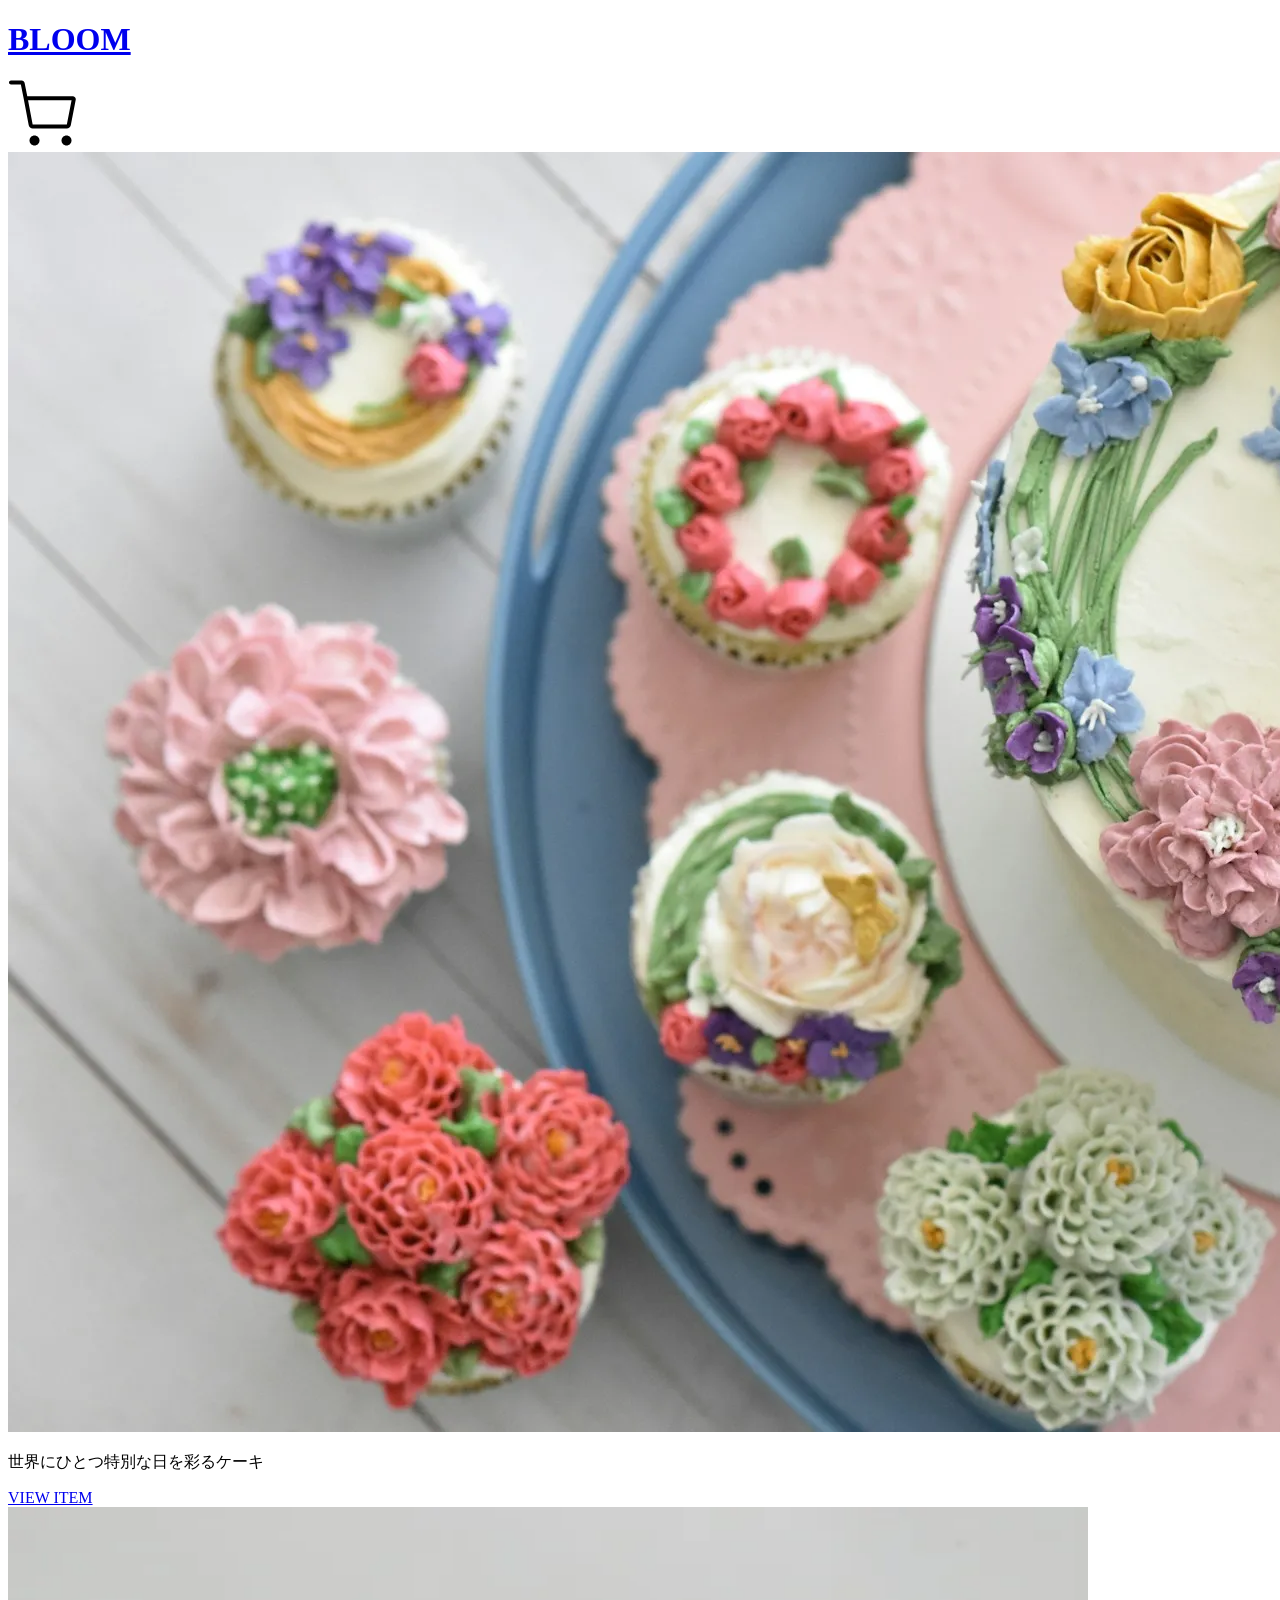
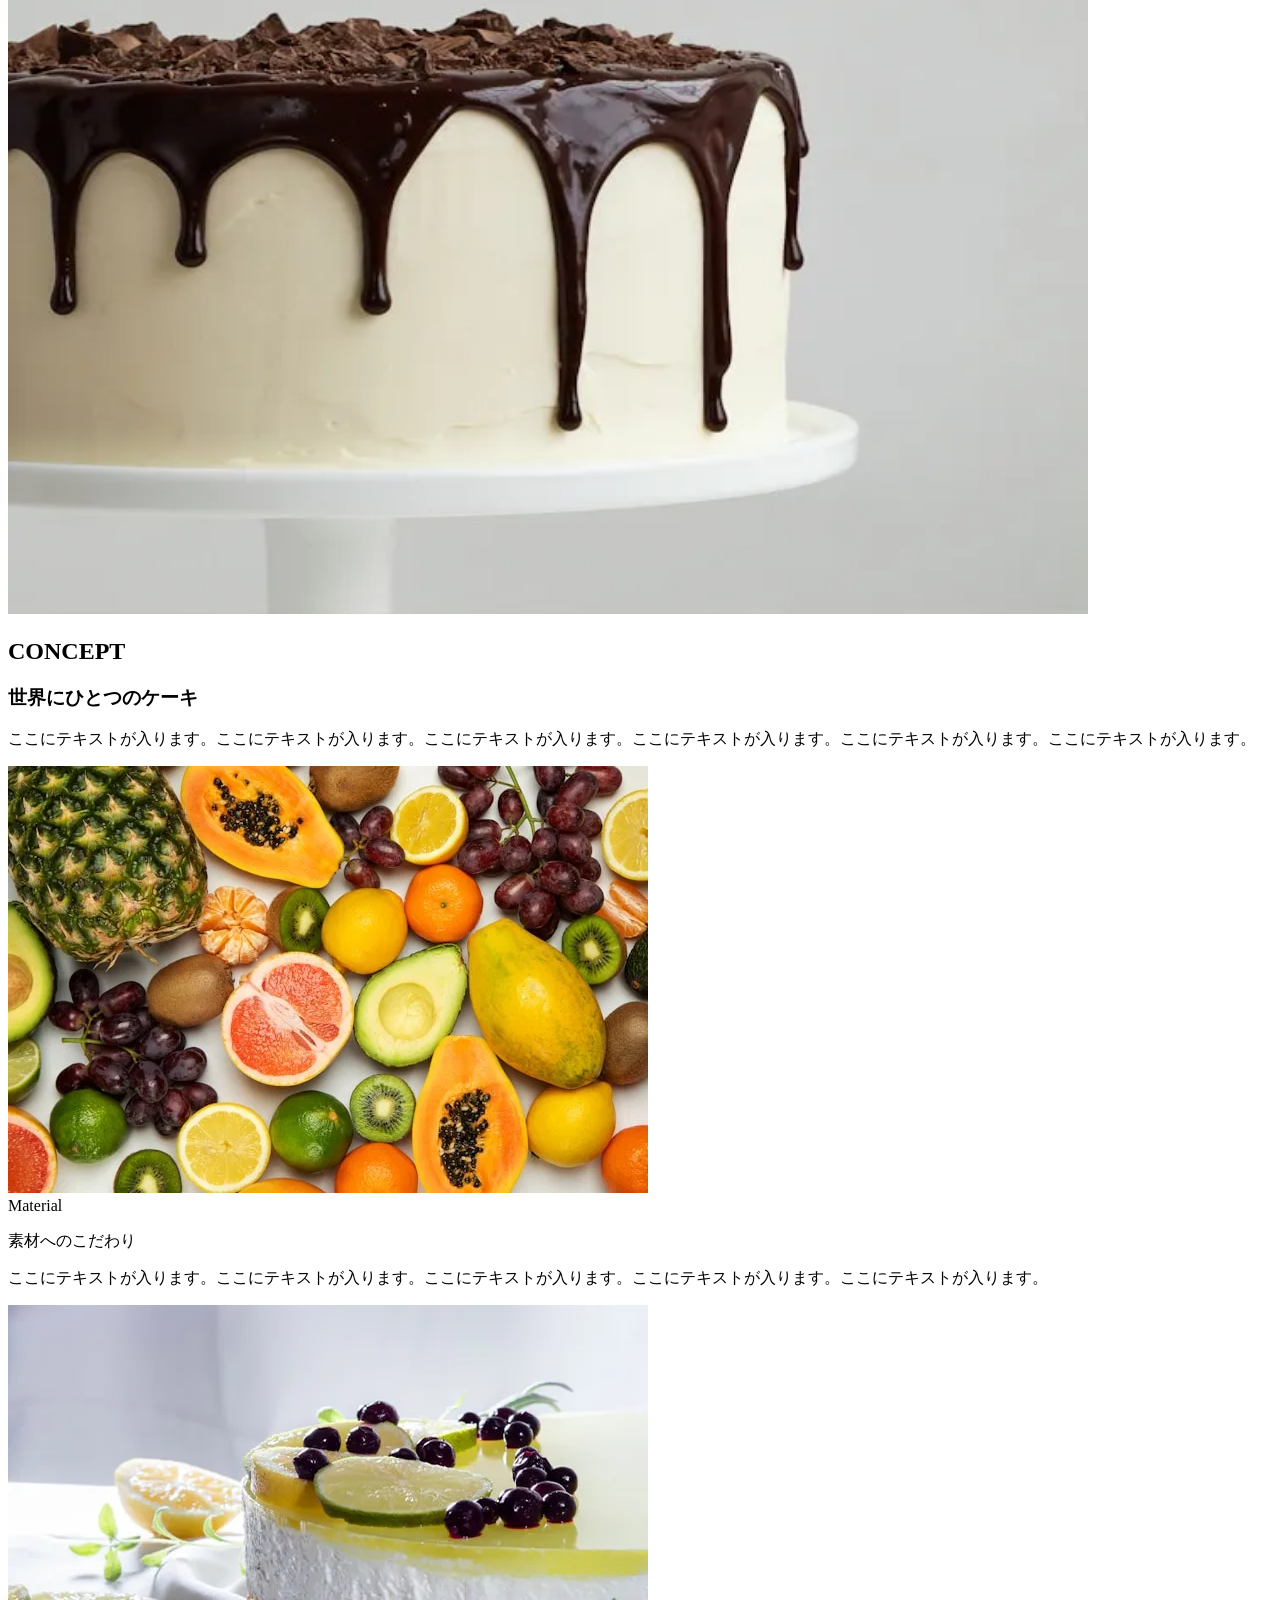
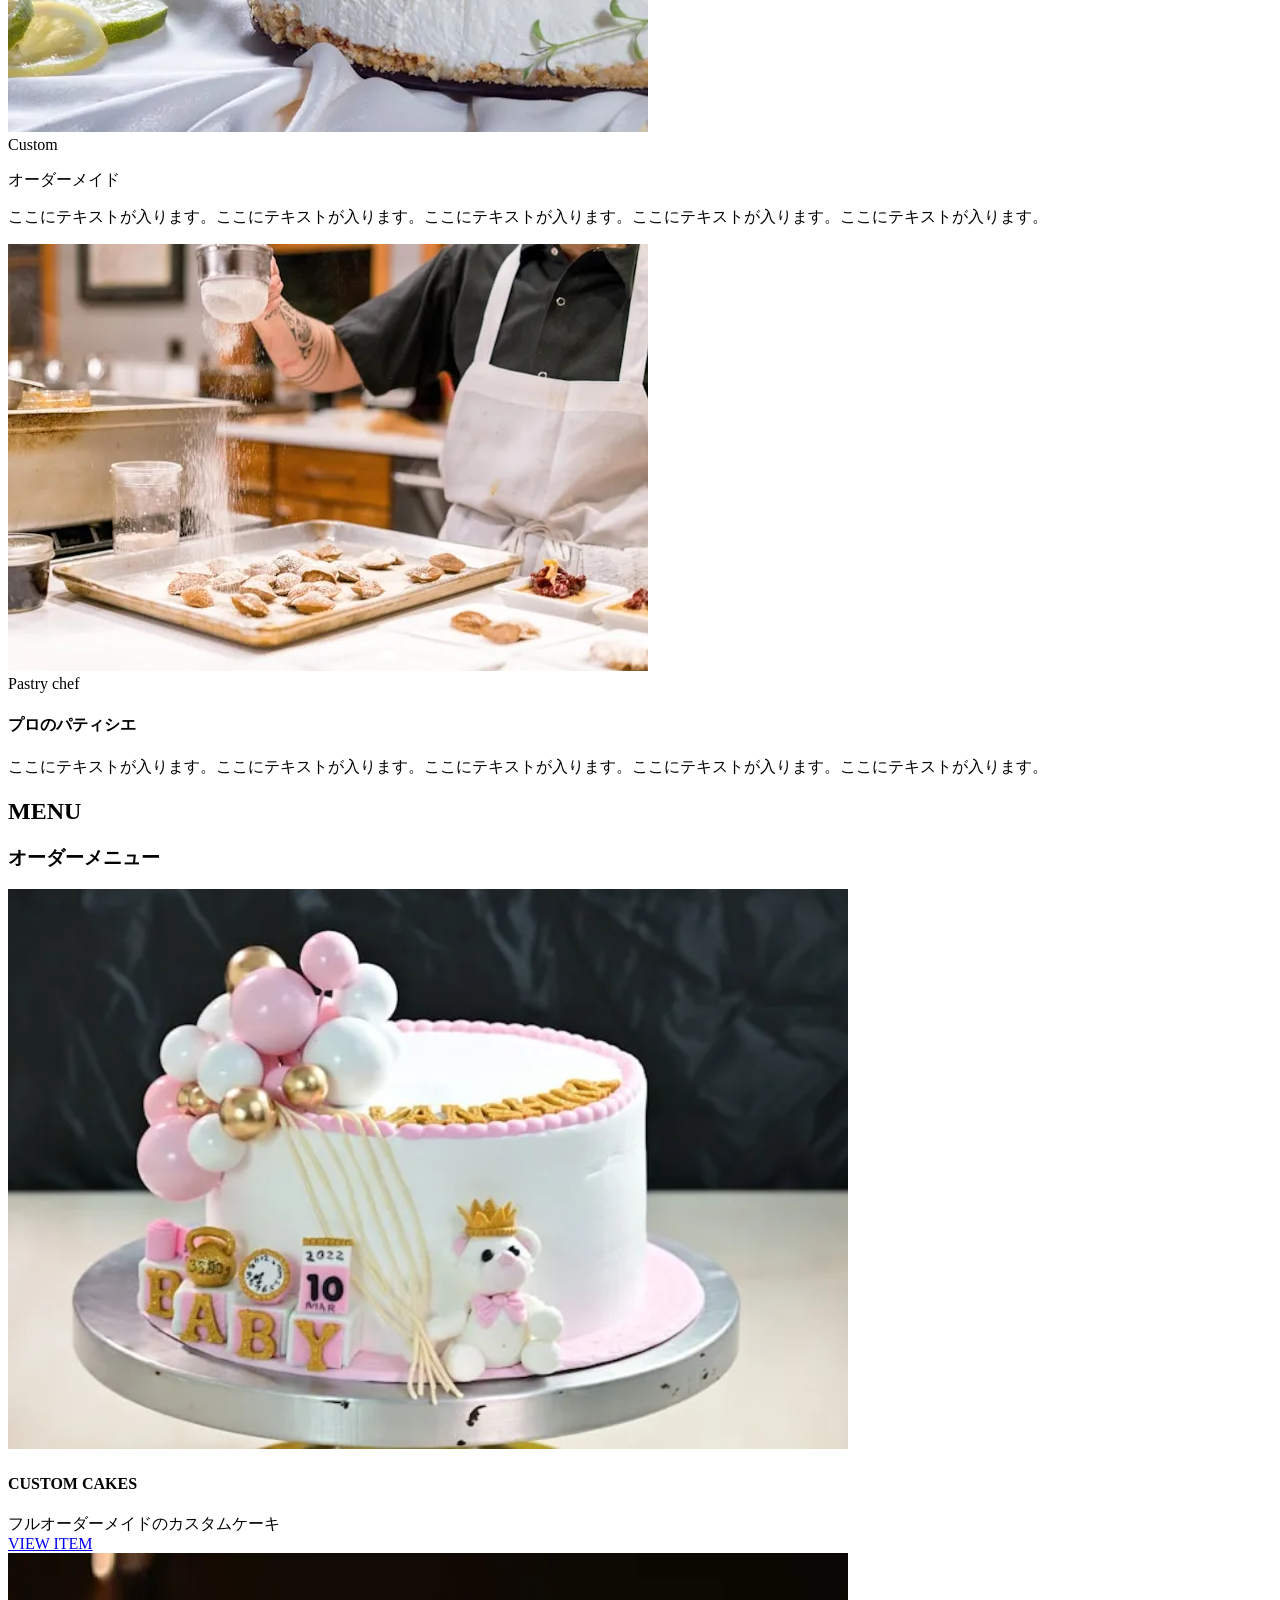
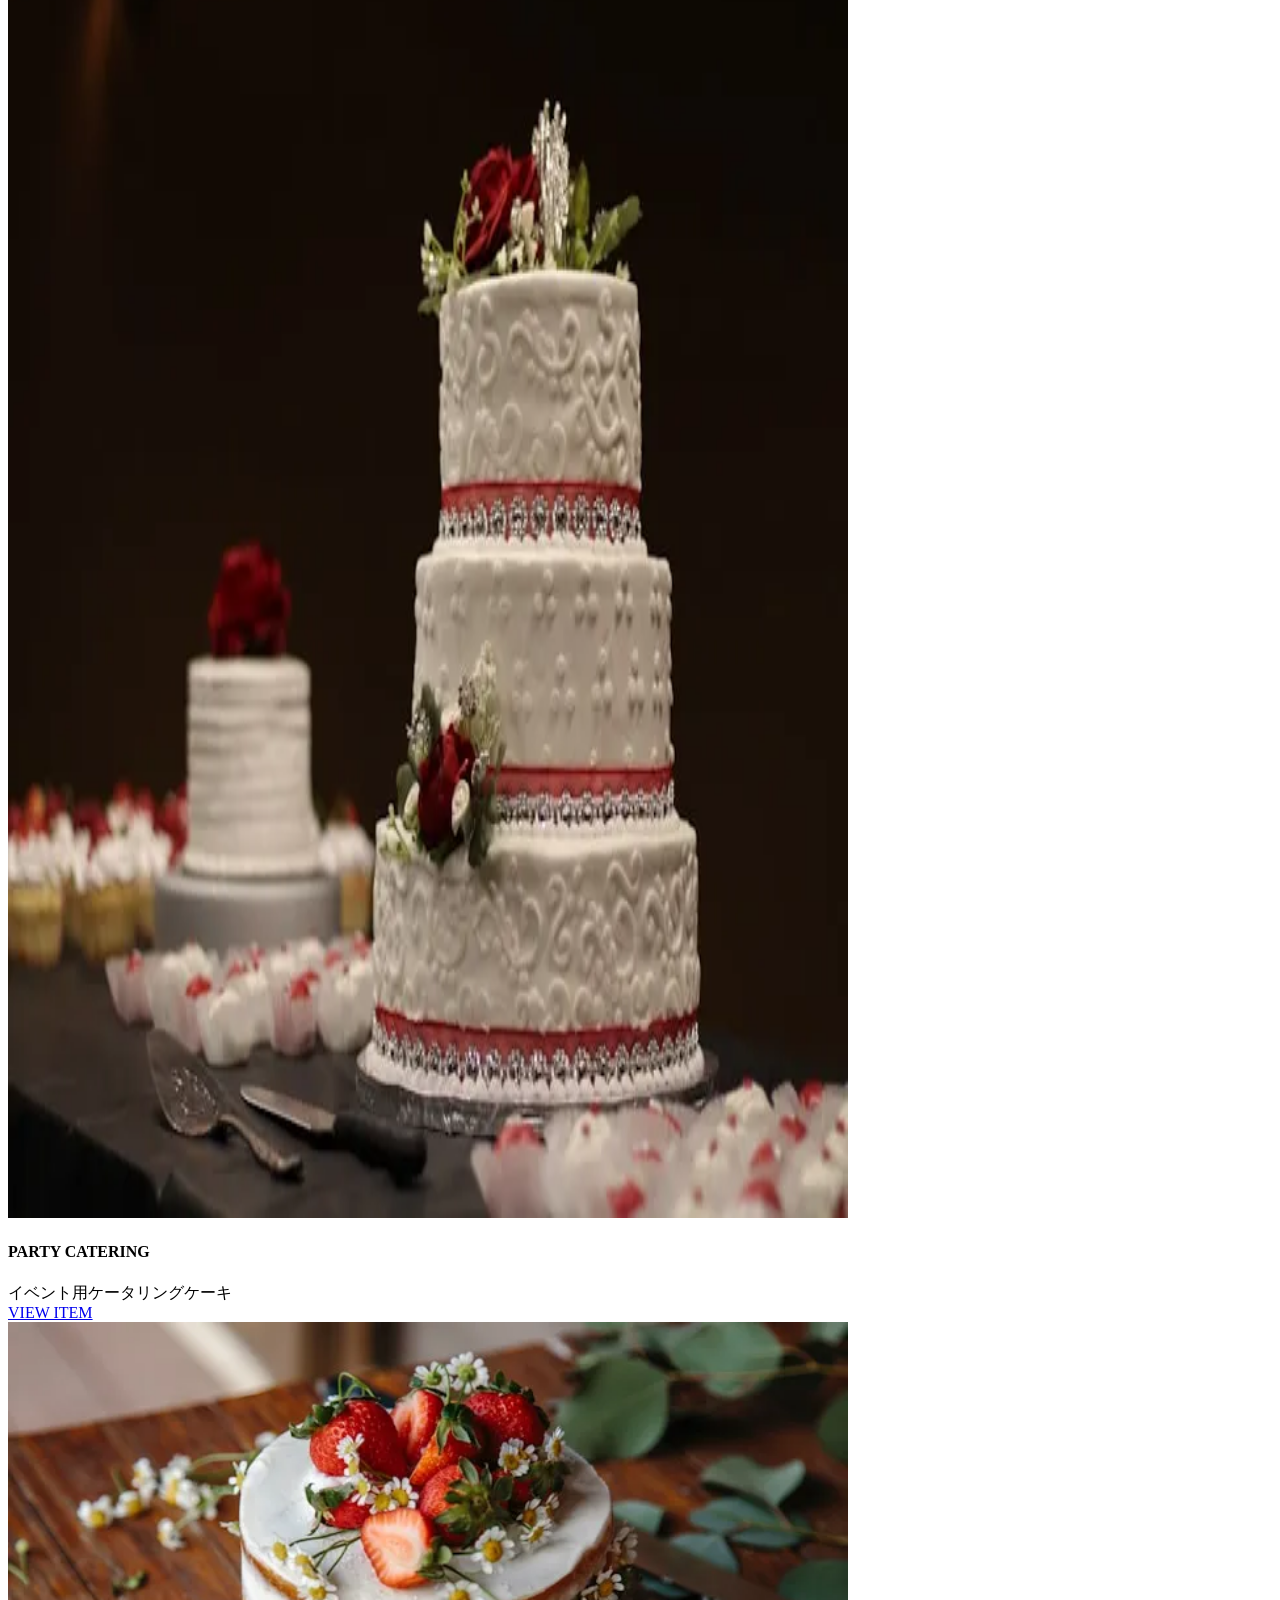
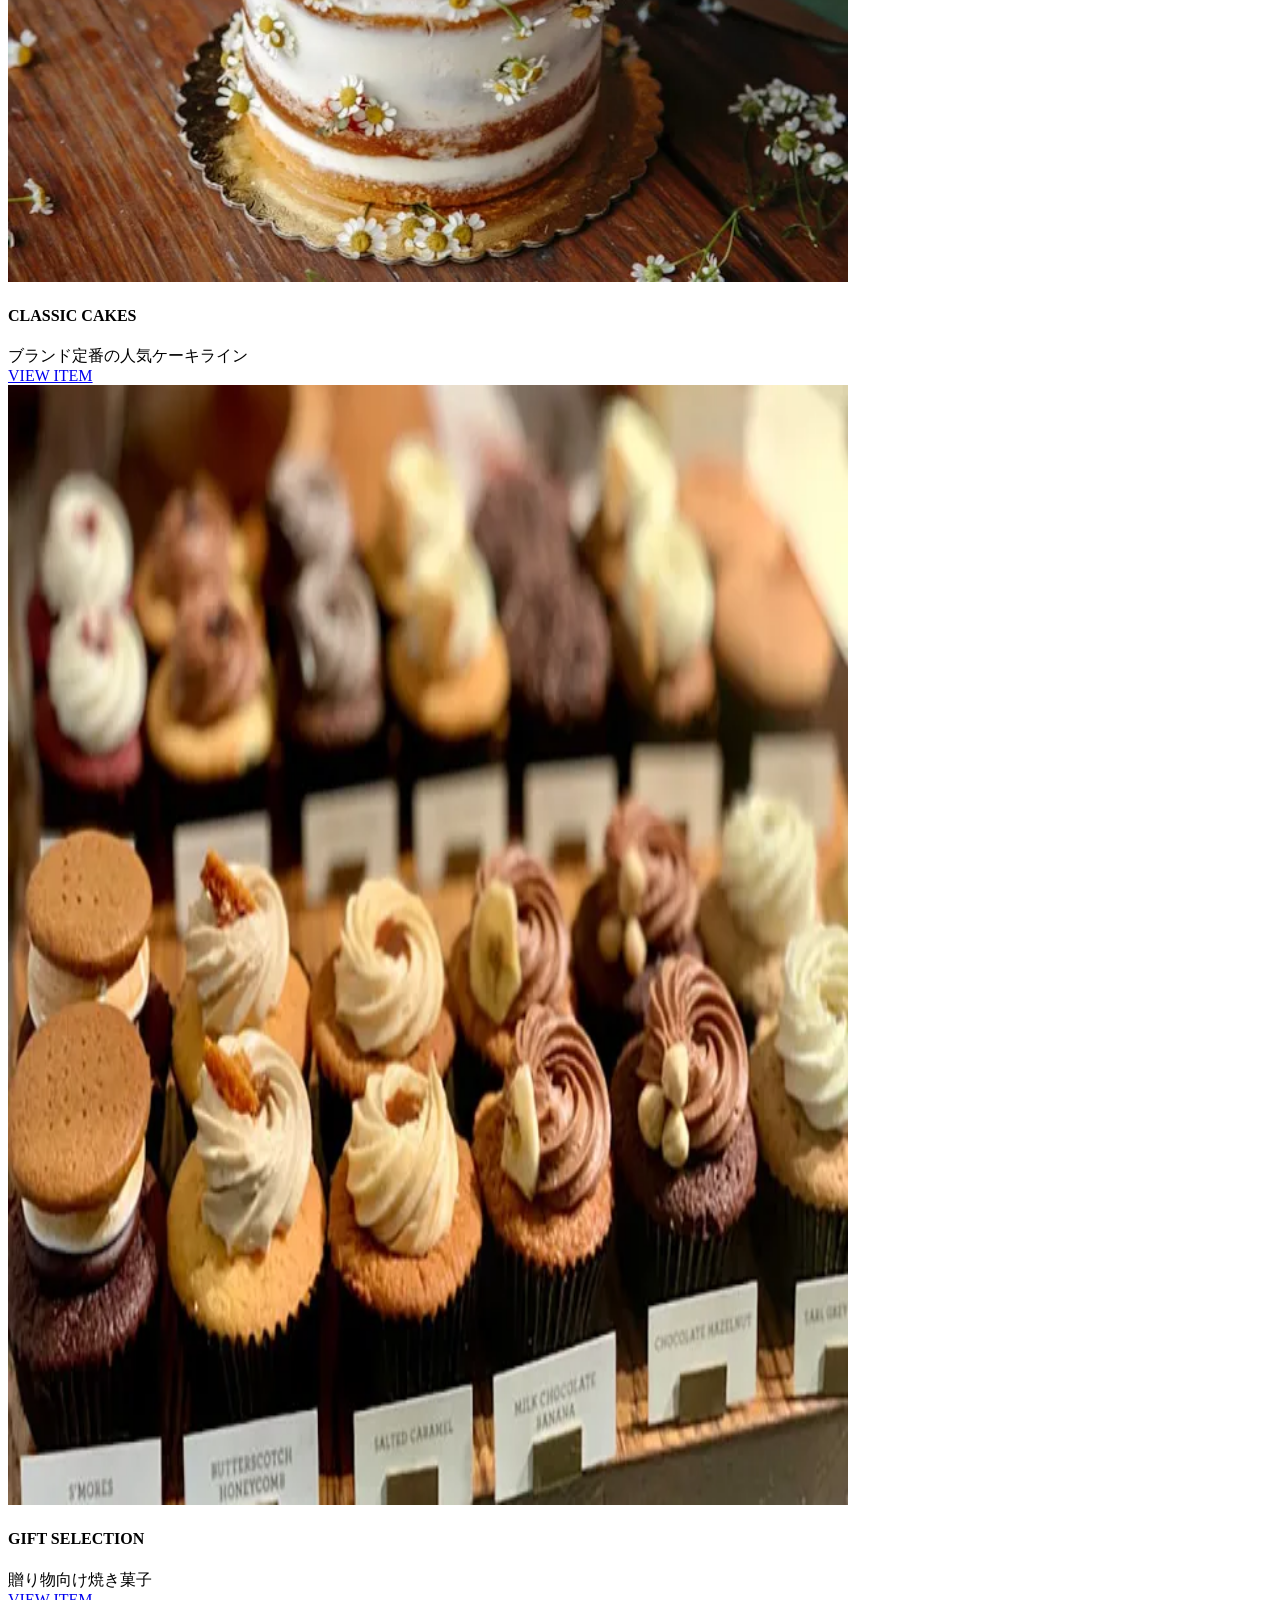
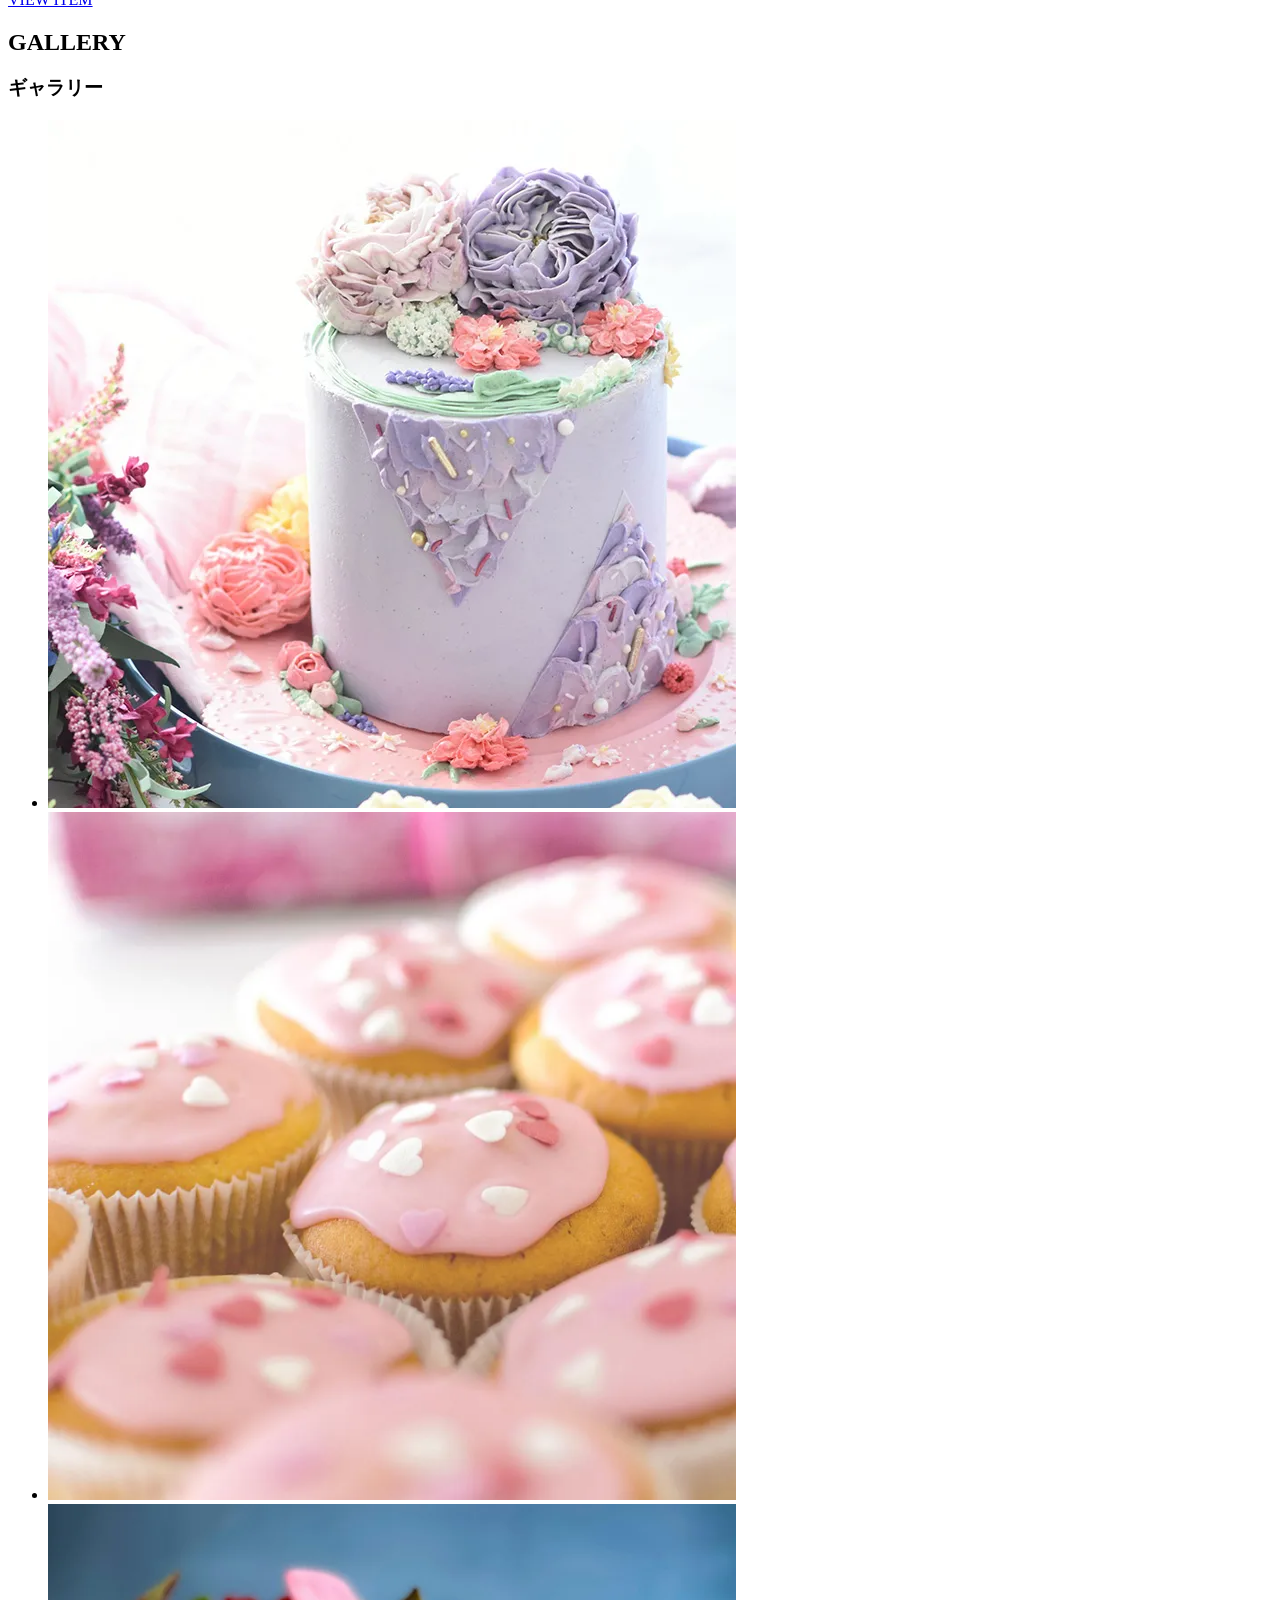
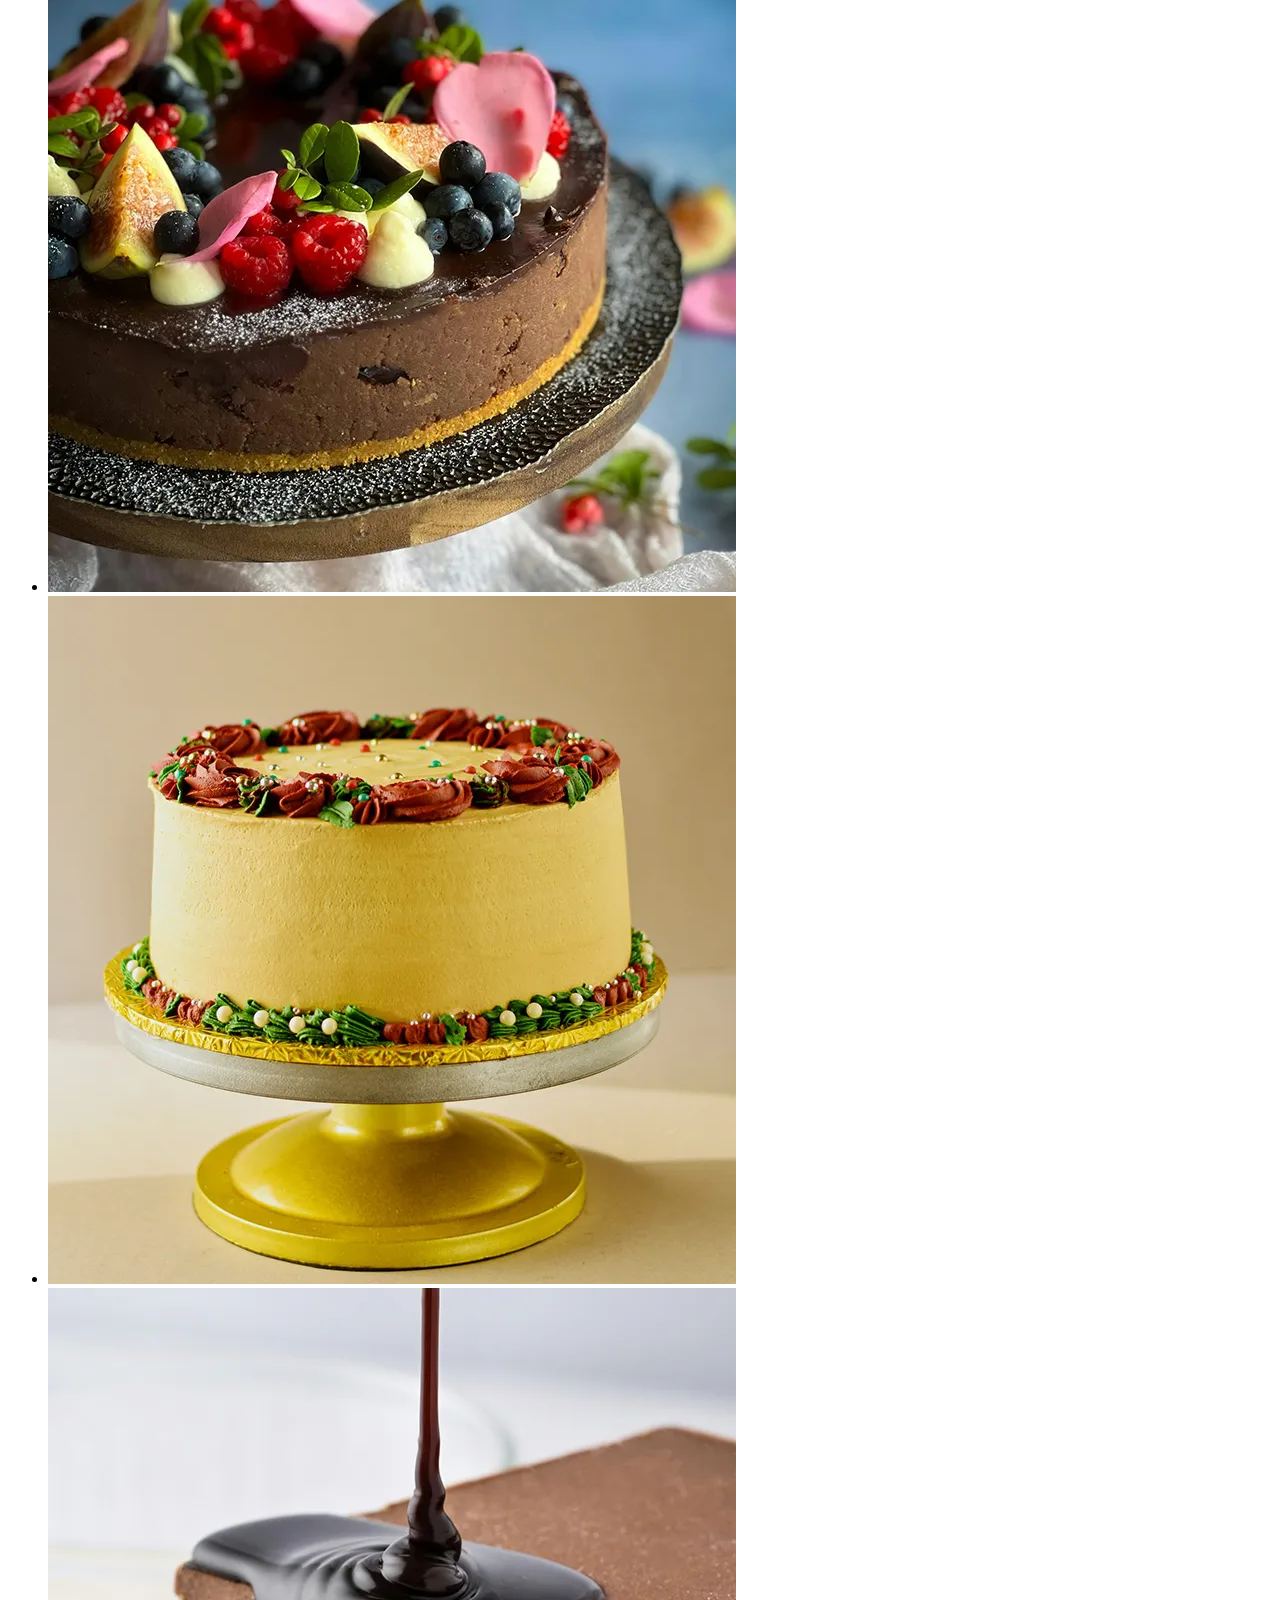
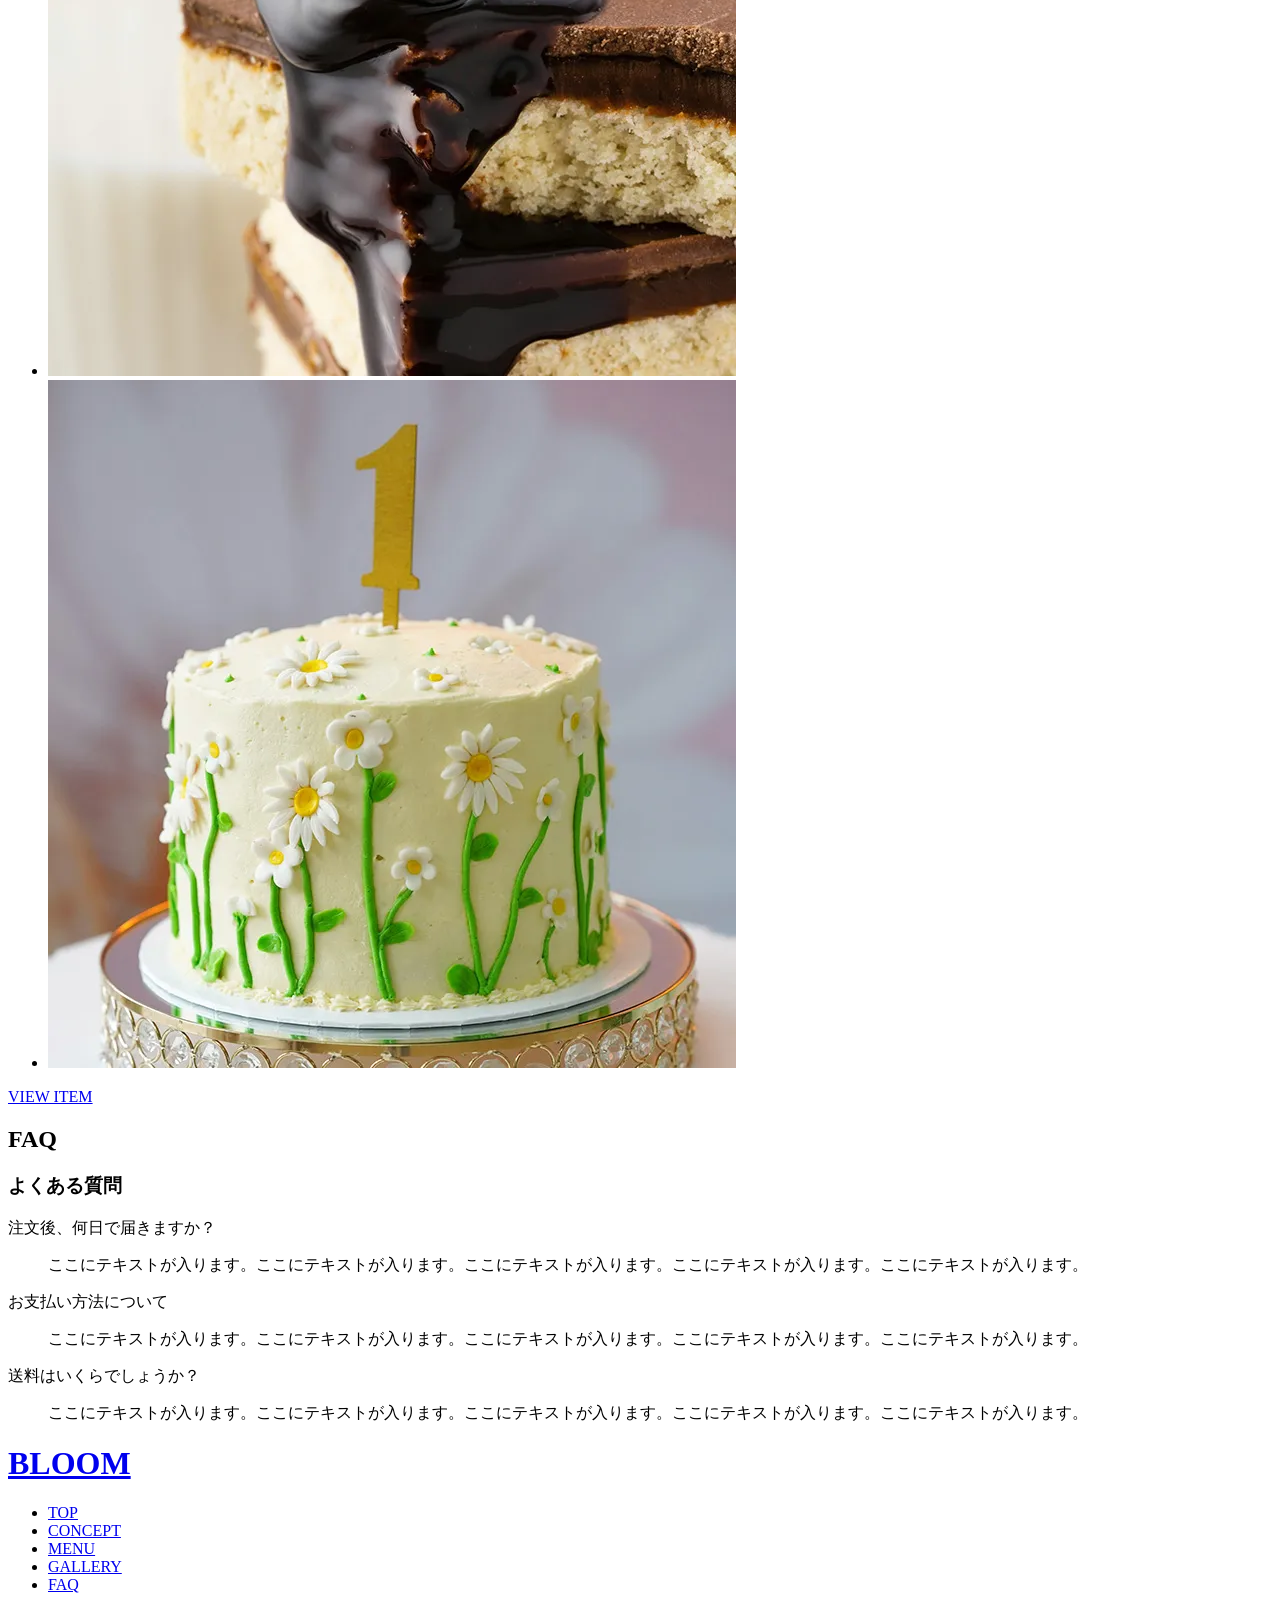
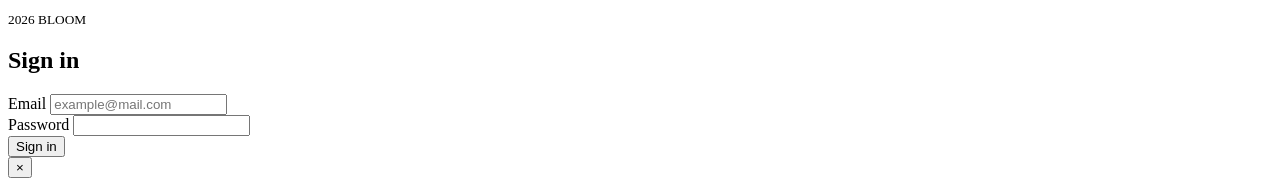
==== index.html @ 9ee5ddab "Add files via upload" ====
<!doctype html>
<html lang="ja">
  <head>
    <meta charset="utf-8" />
    <meta name="viewport" content="width=device-width,initial-scale=1" />
    <title>BLOOM - 世界にひとつのオーダーケーキ -</title>
    <meta name="description" content="BLOOMは、完全オーダーメイドのカスタムケーキを販売するオンラインケーキショップです。誕生日ケーキ・記念日ケーキ・イベントケーキまで幅広く対応し、全国からご注文いただけます。" />
    <meta name="format-detection" content="telephone=no" />

    <!-- favicon/webclipicon -->
    <link rel="shortcut icon" href="/img/favicon32_32.png" />
    <link rel="apple-touch-icon" href="/img/apple-touch-icon180_180.png" />

    <!-- ogp -->
    <meta property="og:site_name" content="BLOOM" />
    <meta property="og:url" content="https://bloom-cake.com/" />
    <meta property="og:type" content="website" />
    <meta property="og:title" content="BLOOM - 世界にひとつのオーダーケーキ -" />
    <meta property="og:description" content="BLOOMは、完全オーダーメイドのカスタムケーキを販売するオンラインケーキショップです。誕生日ケーキ・記念日ケーキ・イベントケーキまで幅広く対応し、全国からご注文いただけます。" />
    <meta property="og:image" content="https://bloom-cake.com/img/og-image1200_630.png" />
    <meta property="og:locale" content="ja_JP" />
    <meta name="twitter:card" content="summary_large_image" />
    <meta name="twitter:description" content="BLOOMは、完全オーダーメイドのカスタムケーキを販売するオンラインケーキショップです。誕生日ケーキ・記念日ケーキ・イベントケーキまで幅広く対応し、全国からご注文いただけます。" />
    <meta name="twitter:image:src" content="https://bloom-cake.com/img/og-image1200_630.png" />

    <!-- google fonts -->
    <link rel="preconnect" href="https://fonts.googleapis.com" />
    <link rel="preconnect" href="https://fonts.gstatic.com" crossorigin />
    <link href="https://fonts.googleapis.com/css2?family=Marcellus&family=Noto+Serif+JP:wght@200..900&display=swap" rel="stylesheet" />

    <!-- css -->
    <link rel="stylesheet" href="/scss/style.css" />
  </head>

  <body>
    <!-- header -->
    <header class="header">
      <h1 class="header__logo">
        <a class="header__logo-link" href="index.html">BLOOM</a>
      </h1>

      <div class="header__icon">
        <button class="header__icon-item js-modal-open" style="background: none; border: none; padding: 0; cursor: pointer"><img width="68" height="68" src="img/icon-cart.svg" alt="商品カート" /></button>
      </div>
    </header>

    <main class="main">
      <!-- kv -->
      <div class="kv">
        <div class="kv__img">
          <img src="/img/kv.webp" alt="BLOOMのフルオーダーデコレーションケーキ" />
        </div>

        <div class="kv__aside container--lg">
          <p class="kv__text"><span>世界にひとつ</span><span>特別な日を</span><span>彩るケーキ</span></p>
          <div class="kv__btn">
            <a href="item.html" class="c-btn">VIEW ITEM</a>
          </div>
        </div>
      </div>

      <!-- concept -->
      <section id="concept" class="concept l-section">
        <div class="container--lg">
          <div class="concept__top">
            <div class="concept__img">
              <img width="1080" height="707" src="img/concept_cake.webp" alt="苺と生クリームのホールケーキ" />
            </div>

            <div class="concept__texts">
              <h2 class="ttl concept__ttl">CONCEPT</h2>
              <h3 class="sub-ttl concept__subttl">世界にひとつのケーキ</h3>
              <p class="text concept__text">ここにテキストが入ります。ここにテキストが入ります。ここにテキストが入ります。ここにテキストが入ります。ここにテキストが入ります。ここにテキストが入ります。</p>
            </div>
          </div>

          <div class="concept__list">
            <div class="concept__item">
              <div class="concept__item-img">
                <img width="640" height="427" src="img/concept_list-1.webp" alt="新鮮な様々なフルーツ" />
              </div>

              <div class="concept__item-text">
                <span class="c-subttl concept__item-english">Material</span>
                <p class="c-ttl concept__item-ttl">素材へのこだわり</p>
                <p class="c-text concept__item-text">ここにテキストが入ります。ここにテキストが入ります。ここにテキストが入ります。ここにテキストが入ります。ここにテキストが入ります。</p>
              </div>
            </div>

            <div class="concept__item">
              <div class="concept__item-img">
                <img width="640" height="427" src="img/concept_list-2.webp" alt="新鮮な様々なフルーツ" />
              </div>

              <div class="concept__item-text">
                <span class="c-subttl concept__item-english">Custom</span>
                <p class="c-ttl concept__item-ttl">オーダーメイド</p>
                <p class="c-text concept__item-text">ここにテキストが入ります。ここにテキストが入ります。ここにテキストが入ります。ここにテキストが入ります。ここにテキストが入ります。</p>
              </div>
            </div>

            <div class="concept__item">
              <div class="concept__item-img">
                <img width="640" height="427" src="img/concept_list-3.webp" alt="パティシエが料理をする様子" />
              </div>

              <div class="concept__item-text">
                <span class="c-subttl concept__item-english">Pastry chef</span>
                <h4 class="c-ttl concept__item-ttl">プロのパティシエ</h4>
                <p class="c-text concept__item-text">ここにテキストが入ります。ここにテキストが入ります。ここにテキストが入ります。ここにテキストが入ります。ここにテキストが入ります。</p>
              </div>
            </div>
          </div>
        </div>
      </section>

      <!-- menu -->
      <section id="menu" class="menu l-section">
        <div class="container">
          <div class="menu__body">
            <div class="c-heading menu__heading">
              <h2 class="ttl menu__ttl">MENU</h2>
              <h3 class="sub-ttl menu__subttl">オーダーメニュー</h3>
            </div>

            <div class="menu__list">
              <div class="menu__list-item">
                <div class="menu__list-img">
                  <img width="840" height="560" src="img/menu-1.webp" alt="フルオーダーのカスタムケーキ" />
                </div>
                <div class="menu__list-text">
                  <h4 class="c-ttl menu__list-ttl">CUSTOM CAKES</h4>
                  <span class="c-text menu__list-subttl">フルオーダーメイドの<span>カスタムケーキ</span></span>
                  <div class="menu__list-btn">
                    <a href="item.html" class="c-btn">VIEW ITEM</a>
                  </div>
                </div>
              </div>

              <div class="menu__list-item">
                <div class="menu__list-img">
                  <img width="840" height="1265" src="img/menu-2.webp" alt="フルオーダーのパーティーケーキ" />
                </div>
                <div class="menu__list-text">
                  <h4 class="c-ttl menu__list-ttl">PARTY CATERING</h4>
                  <span class="c-text menu__list-subttl">イベント用<span>ケータリングケーキ</span></span>
                  <div class="btn menu__list-btn">
                    <a href="item.html" class="c-btn">VIEW ITEM</a>
                  </div>
                </div>
              </div>

              <div class="menu__list-item">
                <div class="menu__list-img">
                  <img width="840" height="560" src="img/menu-3.webp" alt="人気の定番ケーキ" />
                </div>
                <div class="menu__list-text">
                  <h4 class="c-ttl menu__list-ttl">CLASSIC CAKES</h4>
                  <span class="c-text menu__list-subttl">ブランド定番の<span>人気ケーキライン</span></span>
                  <div class="btn menu__list-btn">
                    <a href="item.html" class="c-btn">VIEW ITEM</a>
                  </div>
                </div>
              </div>

              <div class="menu__list-item">
                <div class="menu__list-img">
                  <img width="840" height="1120" src="img/menu-4.webp" alt="フルオーダーのギフトカップケーキ" />
                </div>
                <div class="menu__list-text">
                  <h4 class="c-ttl menu__list-ttl">GIFT SELECTION</h4>
                  <span class="c-text menu__list-subttl">贈り物向け焼き菓子</span>
                  <div class="btn menu__list-btn">
                    <a href="item.html" class="c-btn">VIEW ITEM</a>
                  </div>
                </div>
              </div>
            </div>
          </div>
        </div>
      </section>

      <!-- gallery -->

      <section id="gallery" class="gallery l-section">
        <div class="container--lg">
          <div class="l-section-body">
            <div class="c-heading gallery__heading">
              <h2 class="ttl gallery__ttl">GALLERY</h2>
              <h3 class="sub-ttl gallery__subttl">ギャラリー</h3>
            </div>

            <div class="gallery__list-wrap">
              <ul class="gallery__list">
                <li class="gallery__list-item">
                  <a href="https://www.instagram.com/" target="_blank" rel="noopener">
                    <img width="688" height="688" src="img/gallery-1.webp" alt="フルオーダーのパープル系バースデーケーキ" />
                  </a>
                </li>

                <li class="gallery__list-item">
                  <a href="https://www.instagram.com/" target="_blank" rel="noopener">
                    <img width="688" height="688" src="img/gallery-2.webp" alt="ハートのギフトカップケーキ" />
                  </a>
                </li>

                <li class="gallery__list-item">
                  <a href="https://www.instagram.com/" target="_blank" rel="noopener">
                    <img width="688" height="688" src="img/gallery-3.webp" alt="季節のフルーツ盛りのチョコケーキ" />
                  </a>
                </li>

                <li class="gallery__list-item">
                  <a href="https://www.instagram.com/" target="_blank" rel="noopener">
                    <img width="688" height="688" src="img/gallery-4.webp" alt="パーティー用の金粉ケーキ" />
                  </a>
                </li>

                <li class="gallery__list-item">
                  <a href="https://www.instagram.com/" target="_blank" rel="noopener">
                    <img width="688" height="688" src="img/gallery-5.webp" alt="ホワイトデーのギフトクッキー" />
                  </a>
                </li>

                <li class="gallery__list-item">
                  <a href="https://www.instagram.com/" target="_blank" rel="noopener">
                    <img width="688" height="688" src="img/gallery-6.webp" alt="1歳のバースデーケーキ" />
                  </a>
                </li>
              </ul>
              <div class="btn gallery__btn">
                <a href="item.html" class="c-btn">VIEW ITEM</a>
              </div>
            </div>
          </div>
        </div>
      </section>
    </main>

    <!-- faq -->

    <section id="faq" class="faq l-section">
      <div class="container">
        <div class="faq__body">
          <div class="c-heading faq__heading">
            <h2 class="ttl faq__ttl">FAQ</h2>
            <h3 class="sub-ttl faq__subttl">よくある質問</h3>
          </div>

          <!-- accordion -->

          <dl class="accordion">
            <dt class="accordion__open">注文後、何日で届きますか？</dt>
            <dd class="accordion__close">
              <p>ここにテキストが入ります。ここにテキストが入ります。ここにテキストが入ります。ここにテキストが入ります。ここにテキストが入ります。</p>
            </dd>
          </dl>
          <dl class="accordion">
            <dt class="accordion__open">お支払い方法について</dt>
            <dd class="accordion__close">
              <p>ここにテキストが入ります。ここにテキストが入ります。ここにテキストが入ります。ここにテキストが入ります。ここにテキストが入ります。</p>
            </dd>
          </dl>
          <dl class="accordion">
            <dt class="accordion__open">送料はいくらでしょうか？</dt>
            <dd class="accordion__close">
              <p>ここにテキストが入ります。ここにテキストが入ります。ここにテキストが入ります。ここにテキストが入ります。ここにテキストが入ります。</p>
            </dd>
          </dl>
        </div>
      </div>
    </section>

    <!-- footer -->
    <footer class="footer">
      <div class="container">
        <div class="footer__body">
          <h1 class="footer__logo">
            <a href="index.html">BLOOM</a>
          </h1>

          <nav class="footer__nav-wrap">
            <ul class="footer__nav-list">
              <li class="footer__nav-item">
                <a href="index.html" class="footer__nav-link">TOP</a>
              </li>
              <li class="footer__nav-item">
                <a href="#concept" class="footer__nav-link">CONCEPT</a>
              </li>
              <li class="footer__nav-item">
                <a href="#menu" class="footer__nav-link">MENU</a>
              </li>
              <li class="footer__nav-item">
                <a href="#gallery" class="footer__nav-link">GALLERY</a>
              </li>
              <li class="footer__nav-item">
                <a href="#faq" class="footer__nav-link">FAQ</a>
              </li>
            </ul>
          </nav>
        </div>

        <div class="footer__copyright-wrap">
          <small class="footer__copyright">2026 BLOOM</small>
        </div>
      </div>
    </footer>
    <!-- js -->

    <!-- モーダルウィンドウ -->

    <div class="modal js-modal">
      <div class="modal-overlay js-modal-close"></div>
      <div class="modal-content">
        <div class="modal-content__inner">
          <form action="#" method="post" class="modal-form">
            <h2 class="modal-content__title">Sign in</h2>

            <section class="modal-form__section">
              <label class="modal-form__label">Email</label>
              <input type="email" name="email" class="modal-form__input" placeholder="example@mail.com" />
            </section>

            <section class="modal-form__section">
              <label class="modal-form__label">Password</label>
              <input type="password" name="password" class="modal-form__input" />
            </section>

            <button id="sign-in" class="modal-form__btn c-btn">Sign in</button>
          </form>
          <button class="modal-close js-modal-close">×</button>
        </div>
      </div>
    </div>

    <script src="js/main.js" defer></script>
  </body>
</html>
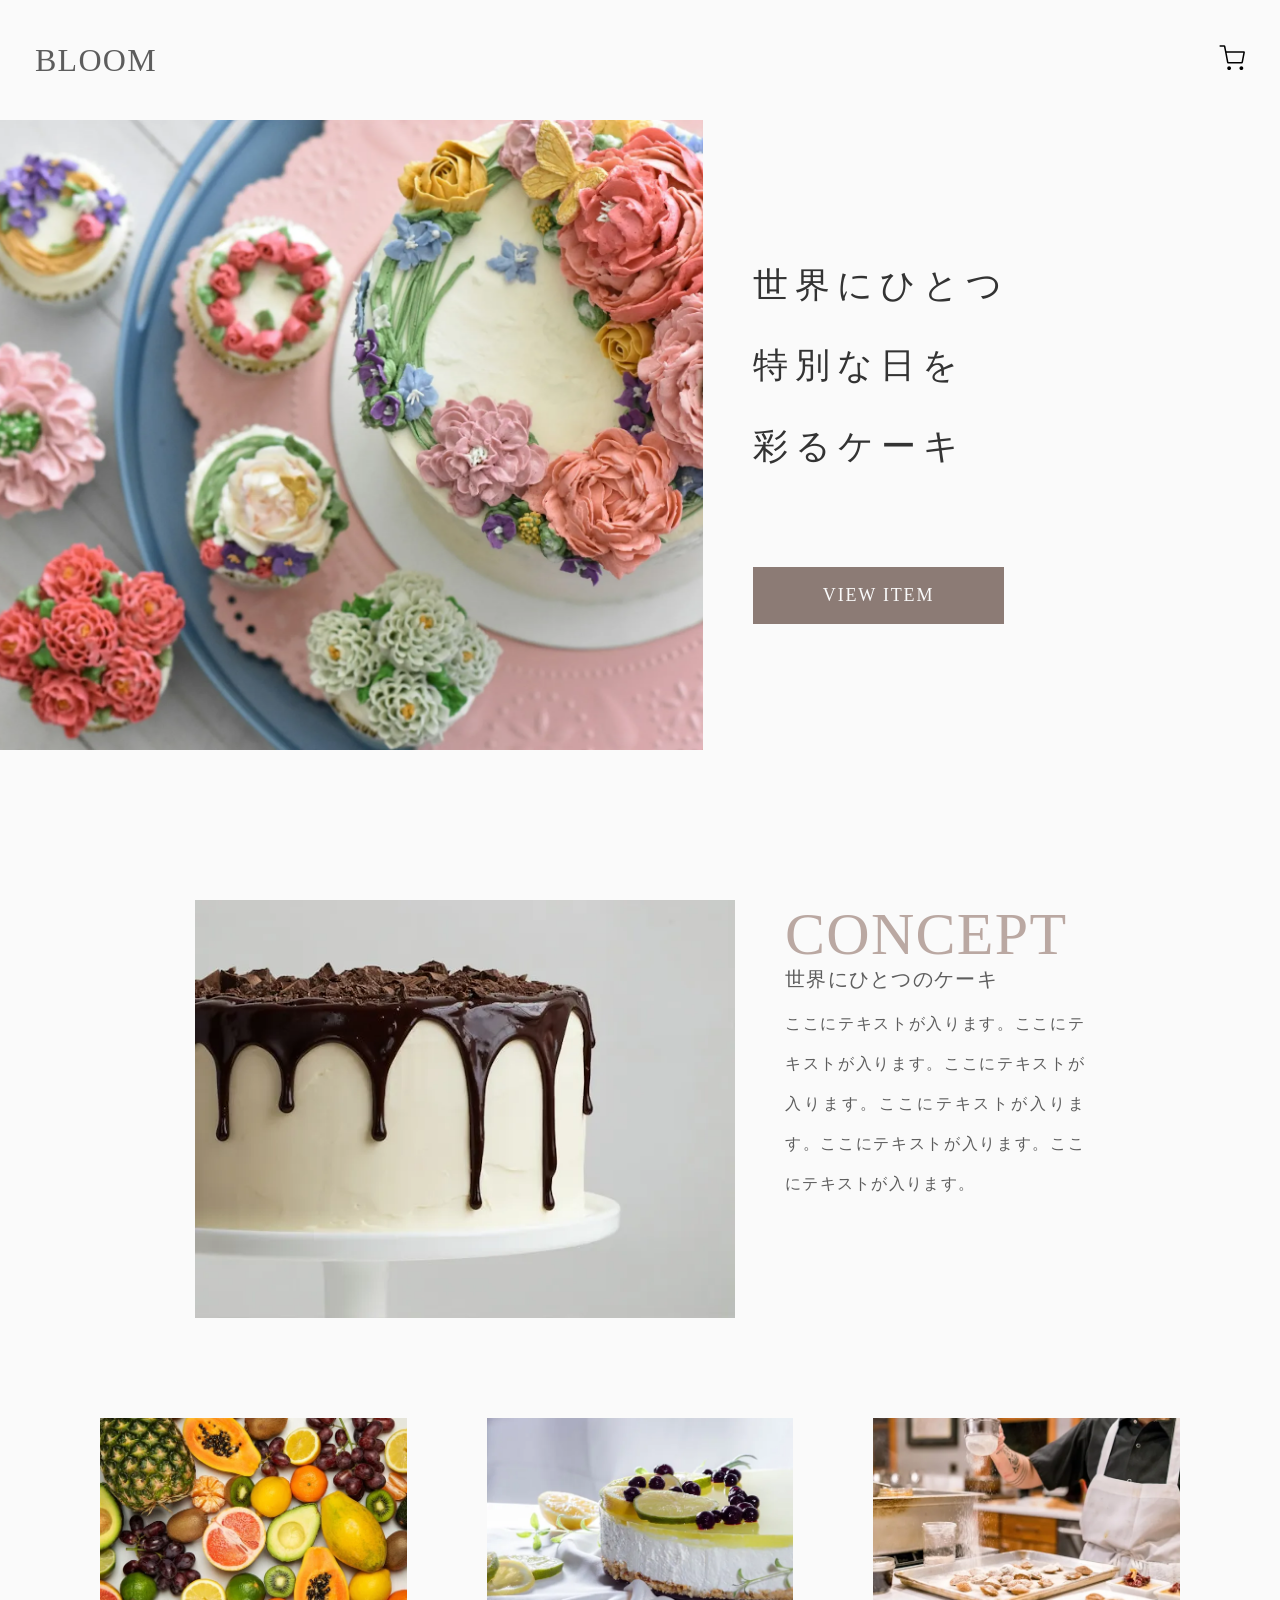
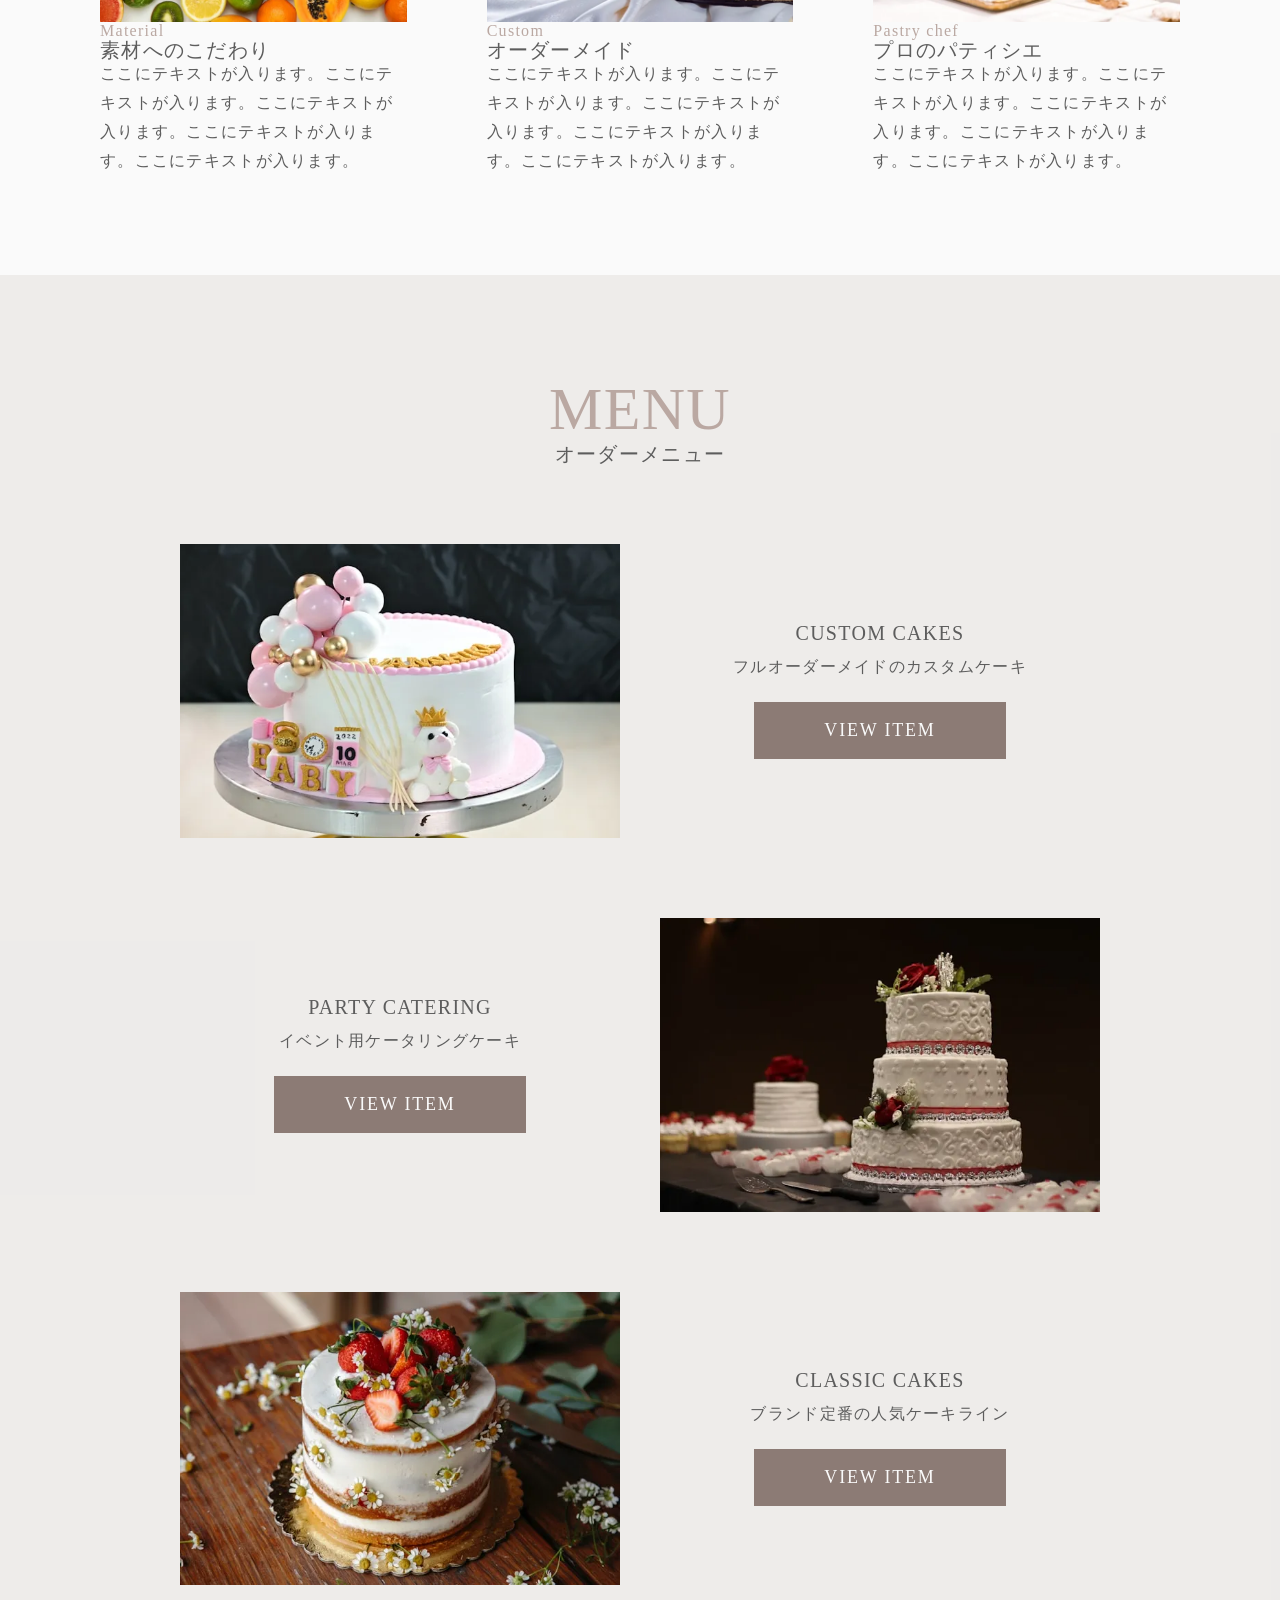
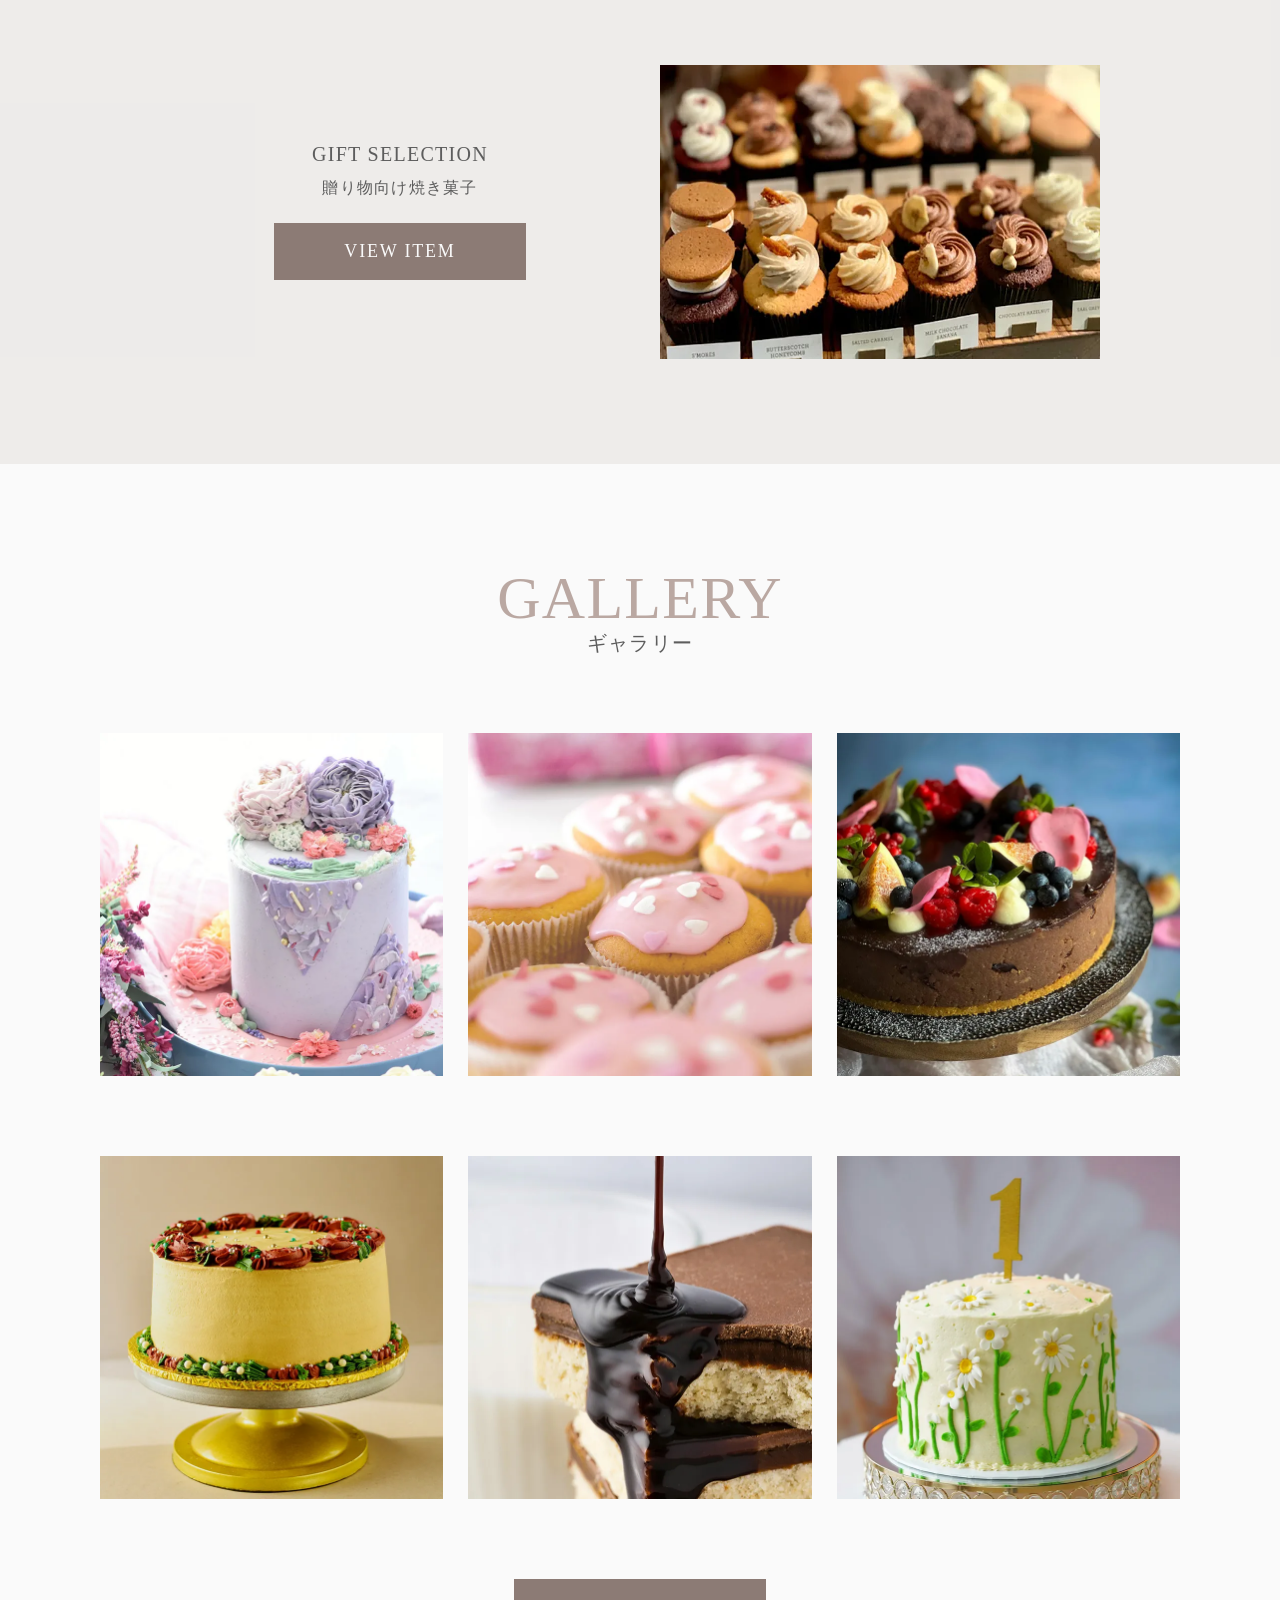
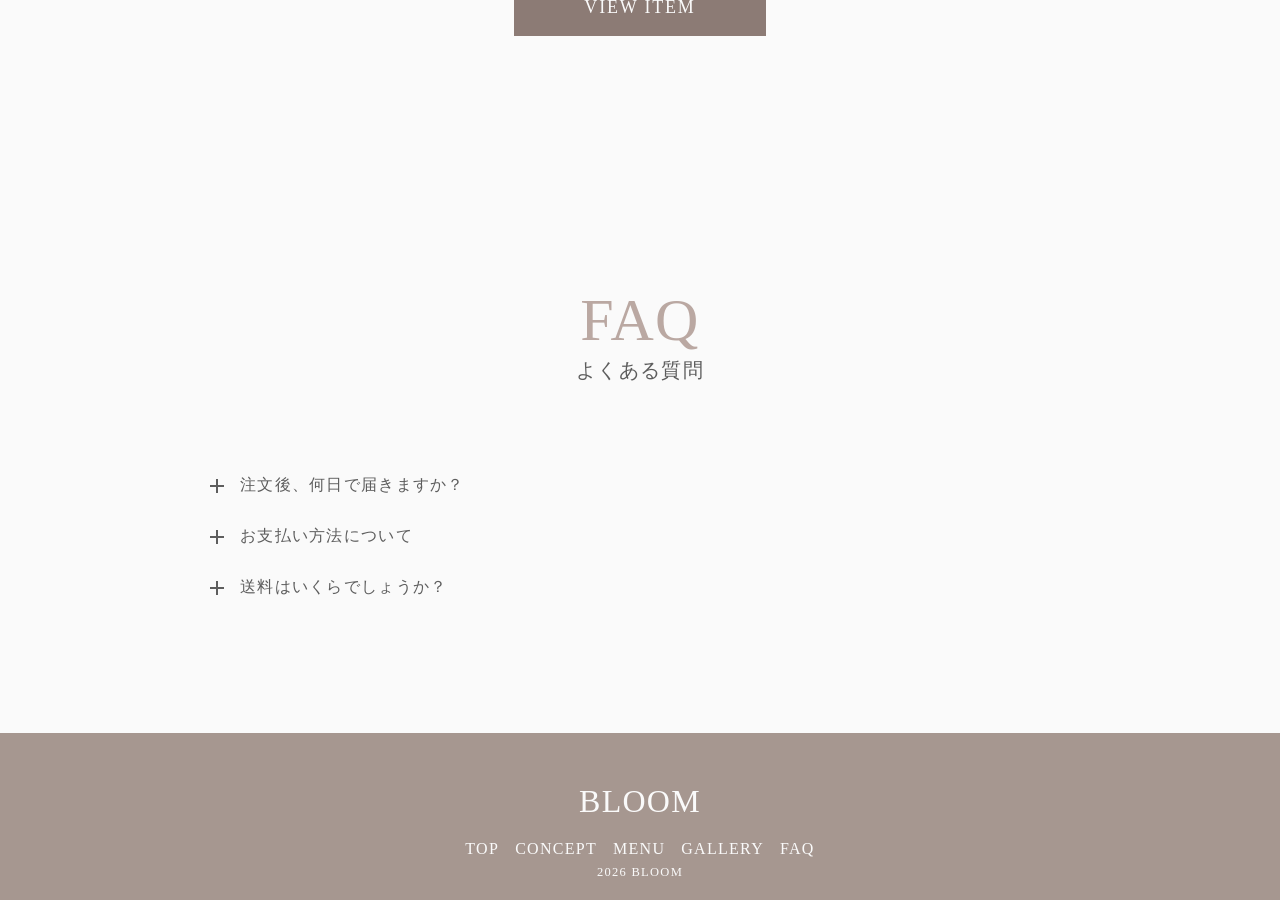
==== commit 51b32b8e: "Add files via upload" ====
--- a/index.html
+++ b/index.html
@@ -1,26 +1,40 @@
 <!doctype html>
 <html lang="ja">
   <head>
+    <!-- Google tag (gtag.js) -->
+    <script async src="https://www.googletagmanager.com/gtag/js?id=G-Y4FLMCC0C2"></script>
+    <script>
+      window.dataLayer = window.dataLayer || [];
+      function gtag() {
+        dataLayer.push(arguments);
+      }
+      gtag("js", new Date());
+
+      gtag("config", "G-Y4FLMCC0C2");
+    </script>
+
+    <!-- Search Console -->
+    <meta name="google-site-verification" content="hwV-7qXNjHzdIrwb5zSzaHR89h5wxo-PKJpYFKcHlVc" />
+
     <meta charset="utf-8" />
     <meta name="viewport" content="width=device-width,initial-scale=1" />
     <title>BLOOM - 世界にひとつのオーダーケーキ -</title>
-    <meta name="description" content="BLOOMは、完全オーダーメイドのカスタムケーキを販売するオンラインケーキショップです。誕生日ケーキ・記念日ケーキ・イベントケーキまで幅広く対応し、全国からご注文いただけます。" />
-    <meta name="format-detection" content="telephone=no" />
+    <meta name="description" content="BLOOMは、完全オーダーメイドのカスタムケーキを販売するオンラインケーキショップです。" />
 
     <!-- favicon/webclipicon -->
-    <link rel="shortcut icon" href="/img/favicon32_32.png" />
-    <link rel="apple-touch-icon" href="/img/apple-touch-icon180_180.png" />
+    <link rel="shortcut icon" href="img/favicon32_32.png" />
+    <link rel="apple-touch-icon" href="img/apple-touch-icon180_180.png" />
 
     <!-- ogp -->
     <meta property="og:site_name" content="BLOOM" />
     <meta property="og:url" content="https://bloom-cake.com/" />
     <meta property="og:type" content="website" />
     <meta property="og:title" content="BLOOM - 世界にひとつのオーダーケーキ -" />
-    <meta property="og:description" content="BLOOMは、完全オーダーメイドのカスタムケーキを販売するオンラインケーキショップです。誕生日ケーキ・記念日ケーキ・イベントケーキまで幅広く対応し、全国からご注文いただけます。" />
+    <meta property="og:description" content="BLOOMは、完全オーダーメイドのカスタムケーキを販売するオンラインケーキショップです。" />
     <meta property="og:image" content="https://bloom-cake.com/img/og-image1200_630.png" />
     <meta property="og:locale" content="ja_JP" />
     <meta name="twitter:card" content="summary_large_image" />
-    <meta name="twitter:description" content="BLOOMは、完全オーダーメイドのカスタムケーキを販売するオンラインケーキショップです。誕生日ケーキ・記念日ケーキ・イベントケーキまで幅広く対応し、全国からご注文いただけます。" />
+    <meta name="twitter:description" content="BLOOMは、完全オーダーメイドのカスタムケーキを販売するオンラインケーキショップです。" />
     <meta name="twitter:image:src" content="https://bloom-cake.com/img/og-image1200_630.png" />
 
     <!-- google fonts -->
@@ -29,7 +43,7 @@
     <link href="https://fonts.googleapis.com/css2?family=Marcellus&family=Noto+Serif+JP:wght@200..900&display=swap" rel="stylesheet" />
 
     <!-- css -->
-    <link rel="stylesheet" href="/scss/style.css" />
+    <link rel="stylesheet" href="css/style.css" />
   </head>
 
   <body>
@@ -48,7 +62,7 @@
       <!-- kv -->
       <div class="kv">
         <div class="kv__img">
-          <img src="/img/kv.webp" alt="BLOOMのフルオーダーデコレーションケーキ" />
+          <img src="img/kv.webp" alt="BLOOMのフルオーダーデコレーションケーキ" />
         </div>
 
         <div class="kv__aside container--lg">
@@ -144,7 +158,7 @@
                 <div class="menu__list-text">
                   <h4 class="c-ttl menu__list-ttl">PARTY CATERING</h4>
                   <span class="c-text menu__list-subttl">イベント用<span>ケータリングケーキ</span></span>
-                  <div class="btn menu__list-btn">
+                  <div class="menu__list-btn">
                     <a href="item.html" class="c-btn">VIEW ITEM</a>
                   </div>
                 </div>
@@ -157,7 +171,7 @@
                 <div class="menu__list-text">
                   <h4 class="c-ttl menu__list-ttl">CLASSIC CAKES</h4>
                   <span class="c-text menu__list-subttl">ブランド定番の<span>人気ケーキライン</span></span>
-                  <div class="btn menu__list-btn">
+                  <div class="menu__list-btn">
                     <a href="item.html" class="c-btn">VIEW ITEM</a>
                   </div>
                 </div>
@@ -170,7 +184,7 @@
                 <div class="menu__list-text">
                   <h4 class="c-ttl menu__list-ttl">GIFT SELECTION</h4>
                   <span class="c-text menu__list-subttl">贈り物向け焼き菓子</span>
-                  <div class="btn menu__list-btn">
+                  <div class="menu__list-btn">
                     <a href="item.html" class="c-btn">VIEW ITEM</a>
                   </div>
                 </div>
@@ -228,7 +242,7 @@
                   </a>
                 </li>
               </ul>
-              <div class="btn gallery__btn">
+              <div class="gallery__btn">
                 <a href="item.html" class="c-btn">VIEW ITEM</a>
               </div>
             </div>
@@ -250,20 +264,18 @@
           <!-- accordion -->
 
           <dl class="accordion">
-            <dt class="accordion__open">注文後、何日で届きますか？</dt>
-            <dd class="accordion__close">
+            <dt class="accordion__title">注文後、何日で届きますか？</dt>
+            <dd class="accordion__content">
               <p>ここにテキストが入ります。ここにテキストが入ります。ここにテキストが入ります。ここにテキストが入ります。ここにテキストが入ります。</p>
             </dd>
-          </dl>
-          <dl class="accordion">
-            <dt class="accordion__open">お支払い方法について</dt>
-            <dd class="accordion__close">
+
+            <dt class="accordion__title">お支払い方法について</dt>
+            <dd class="accordion__content">
               <p>ここにテキストが入ります。ここにテキストが入ります。ここにテキストが入ります。ここにテキストが入ります。ここにテキストが入ります。</p>
             </dd>
-          </dl>
-          <dl class="accordion">
-            <dt class="accordion__open">送料はいくらでしょうか？</dt>
-            <dd class="accordion__close">
+
+            <dt class="accordion__title">送料はいくらでしょうか？</dt>
+            <dd class="accordion__content">
               <p>ここにテキストが入ります。ここにテキストが入ります。ここにテキストが入ります。ここにテキストが入ります。ここにテキストが入ります。</p>
             </dd>
           </dl>
@@ -279,22 +291,22 @@
             <a href="index.html">BLOOM</a>
           </h1>
 
-          <nav class="footer__nav-wrap">
-            <ul class="footer__nav-list">
-              <li class="footer__nav-item">
-                <a href="index.html" class="footer__nav-link">TOP</a>
-              </li>
-              <li class="footer__nav-item">
-                <a href="#concept" class="footer__nav-link">CONCEPT</a>
-              </li>
-              <li class="footer__nav-item">
-                <a href="#menu" class="footer__nav-link">MENU</a>
-              </li>
-              <li class="footer__nav-item">
-                <a href="#gallery" class="footer__nav-link">GALLERY</a>
-              </li>
-              <li class="footer__nav-item">
-                <a href="#faq" class="footer__nav-link">FAQ</a>
+          <nav class="footer__nav">
+            <ul class="footer__list">
+              <li class="footer__item">
+                <a href="index.html" class="footer__link">TOP</a>
+              </li>
+              <li class="footer__item">
+                <a href="#concept" class="footer__link">CONCEPT</a>
+              </li>
+              <li class="footer__item">
+                <a href="#menu" class="footer__link">MENU</a>
+              </li>
+              <li class="footer__item">
+                <a href="#gallery" class="footer__link">GALLERY</a>
+              </li>
+              <li class="footer__item">
+                <a href="#faq" class="footer__link">FAQ</a>
               </li>
             </ul>
           </nav>
--- a/css/style.css
+++ b/css/style.css
@@ -0,0 +1,1096 @@
+/*!
+global > color
+------------------------------
+*/
+:root {
+  --main-color: #a69790;
+  --bg-color: #fafafa;
+  --viewitem-color: rgba(166, 151, 144, 0.15);
+  --ttl-color: #baa8a2;
+  --subttl-color: #333333;
+  --btn-color: #8c7b75;
+  --btn-hover: #756661;
+  --btn-text-color: #fafafa;
+  --text-color: #5d5d5d;
+  --footer-text-color: #fafafa;
+  --modal-bg-color: rgba(0, 0, 0, 0.6);
+  --modal-contents-bg-color: #fafafa;
+}
+
+/*!
+global > content-width
+------------------------------
+*/
+:root {
+  --width-content-s: 920px;
+  --width-content: 1080px;
+}
+
+/*!
+global > font
+------------------------------
+*/
+:root {
+  --font-family-base: "Noto Serif JP", serif, sans-serif;
+  --font-family-english: "Marcellus", serif;
+}
+
+/*!
+global > z-index
+------------------------------
+*/
+:root {
+  --z-index-modal: 100;
+  --z-index-header: 30;
+  --z-index-menu: 10;
+  --z-index-default: 1;
+}
+
+/*!
+foundation > reset
+------------------------------
+*/
+html {
+  color: #000;
+  background: #fff;
+}
+
+body,
+div,
+dl,
+dt,
+dd,
+ul,
+ol,
+li,
+h1,
+h2,
+h3,
+h4,
+h5,
+h6,
+pre,
+code,
+form,
+fieldset,
+legend,
+input,
+textarea,
+p,
+blockquote,
+th,
+td {
+  margin: 0;
+  padding: 0;
+}
+
+table {
+  border-collapse: collapse;
+  border-spacing: 0;
+  width: 100%;
+}
+
+fieldset,
+img {
+  border: 0;
+}
+
+address,
+caption,
+cite,
+code,
+dfn,
+em,
+strong,
+th,
+var {
+  font-style: normal;
+  font-weight: normal;
+}
+
+ol,
+ul {
+  list-style: none;
+}
+
+caption,
+th {
+  text-align: left;
+}
+
+h1,
+h2,
+h3,
+h4,
+h5,
+h6 {
+  font-size: 100%;
+  font-weight: normal;
+}
+
+q:before,
+q:after {
+  content: "";
+}
+
+abbr,
+acronym {
+  border: 0;
+  font-variant: normal;
+}
+
+sup {
+  vertical-align: text-top;
+}
+
+sub {
+  vertical-align: text-bottom;
+}
+
+input,
+textarea,
+select,
+button {
+  color: inherit;
+  font-family: inherit;
+  font-size: inherit;
+  font-weight: inherit;
+  line-height: inherit;
+  font-size: 100%;
+  border-radius: 0;
+  border: none;
+  -moz-appearance: none;
+  appearance: none;
+  -webkit-appearance: none;
+  background-color: inherit;
+}
+
+input,
+textarea,
+select {
+  font-size: 16px;
+}
+
+textarea {
+  resize: vertical;
+  display: block;
+}
+
+button {
+  padding: 0;
+  cursor: pointer;
+}
+
+legend {
+  color: #000;
+}
+
+main {
+  display: block;
+}
+
+a {
+  text-decoration: none;
+  color: inherit;
+}
+
+img {
+  max-width: 100%;
+  height: auto;
+  vertical-align: bottom;
+}
+
+svg {
+  display: block;
+}
+
+* {
+  -webkit-font-smoothing: antialiased;
+  -moz-osx-font-smoothing: grayscale;
+  box-sizing: border-box;
+}
+
+*::before,
+*::after {
+  box-sizing: border-box;
+}
+
+/*!
+foundation > base
+------------------------------
+*/
+html {
+  font-size: 62.5%;
+}
+
+body {
+  font-size: 1.6rem;
+  color: var(--text-color);
+  font-family: var(--font-family-base);
+  background-color: var(--bg-color);
+  letter-spacing: 0.08em;
+}
+img {
+  max-width: 100%;
+  height: auto;
+  vertical-align: bottom;
+}
+
+li {
+  list-style: none;
+}
+
+/*!
+component > button
+------------------------------
+*/
+.c-btn {
+  color: var(--btn-text-color);
+  background-color: var(--btn-color);
+  font-family: var(--font-family-english);
+  text-align: center;
+  letter-spacing: 0.1em;
+  padding: 18px 70px;
+  display: inline-grid;
+  transition: 0.3s;
+}
+.c-btn:hover {
+  background-color: var(--btn-hover);
+}
+@media screen and (min-width: 768px) {
+  .c-btn {
+    font-size: 1.8rem;
+    max-width: 360px;
+  }
+}
+
+/*!
+component > title
+------------------------------
+*/
+.ttl {
+  font-family: var(--font-family-english);
+  font-size: 3.2rem;
+  color: var(--ttl-color);
+  font-weight: 500;
+}
+@media screen and (min-width: 768px) {
+  .ttl {
+    font-size: 6rem;
+  }
+}
+
+.sub-ttl {
+  font-size: 1.4rem;
+  line-height: 1;
+  font-family: var(--font-family-base);
+  color: var(--text-color);
+  font-weight: 500;
+}
+@media screen and (min-width: 768px) {
+  .sub-ttl {
+    font-size: 2rem;
+  }
+}
+
+.text {
+  line-height: 2.5em;
+  font-family: var(--font-family-base);
+  color: var(--text-color);
+}
+@media screen and (min-width: 768px) {
+  .text {
+    font-size: 1.6rem;
+  }
+}
+
+.c-subttl {
+  font-size: 1.3rem;
+  font-family: var(--font-family-english);
+  color: var(--ttl-color);
+}
+@media screen and (min-width: 768px) {
+  .c-subttl {
+    font-size: 1.6rem;
+  }
+}
+
+.c-ttl {
+  font-size: 1.8rem;
+  font-weight: 500;
+  line-height: 1;
+}
+@media screen and (min-width: 768px) {
+  .c-ttl {
+    font-size: 2rem;
+  }
+}
+
+.c-text {
+  color: var(--text-color);
+}
+@media screen and (min-width: 768px) {
+  .c-text {
+    line-height: 1.8;
+    letter-spacing: 0.08em;
+  }
+}
+
+.c-other-ttl {
+  font-size: 1.8rem;
+  font-weight: 500;
+  margin-bottom: 5px;
+  font-family: var(--font-family-english);
+}
+@media screen and (min-width: 768px) {
+  .c-other-ttl {
+    font-size: 2rem;
+  }
+}
+
+.c-item-text {
+  color: var(--text-color);
+}
+@media screen and (min-width: 768px) {
+  .c-item-text {
+    line-height: 1.8;
+    letter-spacing: 0.08em;
+  }
+}
+
+/*!
+layout > container
+------------------------------
+*/
+.container--lg,
+.container {
+  width: 90%;
+  margin: 0 auto;
+}
+
+.container {
+  max-width: var(--width-content-s);
+}
+
+.container--lg {
+  max-width: var(--width-content);
+}
+
+/*!
+layout > header
+------------------------------
+*/
+.header {
+  height: 60px;
+  display: flex;
+  justify-content: space-between;
+  align-items: center;
+  padding: 0 5%;
+}
+@media screen and (min-width: 768px) {
+  .header {
+    height: 120px;
+    padding: 0 35px;
+  }
+}
+.header__logo {
+  font-size: 2.5rem;
+  font-family: var(--font-family-english);
+  color: var(--text-color);
+}
+@media screen and (min-width: 768px) {
+  .header__logo {
+    font-size: 3.2rem;
+  }
+}
+.header__icon {
+  width: 24px;
+}
+@media screen and (min-width: 768px) {
+  .header__icon {
+    width: 26px;
+  }
+}
+.header__icon img {
+  display: block;
+}
+
+/*!
+layout > footer
+------------------------------
+*/
+.footer {
+  background-color: var(--main-color);
+  color: var(--footer-text-color);
+  padding: 40px 0 20px;
+  font-family: var(--font-family-english);
+}
+@media screen and (min-width: 768px) {
+  .footer {
+    padding: 50px 0 20px;
+  }
+}
+.footer__logo {
+  text-align: center;
+  font-size: 2.5rem;
+  font-family: var(--font-family-english);
+  margin-bottom: 20px;
+}
+@media screen and (min-width: 768px) {
+  .footer__logo {
+    font-size: 3.2rem;
+  }
+}
+.footer__list {
+  display: flex;
+  justify-content: center;
+  flex-wrap: wrap;
+  gap: 12px 16px;
+  margin-bottom: 5px;
+}
+.footer__copyright-wrap {
+  font-size: 10px;
+  text-align: center;
+}
+@media screen and (min-width: 768px) {
+  .footer__copyright-wrap {
+    font-size: 15px;
+  }
+}
+
+/*!
+layout > section
+------------------------------
+*/
+.l-section {
+  padding: 50px 0;
+}
+@media screen and (min-width: 768px) {
+  .l-section {
+    padding: 100px 0;
+  }
+}
+
+.l-section:first-of-type {
+  padding-top: 75px;
+}
+@media screen and (min-width: 768px) {
+  .l-section:first-of-type {
+    padding-top: 150px;
+  }
+}
+
+/*!
+top > modal
+------------------------------
+*/
+.modal {
+  visibility: hidden;
+  opacity: 0;
+  position: fixed;
+  top: 0;
+  left: 0;
+  z-index: var(--z-index-modal);
+  width: 100%;
+  height: 100vh;
+  transition:
+    opacity 0.3s,
+    visibility 0.3s;
+}
+
+.modal.is-active {
+  visibility: visible;
+  opacity: 1;
+}
+
+.modal-overlay {
+  position: fixed;
+  top: 0;
+  left: 0;
+  width: 100%;
+  height: 100%;
+  background-color: var(--modal-bg-color);
+  cursor: pointer;
+}
+
+.modal-content {
+  position: absolute;
+  top: 50%;
+  left: 50%;
+  transform: translate(-50%, -50%);
+  max-width: 600px;
+  width: 90%;
+  background-color: var(--modal-contents-bg-color);
+  border-radius: 8px;
+}
+
+.modal-content__inner {
+  padding: 30px;
+  position: relative;
+}
+
+.modal-close {
+  position: absolute;
+  top: 10px;
+  right: 10px;
+  width: 30px;
+  height: 30px;
+  border: none;
+  background: transparent;
+  cursor: pointer;
+  font-size: 24px;
+}
+
+.modal-form {
+  text-align: center;
+}
+
+.modal-content__title {
+  font-family: var(--font-family-english);
+  font-size: 28px;
+  font-weight: 300;
+  text-align: center;
+  margin-bottom: 30px;
+  color: var(--subttl-color);
+  border-bottom: 1px solid #eee;
+  padding-bottom: 10px;
+}
+
+.modal-form__label {
+  display: block;
+  font-size: 14px;
+  font-weight: 600;
+  margin-bottom: 8px;
+  color: var(--subttl-color);
+}
+
+.modal-form__section {
+  margin-bottom: 25px;
+  text-align: left;
+}
+
+.modal-form__input {
+  width: 100%;
+  padding: 12px;
+  border: 1px solid #ccc;
+  border-radius: 2px;
+  font-size: 18px;
+  box-sizing: border-box;
+  background-color: var(--modal-contents-bg-color);
+}
+
+.modal-form__input:focus {
+  outline-color: var(--text-color);
+  background-color: var(--modal-contents-bg-color);
+}
+
+.modal-form__btn {
+  background-color: var(--btn-color);
+  color: var(--bg-color);
+  border: none;
+  width: 100%;
+  padding: 16px;
+  font-size: 18px;
+  font-family: var(--font-family-english);
+  cursor: pointer;
+  transition: background-color 0.3s;
+  margin-top: 10px;
+}
+
+.modal-form__btn:hover {
+  background-color: var(--btn-hover);
+}
+
+/*!
+page > top > concept
+------------------------------
+*/
+.concept__top {
+  display: flex;
+  flex-direction: column;
+}
+@media screen and (min-width: 768px) {
+  .concept__top {
+    flex-direction: row;
+    justify-content: center;
+    gap: 50px;
+  }
+}
+.concept__img {
+  margin-bottom: 20px;
+}
+@media screen and (min-width: 768px) {
+  .concept__img {
+    max-width: 540px;
+  }
+}
+.concept__ttl {
+  text-align: center;
+}
+@media screen and (min-width: 768px) {
+  .concept__ttl {
+    text-align: left;
+  }
+}
+.concept__texts {
+  display: flex;
+  flex-direction: column;
+  max-width: 300px;
+  text-align: justify;
+  margin: 0 auto;
+}
+@media screen and (min-width: 768px) {
+  .concept__texts {
+    margin: 0;
+  }
+}
+.concept__subttl {
+  margin-bottom: 5px;
+  text-align: center;
+}
+@media screen and (min-width: 768px) {
+  .concept__subttl {
+    margin-bottom: 15px;
+    text-align: left;
+  }
+}
+.concept__list {
+  display: grid;
+  gap: 45px;
+  grid-template-columns: repeat(1, 1fr);
+}
+@media screen and (min-width: 500px) {
+  .concept__list {
+    grid-template-columns: repeat(3, 1fr);
+  }
+}
+@media screen and (min-width: 1080px) {
+  .concept__list {
+    gap: 80px;
+    grid-template-columns: repeat(3, 1fr);
+  }
+}
+.concept__top {
+  margin-bottom: 30px;
+}
+@media screen and (min-width: 768px) {
+  .concept__top {
+    margin-bottom: 80px;
+  }
+}
+@media screen and (min-width: 768px) {
+  .concept__item-img {
+    max-width: 320px;
+  }
+}
+
+/*!
+page > top > kv
+------------------------------
+*/
+@media screen and (min-width: 768px) {
+  .kv {
+    display: flex;
+    height: 70vh;
+    gap: 50px;
+  }
+}
+@media screen and (min-width: 768px) {
+  .kv__img {
+    width: 60%;
+    height: 100%;
+    aspect-ratio: 360/200;
+  }
+}
+.kv__img img {
+  height: 100%;
+  -o-object-fit: cover;
+  object-fit: cover;
+}
+@media screen and (min-width: 768px) {
+  .kv__aside {
+    width: 45%;
+    display: flex;
+    flex-direction: column;
+    justify-content: center;
+  }
+}
+.kv__text {
+  margin: 20px 0;
+  color: var(--subttl-color);
+  font-size: 25px;
+  line-height: 2.3;
+  letter-spacing: 0.2em;
+  font-weight: 500;
+  text-align: center;
+}
+@media screen and (min-width: 768px) {
+  .kv__text {
+    font-size: 35px;
+    text-align: left;
+    margin: 0;
+  }
+}
+.kv__text span {
+  display: block;
+}
+.kv__btn {
+  margin-top: 20px;
+  text-align: center;
+}
+@media screen and (min-width: 768px) {
+  .kv__btn {
+    margin-top: 80px;
+    text-align: left;
+  }
+}
+
+/*!
+top > menu
+------------------------------
+*/
+.menu {
+  background-color: var(--viewitem-color);
+}
+.menu__heading {
+  margin-bottom: 45px;
+  text-align: center;
+}
+@media screen and (min-width: 768px) {
+  .menu__heading {
+    margin-bottom: 80px;
+  }
+}
+.menu__list {
+  display: flex;
+  flex-direction: column;
+  gap: 40px;
+  margin-bottom: 5px;
+}
+@media screen and (min-width: 768px) {
+  .menu__list {
+    gap: 80px;
+  }
+}
+.menu__list-item {
+  display: flex;
+  flex-direction: column;
+}
+@media screen and (min-width: 768px) {
+  .menu__list-item {
+    flex-direction: row;
+    align-items: center;
+    justify-content: center;
+    gap: 40px;
+  }
+}
+@media screen and (min-width: 768px) {
+  .menu__list-item:nth-child(even) {
+    flex-direction: row-reverse;
+  }
+}
+.menu__list-img {
+  width: 100%;
+  margin-bottom: 18px;
+}
+@media screen and (min-width: 768px) {
+  .menu__list-img {
+    margin-bottom: 0;
+    width: 50%;
+  }
+}
+.menu__list-img img {
+  display: block;
+  width: 100%;
+  height: auto;
+  -o-object-fit: cover;
+  object-fit: cover;
+}
+.menu__list-text {
+  display: flex;
+  flex-direction: column;
+  align-items: center;
+  text-align: center;
+}
+@media screen and (min-width: 768px) {
+  .menu__list-text {
+    width: 50%;
+  }
+}
+.menu__list-ttl {
+  margin-bottom: 10px;
+}
+.menu__list-subttl {
+  color: var(--text-color);
+  margin-bottom: 20px;
+}
+.menu__list-subttl span {
+  display: block;
+}
+@media screen and (min-width: 768px) {
+  .menu__list-subttl span {
+    display: inline;
+  }
+}
+.menu__list-btn {
+  width: 100%;
+  display: flex;
+  justify-content: center;
+}
+
+/*!
+page > top > gallery
+------------------------------
+*/
+.gallery__heading {
+  margin-bottom: 45px;
+  text-align: center;
+}
+@media screen and (min-width: 768px) {
+  .gallery__heading {
+    margin-bottom: 80px;
+  }
+}
+.gallery__list-wrap {
+  display: flex;
+  align-items: center;
+  flex-direction: column;
+}
+.gallery__list {
+  display: grid;
+  grid-template-columns: repeat(3, 1fr);
+  gap: 15px;
+  margin-bottom: 45px;
+}
+@media screen and (min-width: 768px) {
+  .gallery__list {
+    gap: 80px 25px;
+    margin-bottom: 80px;
+  }
+}
+.gallery__list-item {
+  aspect-ratio: 1/1;
+}
+.gallery__list-item a {
+  display: block;
+  overflow: hidden;
+  transition:
+    opacity 0.4s ease,
+    transform 0.5s ease;
+}
+.gallery__list-item a:hover {
+  opacity: 0.8;
+  transform: scale(1.03);
+}
+.gallery__list-item a:active {
+  opacity: 0.5;
+  transform: scale(0.9);
+  transition: 0.1s;
+}
+
+/*
+top > faq
+------------------------------
+*/
+.faq {
+  color: var(--text-color);
+  margin-bottom: 20px;
+}
+.faq__heading {
+  margin-bottom: 45px;
+  text-align: center;
+}
+@media screen and (min-width: 768px) {
+  .faq__heading {
+    margin-bottom: 80px;
+  }
+}
+.faq__ttl {
+  margin-bottom: 5px;
+}
+
+.accordion {
+  max-width: 1080px;
+  padding: 0 15px;
+  margin: 0 auto;
+}
+.accordion__title {
+  position: relative;
+  color: var(--text-color);
+  padding: 15px 15px 15px 45px;
+  cursor: pointer;
+}
+.accordion__title:before,
+.accordion__title:after {
+  content: "";
+  display: block;
+  position: absolute;
+  top: 50%;
+  left: 15px;
+  transform: translate(0, -50%);
+  width: 12px;
+  height: 1px;
+  background: var(--text-color);
+  transition: 0.2s ease transform;
+}
+@media screen and (min-width: 768px) {
+  .accordion__title:before,
+  .accordion__title:after {
+    width: 14px;
+    height: 2px;
+  }
+}
+.accordion__title:after {
+  transform: translate(0, -50%) rotate(-90deg);
+}
+.accordion__title.active:after {
+  transform: translate(0, -50%) rotate(0deg);
+}
+.accordion__content {
+  padding: 0 15px;
+  line-height: 1.5;
+  background-color: var(--viewitem-color);
+  max-height: 0;
+  overflow: hidden;
+  transition: 0.2s ease max-height;
+}
+.accordion__content p {
+  margin: 15px 0;
+}
+
+.item__body {
+  display: flex;
+  flex-direction: column;
+}
+@media screen and (min-width: 768px) {
+  .item__body {
+    flex-direction: row;
+    justify-content: center;
+    gap: 50px;
+  }
+}
+.item__img {
+  margin-bottom: 20px;
+}
+@media screen and (min-width: 768px) {
+  .item__img {
+    max-width: 420px;
+  }
+}
+.item__text-group {
+  display: flex;
+  flex-direction: column;
+  max-width: 300px;
+  text-align: justify;
+  margin: 0 auto;
+}
+@media screen and (min-width: 768px) {
+  .item__text-group {
+    margin: 0;
+  }
+}
+.item__ttl {
+  margin-bottom: 15px;
+  text-align: center;
+}
+@media screen and (min-width: 768px) {
+  .item__ttl {
+    text-align: left;
+  }
+}
+.item__text {
+  margin-bottom: 10px;
+}
+.item__text:last-of-type {
+  margin-bottom: 20px;
+}
+@media screen and (min-width: 768px) {
+  .item__text:last-of-type {
+    margin-bottom: 30px;
+  }
+}
+.item__btn {
+  text-align: center;
+}
+@media screen and (min-width: 768px) {
+  .item__btn {
+    text-align: left;
+  }
+}
+
+/*
+page > item > other
+------------------------------
+*/
+.other {
+  background-color: var(--viewitem-color);
+}
+.other__heading {
+  margin-bottom: 45px;
+  text-align: center;
+}
+@media screen and (min-width: 768px) {
+  .other__heading {
+    margin-bottom: 80px;
+  }
+}
+.other__list {
+  margin-bottom: 40px;
+}
+@media screen and (min-width: 768px) {
+  .other__list {
+    display: flex;
+    gap: 40px;
+    margin-bottom: 80px;
+  }
+}
+.other__item {
+  margin-bottom: 40px;
+  text-align: center;
+}
+@media screen and (min-width: 768px) {
+  .other__item {
+    display: flex;
+    flex-direction: column;
+    align-items: center;
+    margin-bottom: 0;
+  }
+}
+.other__item-img {
+  margin-bottom: 10px;
+}
+.other__item-text {
+  margin-bottom: 10px;
+}
+.other__item-text:last-of-type {
+  margin-bottom: 20px;
+}
+@media screen and (min-width: 768px) {
+  .other__item-text:last-of-type {
+    margin-bottom: 30px;
+  }
+}
+.other__btn {
+  text-align: center;
+}
+@media screen and (min-width: 768px) {
+  .other__btn {
+    text-align: center;
+  }
+}
+
+/*
+page > page-404 > page-404
+------------------------------
+*/
+.page-404__body {
+  text-align: center;
+}
+.page-404__ttl {
+  margin-bottom: 15px;
+}
+.page-404__btn {
+  text-align: center;
+  margin-top: 50px;
+}
+/*# sourceMappingURL=style.css.map */
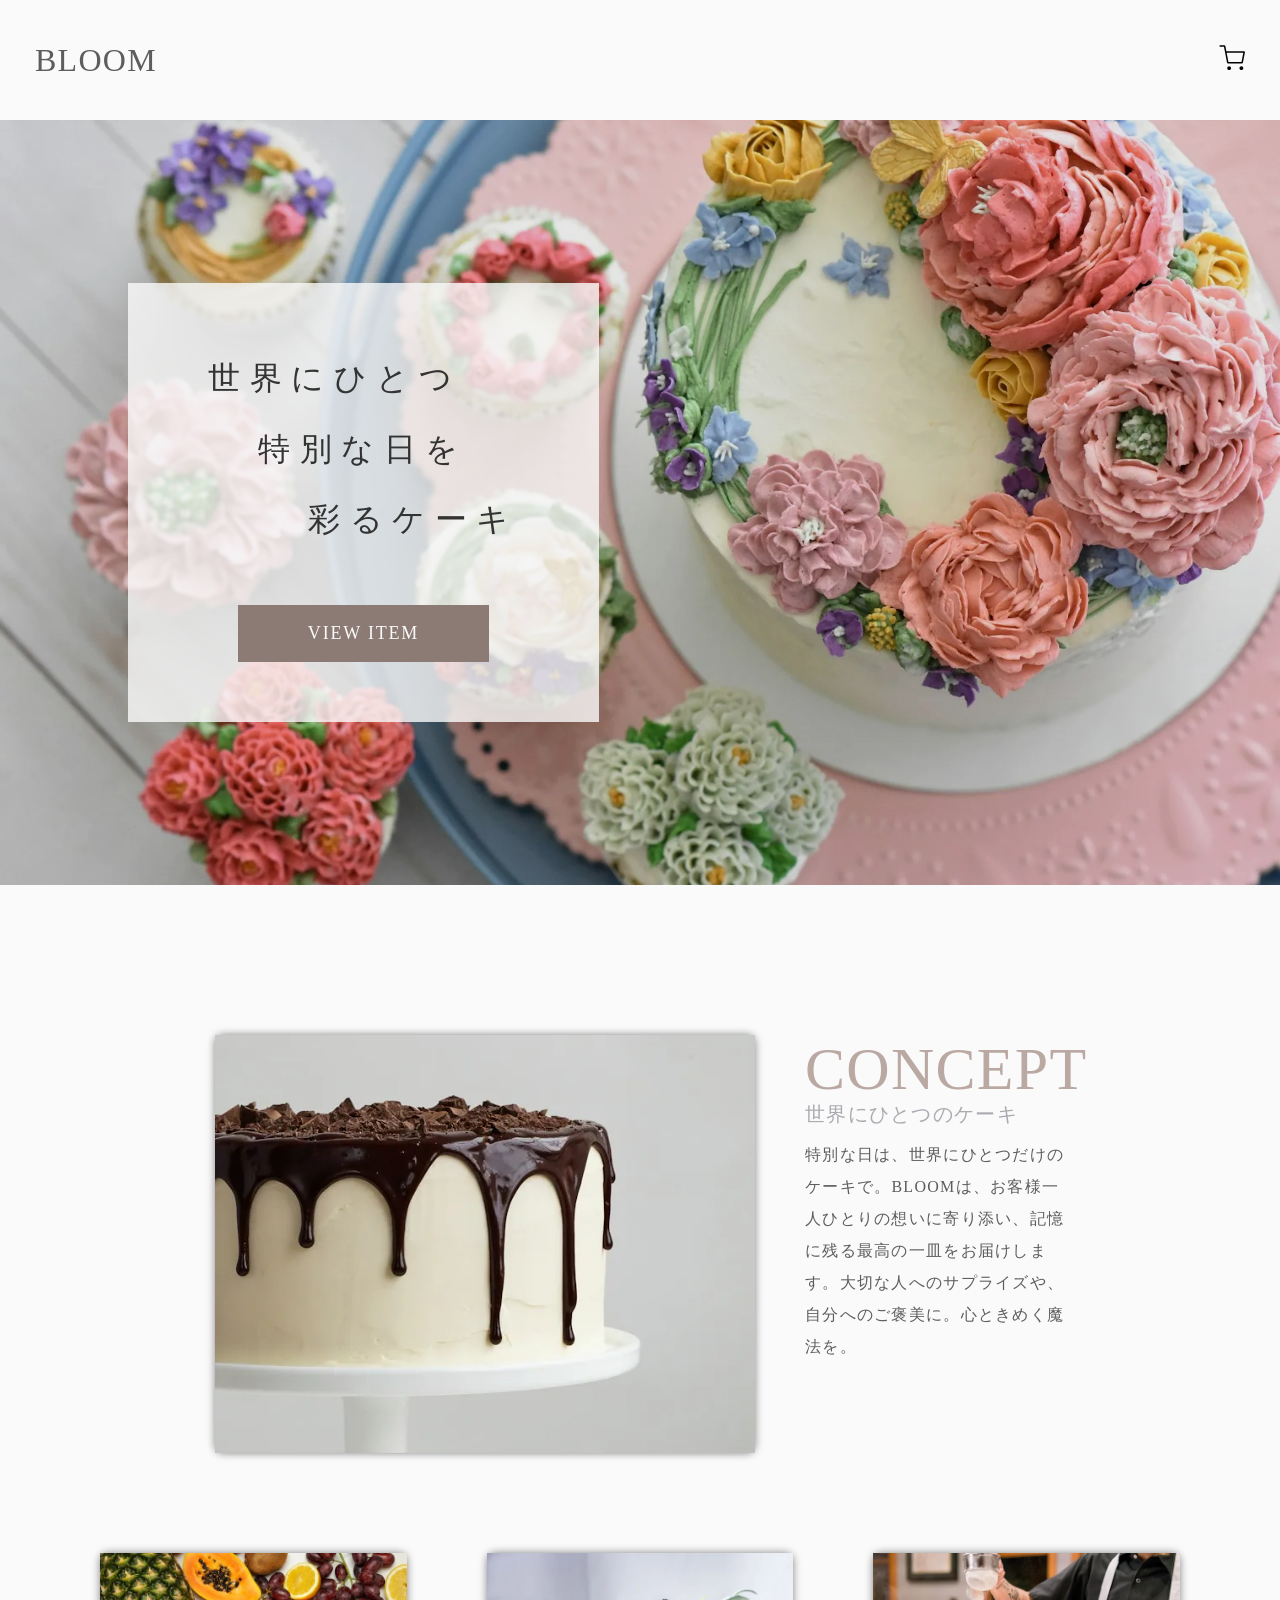
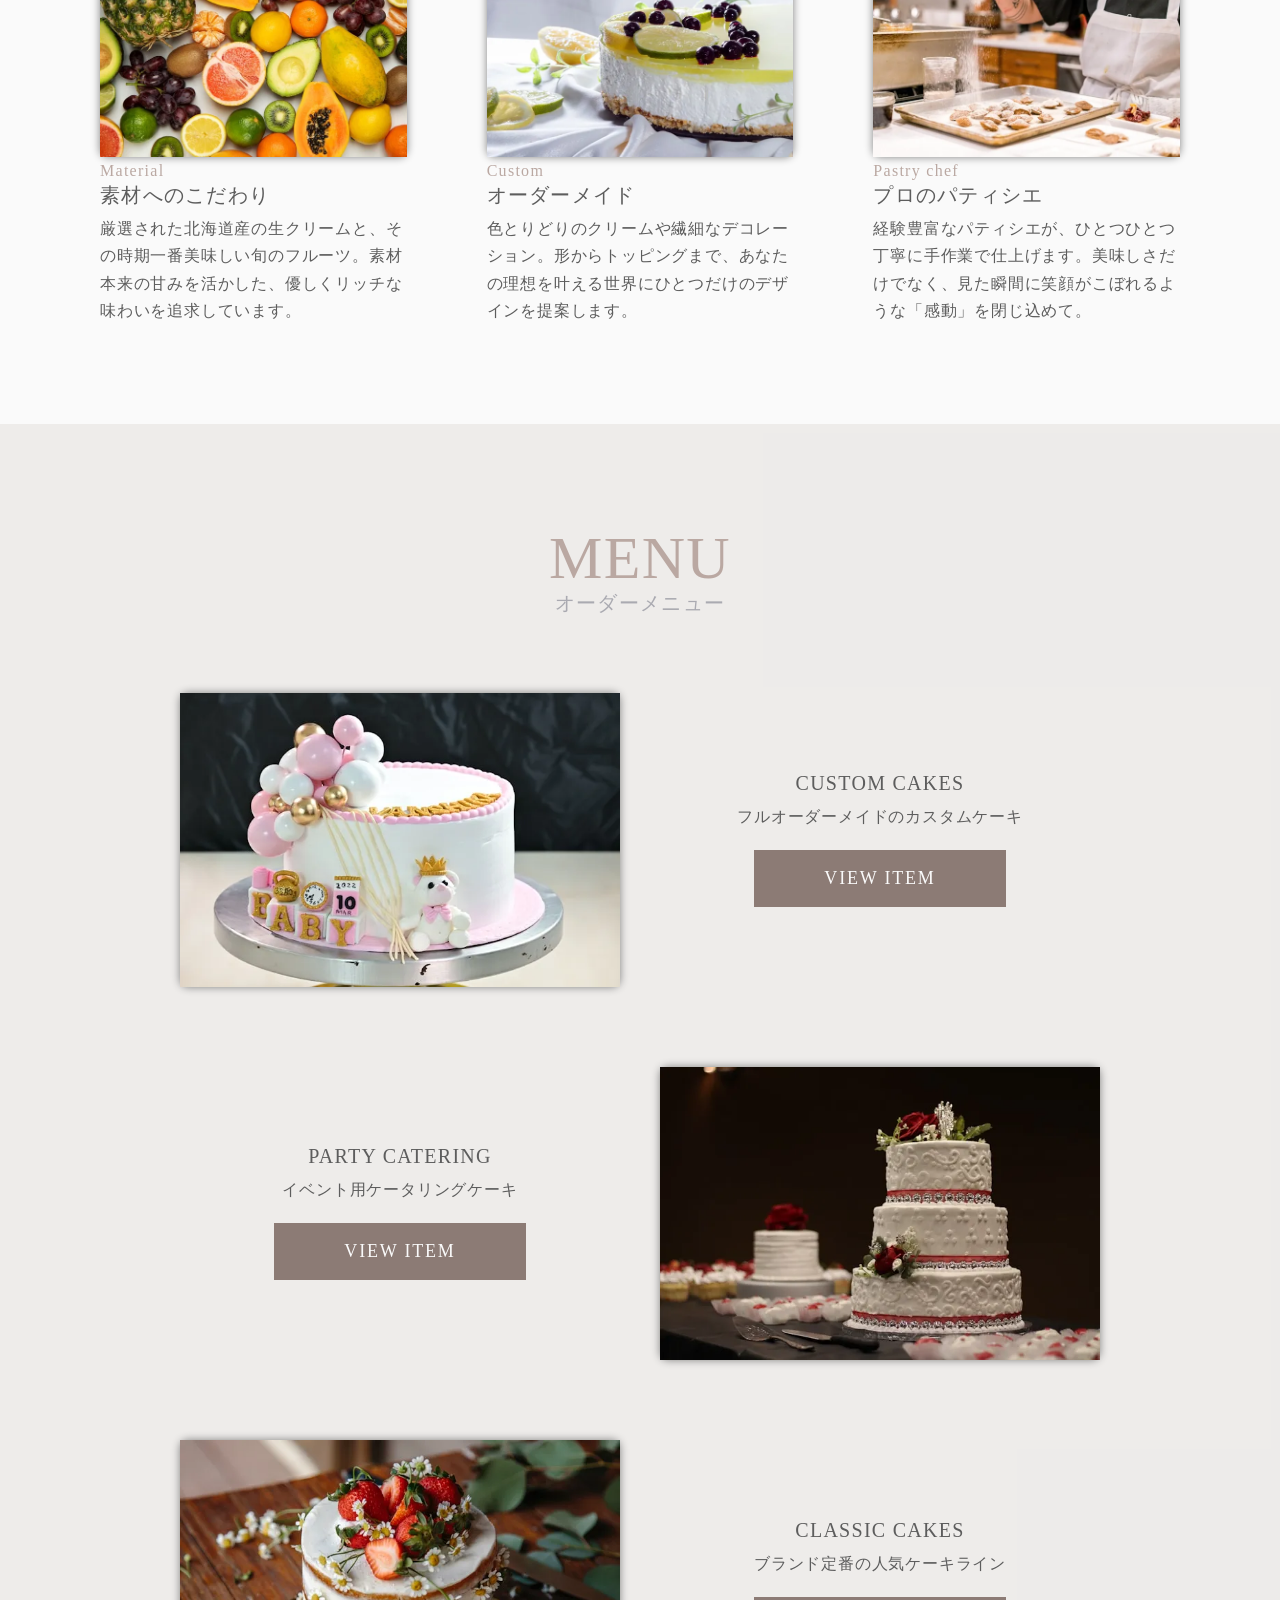
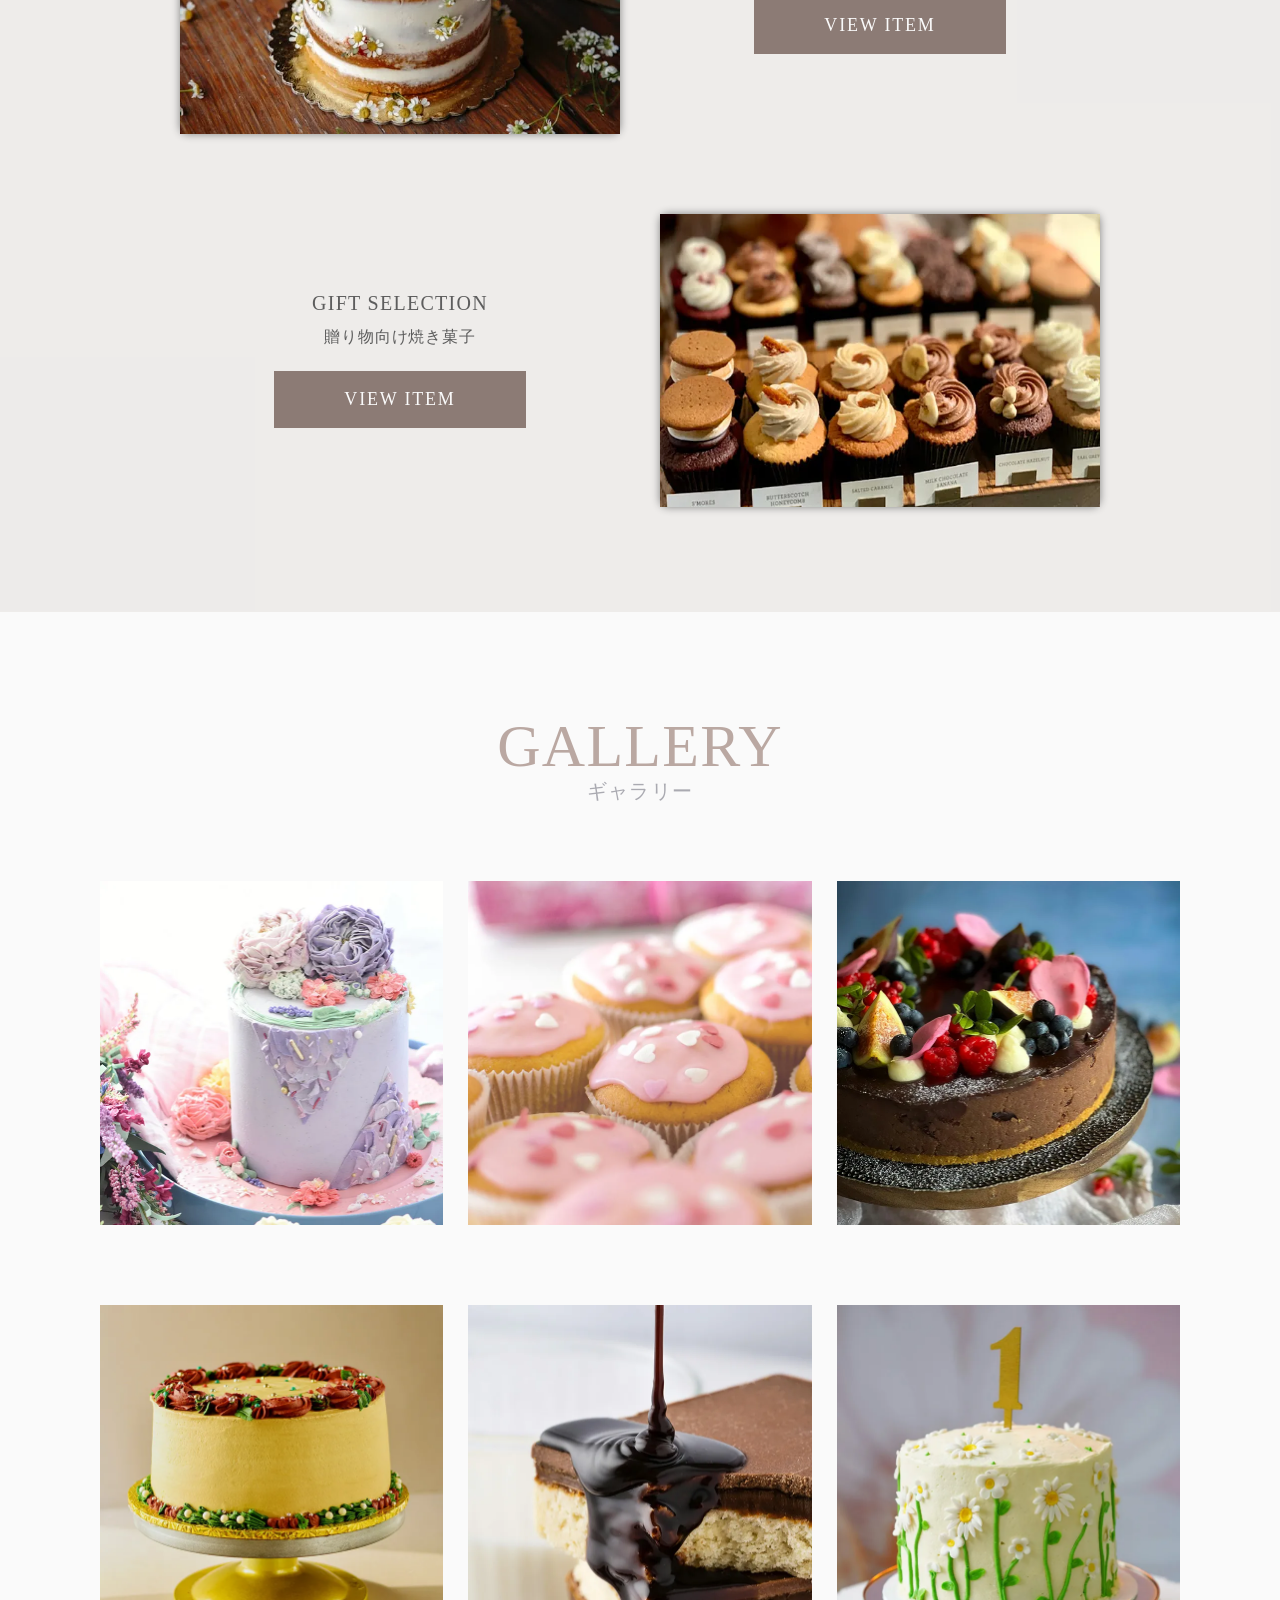
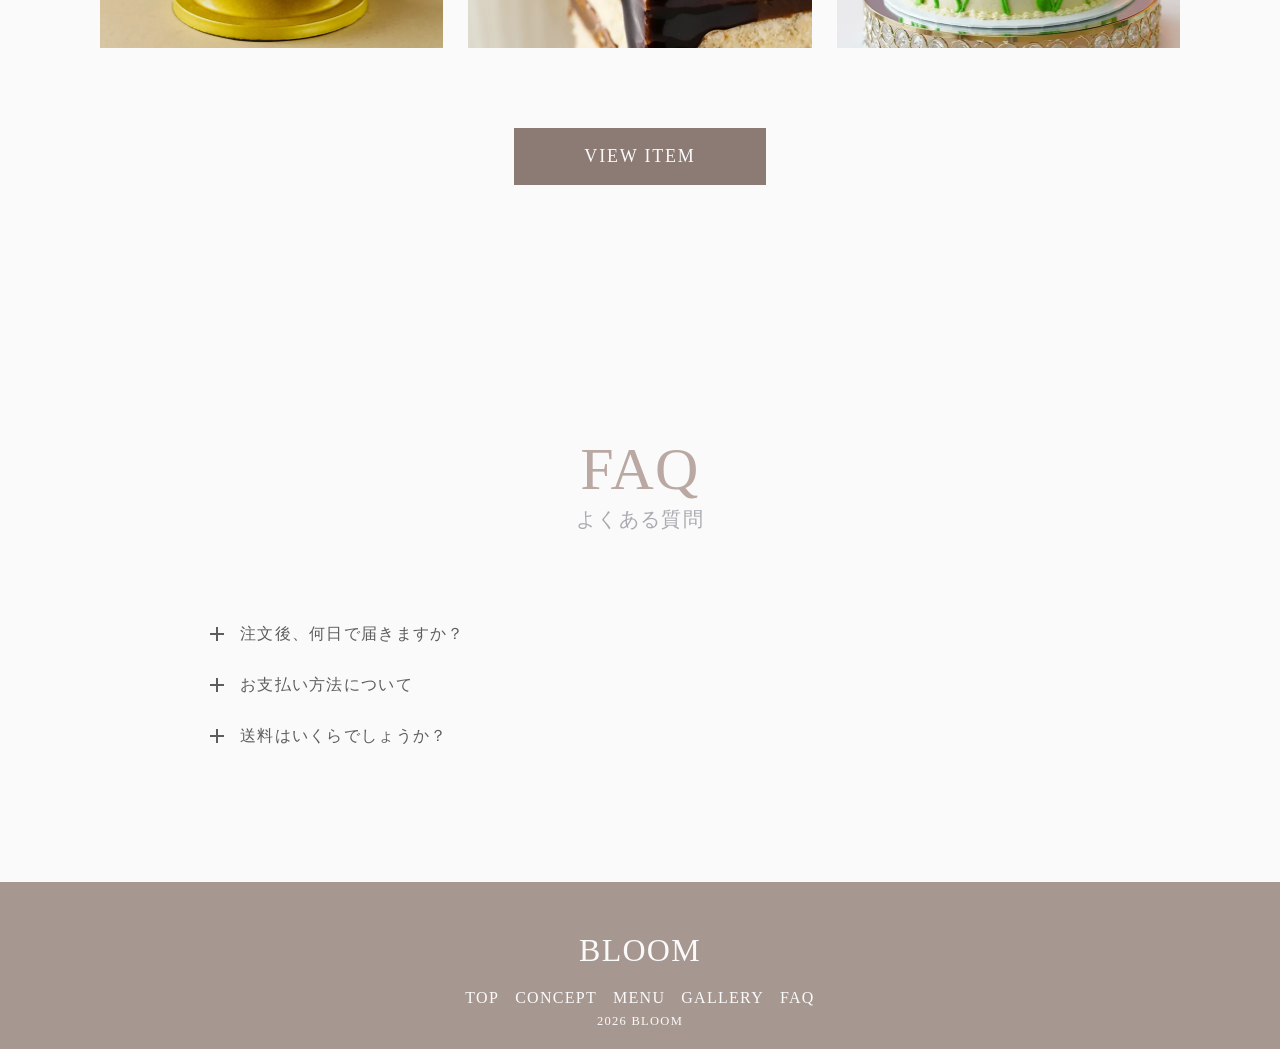
==== commit 9924cd83: "Add files via upload" ====
--- a/index.html
+++ b/index.html
@@ -62,13 +62,22 @@
       <!-- kv -->
       <div class="kv">
         <div class="kv__img">
-          <img src="img/kv.webp" alt="BLOOMのフルオーダーデコレーションケーキ" />
-        </div>
-
-        <div class="kv__aside container--lg">
-          <p class="kv__text"><span>世界にひとつ</span><span>特別な日を</span><span>彩るケーキ</span></p>
-          <div class="kv__btn">
-            <a href="item.html" class="c-btn">VIEW ITEM</a>
+          <picture>
+            <source media="(min-width: 768px)" srcset="img/kv.webp" />
+            <img src="img/kv-sp.jpg" alt="BLOOMのカスタムケーキ" width="375" height="600" loading="lazy" />
+          </picture>
+        </div>
+
+        <div class="kv__content">
+          <div class="kv__text-wrap">
+            <p class="kv__text">
+              <span class="kv__text-item">世界にひとつ</span>
+              <span class="kv__text-item">特別な日を</span>
+              <span class="kv__text-item">彩るケーキ</span>
+            </p>
+            <div class="kv__btn">
+              <a href="item.html" class="c-btn">VIEW ITEM</a>
+            </div>
           </div>
         </div>
       </div>
@@ -76,52 +85,54 @@
       <!-- concept -->
       <section id="concept" class="concept l-section">
         <div class="container--lg">
-          <div class="concept__top">
-            <div class="concept__img">
-              <img width="1080" height="707" src="img/concept_cake.webp" alt="苺と生クリームのホールケーキ" />
-            </div>
-
-            <div class="concept__texts">
-              <h2 class="ttl concept__ttl">CONCEPT</h2>
-              <h3 class="sub-ttl concept__subttl">世界にひとつのケーキ</h3>
-              <p class="text concept__text">ここにテキストが入ります。ここにテキストが入ります。ここにテキストが入ります。ここにテキストが入ります。ここにテキストが入ります。ここにテキストが入ります。</p>
-            </div>
-          </div>
-
-          <div class="concept__list">
-            <div class="concept__item">
-              <div class="concept__item-img">
-                <img width="640" height="427" src="img/concept_list-1.webp" alt="新鮮な様々なフルーツ" />
-              </div>
-
-              <div class="concept__item-text">
-                <span class="c-subttl concept__item-english">Material</span>
-                <p class="c-ttl concept__item-ttl">素材へのこだわり</p>
-                <p class="c-text concept__item-text">ここにテキストが入ります。ここにテキストが入ります。ここにテキストが入ります。ここにテキストが入ります。ここにテキストが入ります。</p>
-              </div>
-            </div>
-
-            <div class="concept__item">
-              <div class="concept__item-img">
-                <img width="640" height="427" src="img/concept_list-2.webp" alt="新鮮な様々なフルーツ" />
-              </div>
-
-              <div class="concept__item-text">
-                <span class="c-subttl concept__item-english">Custom</span>
-                <p class="c-ttl concept__item-ttl">オーダーメイド</p>
-                <p class="c-text concept__item-text">ここにテキストが入ります。ここにテキストが入ります。ここにテキストが入ります。ここにテキストが入ります。ここにテキストが入ります。</p>
-              </div>
-            </div>
-
-            <div class="concept__item">
-              <div class="concept__item-img">
-                <img width="640" height="427" src="img/concept_list-3.webp" alt="パティシエが料理をする様子" />
-              </div>
-
-              <div class="concept__item-text">
-                <span class="c-subttl concept__item-english">Pastry chef</span>
-                <h4 class="c-ttl concept__item-ttl">プロのパティシエ</h4>
-                <p class="c-text concept__item-text">ここにテキストが入ります。ここにテキストが入ります。ここにテキストが入ります。ここにテキストが入ります。ここにテキストが入ります。</p>
+          <div class="concept__body">
+            <div class="concept__top">
+              <div class="concept__img u-img-shadow">
+                <img width="1080" height="707" src="img/concept_cake.webp" alt="苺と生クリームのホールケーキ" />
+              </div>
+
+              <div class="concept__texts">
+                <h2 class="ttl concept__ttl">CONCEPT</h2>
+                <h3 class="sub-ttl concept__subttl">世界にひとつのケーキ</h3>
+                <p class="text concept__text">特別な日は、世界にひとつだけのケーキで。BLOOMは、お客様一人ひとりの想いに寄り添い、記憶に残る最高の一皿をお届けします。大切な人へのサプライズや、自分へのご褒美に。心ときめく魔法を。</p>
+              </div>
+            </div>
+
+            <div class="concept__list">
+              <div class="concept__item">
+                <div class="concept__item-img u-img-shadow">
+                  <img width="640" height="427" src="img/concept_list-1.webp" alt="新鮮な様々なフルーツ" />
+                </div>
+
+                <div class="concept__item-text">
+                  <span class="c-subttl concept__item-english">Material</span>
+                  <p class="c-ttl concept__item-ttl">素材へのこだわり</p>
+                  <p class="c-text concept__item-text">厳選された北海道産の生クリームと、その時期一番美味しい旬のフルーツ。素材本来の甘みを活かした、優しくリッチな味わいを追求しています。</p>
+                </div>
+              </div>
+
+              <div class="concept__item">
+                <div class="concept__item-img u-img-shadow">
+                  <img width="640" height="427" src="img/concept_list-2.webp" alt="新鮮な様々なフルーツ" />
+                </div>
+
+                <div class="concept__item-text">
+                  <span class="c-subttl concept__item-english">Custom</span>
+                  <p class="c-ttl concept__item-ttl">オーダーメイド</p>
+                  <p class="c-text concept__item-text">色とりどりのクリームや繊細なデコレーション。形からトッピングまで、あなたの理想を叶える世界にひとつだけのデザインを提案します。</p>
+                </div>
+              </div>
+
+              <div class="concept__item">
+                <div class="concept__item-img u-img-shadow">
+                  <img width="640" height="427" src="img/concept_list-3.webp" alt="パティシエが料理をする様子" />
+                </div>
+
+                <div class="concept__item-text">
+                  <span class="c-subttl concept__item-english">Pastry chef</span>
+                  <h4 class="c-ttl concept__item-ttl">プロのパティシエ</h4>
+                  <p class="c-text concept__item-text">経験豊富なパティシエが、ひとつひとつ丁寧に手作業で仕上げます。美味しさだけでなく、見た瞬間に笑顔がこぼれるような「感動」を閉じ込めて。</p>
+                </div>
               </div>
             </div>
           </div>
@@ -133,58 +144,58 @@
         <div class="container">
           <div class="menu__body">
             <div class="c-heading menu__heading">
-              <h2 class="ttl menu__ttl">MENU</h2>
-              <h3 class="sub-ttl menu__subttl">オーダーメニュー</h3>
+              <h2 class="ttl menu__title">MENU</h2>
+              <h3 class="sub-ttl menu__subtitle">オーダーメニュー</h3>
             </div>
 
             <div class="menu__list">
-              <div class="menu__list-item">
-                <div class="menu__list-img">
+              <div class="menu__item">
+                <div class="menu__item-img u-img-shadow">
                   <img width="840" height="560" src="img/menu-1.webp" alt="フルオーダーのカスタムケーキ" />
                 </div>
-                <div class="menu__list-text">
-                  <h4 class="c-ttl menu__list-ttl">CUSTOM CAKES</h4>
-                  <span class="c-text menu__list-subttl">フルオーダーメイドの<span>カスタムケーキ</span></span>
-                  <div class="menu__list-btn">
+                <div class="menu__item-content">
+                  <h4 class="c-ttl menu__item-title">CUSTOM CAKES</h4>
+                  <span class="c-text menu__item-text">フルオーダーメイドの<span>カスタムケーキ</span></span>
+                  <div class="menu__item-btn">
                     <a href="item.html" class="c-btn">VIEW ITEM</a>
                   </div>
                 </div>
               </div>
 
-              <div class="menu__list-item">
-                <div class="menu__list-img">
+              <div class="menu__item">
+                <div class="menu__item-img u-img-shadow">
                   <img width="840" height="1265" src="img/menu-2.webp" alt="フルオーダーのパーティーケーキ" />
                 </div>
-                <div class="menu__list-text">
-                  <h4 class="c-ttl menu__list-ttl">PARTY CATERING</h4>
-                  <span class="c-text menu__list-subttl">イベント用<span>ケータリングケーキ</span></span>
-                  <div class="menu__list-btn">
+                <div class="menu__item-content">
+                  <h4 class="c-ttl menu__item-title">PARTY CATERING</h4>
+                  <span class="c-text menu__item-text">イベント用<span>ケータリングケーキ</span></span>
+                  <div class="menu__item-btn">
                     <a href="item.html" class="c-btn">VIEW ITEM</a>
                   </div>
                 </div>
               </div>
 
-              <div class="menu__list-item">
-                <div class="menu__list-img">
+              <div class="menu__item">
+                <div class="menu__item-img u-img-shadow">
                   <img width="840" height="560" src="img/menu-3.webp" alt="人気の定番ケーキ" />
                 </div>
-                <div class="menu__list-text">
-                  <h4 class="c-ttl menu__list-ttl">CLASSIC CAKES</h4>
-                  <span class="c-text menu__list-subttl">ブランド定番の<span>人気ケーキライン</span></span>
-                  <div class="menu__list-btn">
+                <div class="menu__item-content">
+                  <h4 class="c-ttl menu__item-title">CLASSIC CAKES</h4>
+                  <span class="c-text menu__item-text">ブランド定番の<span>人気ケーキライン</span></span>
+                  <div class="menu__item-btn">
                     <a href="item.html" class="c-btn">VIEW ITEM</a>
                   </div>
                 </div>
               </div>
 
-              <div class="menu__list-item">
-                <div class="menu__list-img">
+              <div class="menu__item">
+                <div class="menu__item-img u-img-shadow">
                   <img width="840" height="1120" src="img/menu-4.webp" alt="フルオーダーのギフトカップケーキ" />
                 </div>
-                <div class="menu__list-text">
-                  <h4 class="c-ttl menu__list-ttl">GIFT SELECTION</h4>
-                  <span class="c-text menu__list-subttl">贈り物向け焼き菓子</span>
-                  <div class="menu__list-btn">
+                <div class="menu__item-content">
+                  <h4 class="c-ttl menu__item-title">GIFT SELECTION</h4>
+                  <span class="c-text menu__item-text">贈り物向け焼き菓子</span>
+                  <div class="menu__item-btn">
                     <a href="item.html" class="c-btn">VIEW ITEM</a>
                   </div>
                 </div>
@@ -266,17 +277,17 @@
           <dl class="accordion">
             <dt class="accordion__title">注文後、何日で届きますか？</dt>
             <dd class="accordion__content">
-              <p>ここにテキストが入ります。ここにテキストが入ります。ここにテキストが入ります。ここにテキストが入ります。ここにテキストが入ります。</p>
+              <p>フルオーダーケーキは、お届け希望日の14日前までのご注文をお願いしております。お急ぎの場合は、定番の「CLASSIC CAKES」からお選びください。</p>
             </dd>
 
             <dt class="accordion__title">お支払い方法について</dt>
             <dd class="accordion__content">
-              <p>ここにテキストが入ります。ここにテキストが入ります。ここにテキストが入ります。ここにテキストが入ります。ここにテキストが入ります。</p>
+              <p>各種クレジットカード、銀行振込、コンビニ決済、Apple Payに対応しております。</p>
             </dd>
 
             <dt class="accordion__title">送料はいくらでしょうか？</dt>
             <dd class="accordion__content">
-              <p>ここにテキストが入ります。ここにテキストが入ります。ここにテキストが入ります。ここにテキストが入ります。ここにテキストが入ります。</p>
+              <p>冷凍クール便にて全国一律1,100円（税込）でお届けします。15,000円以上のお買い上げで送料無料となります。</p>
             </dd>
           </dl>
         </div>
--- a/css/style.css
+++ b/css/style.css
@@ -6,6 +6,8 @@
   --main-color: #a69790;
   --bg-color: #fafafa;
   --viewitem-color: rgba(166, 151, 144, 0.15);
+  --kv-bg-color: rgba(250, 250, 250, 0.8);
+  --concept-text-color: #aaaab1;
   --ttl-color: #baa8a2;
   --subttl-color: #333333;
   --btn-color: #8c7b75;
@@ -284,7 +286,7 @@
   font-size: 1.4rem;
   line-height: 1;
   font-family: var(--font-family-base);
-  color: var(--text-color);
+  color: var(--concept-text-color);
   font-weight: 500;
 }
 @media screen and (min-width: 768px) {
@@ -294,7 +296,7 @@
 }
 
 .text {
-  line-height: 2.5em;
+  line-height: 2em;
   font-family: var(--font-family-base);
   color: var(--text-color);
 }
@@ -331,8 +333,8 @@
 }
 @media screen and (min-width: 768px) {
   .c-text {
-    line-height: 1.8;
-    letter-spacing: 0.08em;
+    line-height: 1.7;
+    letter-spacing: 0.05em;
   }
 }
 
@@ -635,8 +637,7 @@
 .concept__texts {
   display: flex;
   flex-direction: column;
-  max-width: 300px;
-  text-align: justify;
+  max-width: 260px;
   margin: 0 auto;
 }
 @media screen and (min-width: 768px) {
@@ -645,7 +646,7 @@
   }
 }
 .concept__subttl {
-  margin-bottom: 5px;
+  margin-bottom: 10px;
   text-align: center;
 }
 @media screen and (min-width: 768px) {
@@ -678,6 +679,16 @@
     margin-bottom: 80px;
   }
 }
+.concept__item-ttl {
+  margin-bottom: 10px;
+}
+.concept__item-english {
+  margin-bottom: 5px;
+  display: inline-block;
+}
+.concept__item-img {
+  margin-bottom: 5px;
+}
 @media screen and (min-width: 768px) {
   .concept__item-img {
     max-width: 320px;
@@ -688,60 +699,96 @@
 page > top > kv
 ------------------------------
 */
+.kv {
+  position: relative;
+  height: 60vh;
+  overflow: hidden;
+}
 @media screen and (min-width: 768px) {
   .kv {
-    display: flex;
-    height: 70vh;
-    gap: 50px;
-  }
-}
-@media screen and (min-width: 768px) {
-  .kv__img {
-    width: 60%;
-    height: 100%;
-    aspect-ratio: 360/200;
-  }
+    height: 85vh;
+  }
+}
+.kv__img {
+  height: 100%;
 }
 .kv__img img {
+  width: 100%;
   height: 100%;
+  -o-object-position: center;
+  object-position: center;
+  filter: brightness(0.9);
   -o-object-fit: cover;
   object-fit: cover;
 }
-@media screen and (min-width: 768px) {
-  .kv__aside {
-    width: 45%;
-    display: flex;
-    flex-direction: column;
-    justify-content: center;
+.kv__content {
+  position: absolute;
+  top: 0;
+  left: 0;
+  width: 100%;
+  height: 100%;
+  display: flex;
+  align-items: center;
+  justify-content: center;
+}
+@media screen and (min-width: 768px) {
+  .kv__content {
+    justify-content: flex-start;
+    padding-left: 10%;
+  }
+}
+.kv__text-wrap {
+  background-color: var(--kv-bg-color);
+  padding: 40px 0px;
+  text-align: center;
+  width: 85%;
+}
+@media screen and (min-width: 768px) {
+  .kv__text-wrap {
+    width: auto;
+    padding: 60px 80px;
+    text-align: left;
   }
 }
 .kv__text {
-  margin: 20px 0;
+  margin: 0;
   color: var(--subttl-color);
-  font-size: 25px;
-  line-height: 2.3;
-  letter-spacing: 0.2em;
+  font-size: 2.2rem;
+  line-height: 2.2;
+  letter-spacing: 0.3em;
   font-weight: 500;
-  text-align: center;
 }
 @media screen and (min-width: 768px) {
   .kv__text {
-    font-size: 35px;
-    text-align: left;
-    margin: 0;
-  }
-}
-.kv__text span {
+    font-size: 3.2rem;
+  }
+}
+.kv__text-item {
   display: block;
 }
+.kv__text-item:nth-child(2) {
+  margin-left: 15px;
+}
+@media screen and (min-width: 768px) {
+  .kv__text-item:nth-child(2) {
+    margin-left: 50px;
+  }
+}
+.kv__text-item:nth-child(3) {
+  margin-left: 30px;
+}
+@media screen and (min-width: 768px) {
+  .kv__text-item:nth-child(3) {
+    margin-left: 100px;
+  }
+}
 .kv__btn {
-  margin-top: 20px;
+  margin-top: 30px;
   text-align: center;
 }
 @media screen and (min-width: 768px) {
   .kv__btn {
-    margin-top: 80px;
-    text-align: left;
+    margin-top: 50px;
   }
 }
 
@@ -772,12 +819,12 @@
     gap: 80px;
   }
 }
-.menu__list-item {
+.menu__item {
   display: flex;
   flex-direction: column;
 }
 @media screen and (min-width: 768px) {
-  .menu__list-item {
+  .menu__item {
     flex-direction: row;
     align-items: center;
     justify-content: center;
@@ -785,57 +832,54 @@
   }
 }
 @media screen and (min-width: 768px) {
-  .menu__list-item:nth-child(even) {
+  .menu__item:nth-child(even) {
     flex-direction: row-reverse;
   }
 }
-.menu__list-img {
-  width: 100%;
+.menu__item-img {
   margin-bottom: 18px;
 }
 @media screen and (min-width: 768px) {
-  .menu__list-img {
+  .menu__item-img {
     margin-bottom: 0;
     width: 50%;
   }
 }
-.menu__list-img img {
+.menu__item-img img {
   display: block;
-  width: 100%;
   height: auto;
   -o-object-fit: cover;
   object-fit: cover;
 }
-.menu__list-text {
+.menu__item-title {
+  margin-bottom: 10px;
+}
+.menu__item-text {
+  color: var(--text-color);
+  margin-bottom: 20px;
+}
+.menu__item-text span {
+  display: block;
+}
+@media screen and (min-width: 768px) {
+  .menu__item-text span {
+    display: inline;
+  }
+}
+.menu__item-btn {
+  display: flex;
+  justify-content: center;
+}
+.menu__item-content {
   display: flex;
   flex-direction: column;
   align-items: center;
   text-align: center;
 }
 @media screen and (min-width: 768px) {
-  .menu__list-text {
+  .menu__item-content {
     width: 50%;
   }
-}
-.menu__list-ttl {
-  margin-bottom: 10px;
-}
-.menu__list-subttl {
-  color: var(--text-color);
-  margin-bottom: 20px;
-}
-.menu__list-subttl span {
-  display: block;
-}
-@media screen and (min-width: 768px) {
-  .menu__list-subttl span {
-    display: inline;
-  }
-}
-.menu__list-btn {
-  width: 100%;
-  display: flex;
-  justify-content: center;
 }
 
 /*!
@@ -1093,4 +1137,13 @@
   text-align: center;
   margin-top: 50px;
 }
+
+/*!
+utility > decoration
+------------------------------
+*/
+.u-img-shadow {
+  box-shadow: 0 0 8px gray;
+  border-radius: 8px;
+}
 /*# sourceMappingURL=style.css.map */
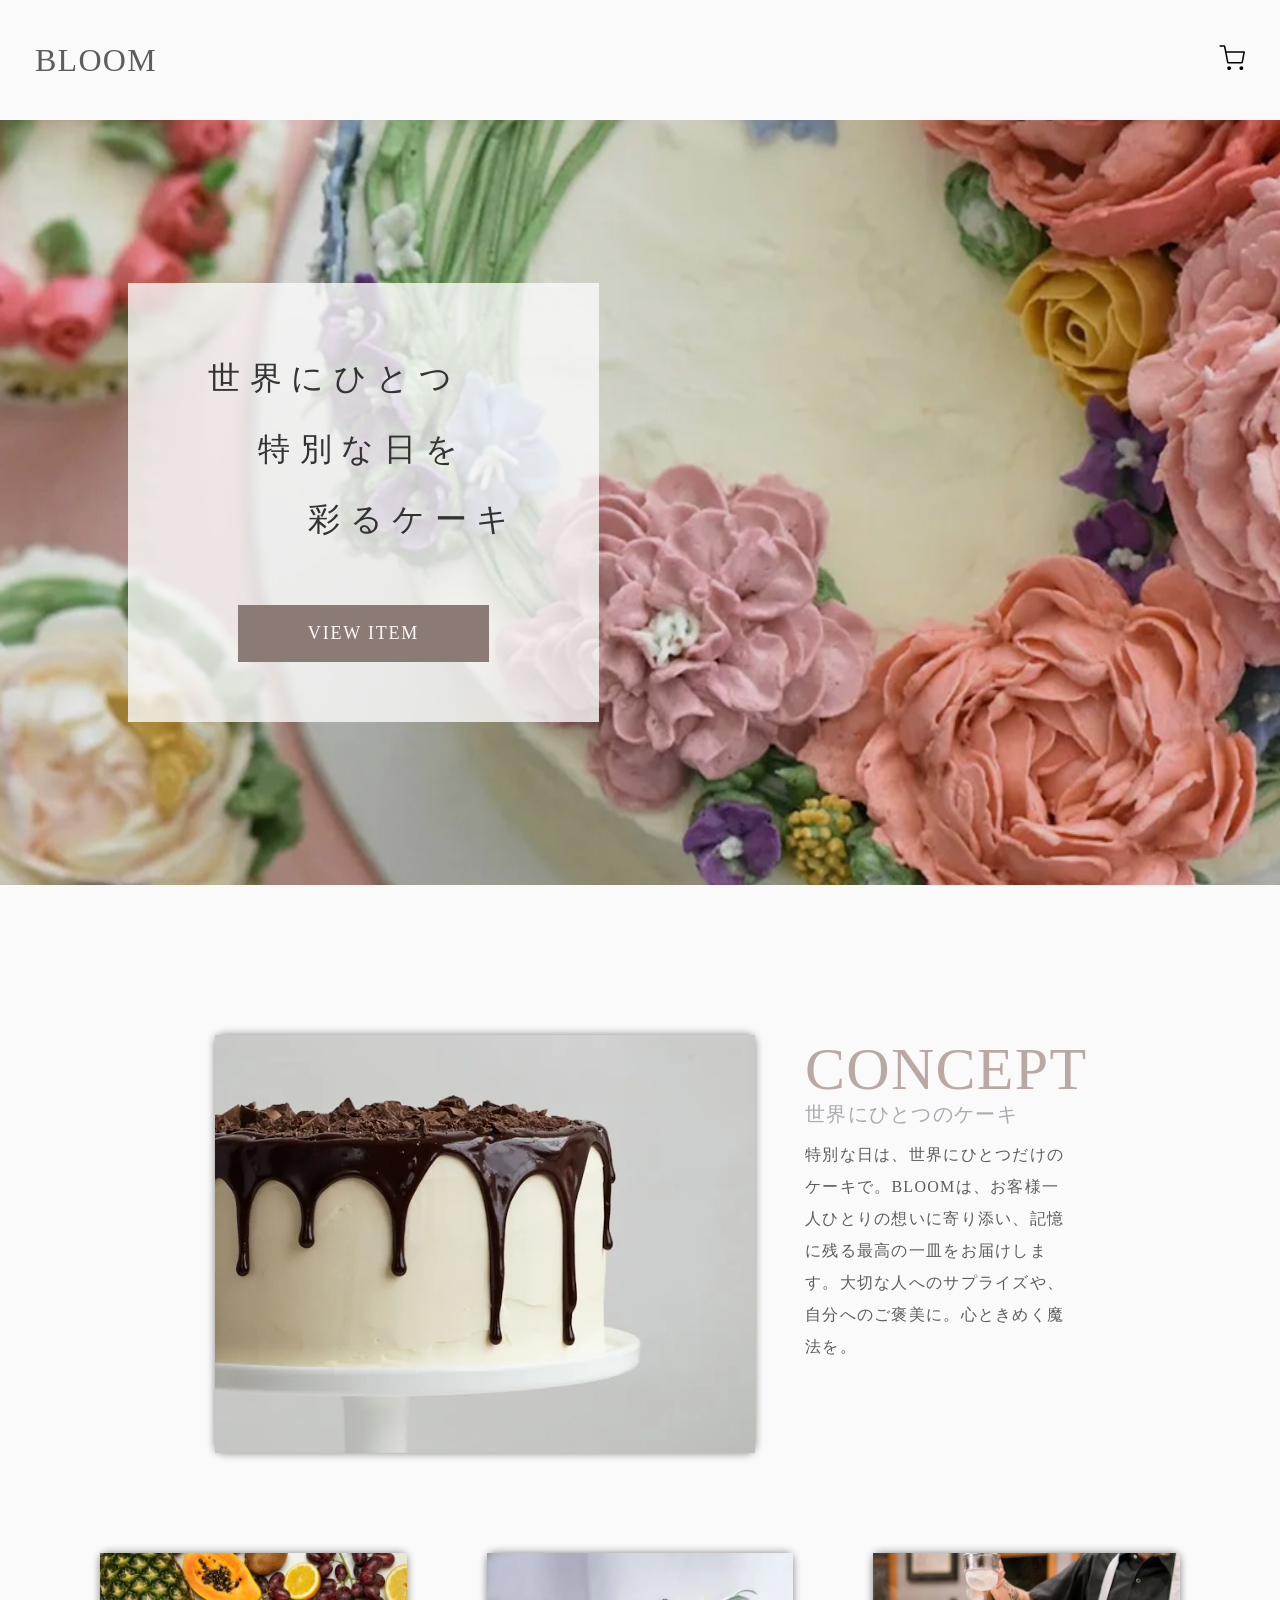
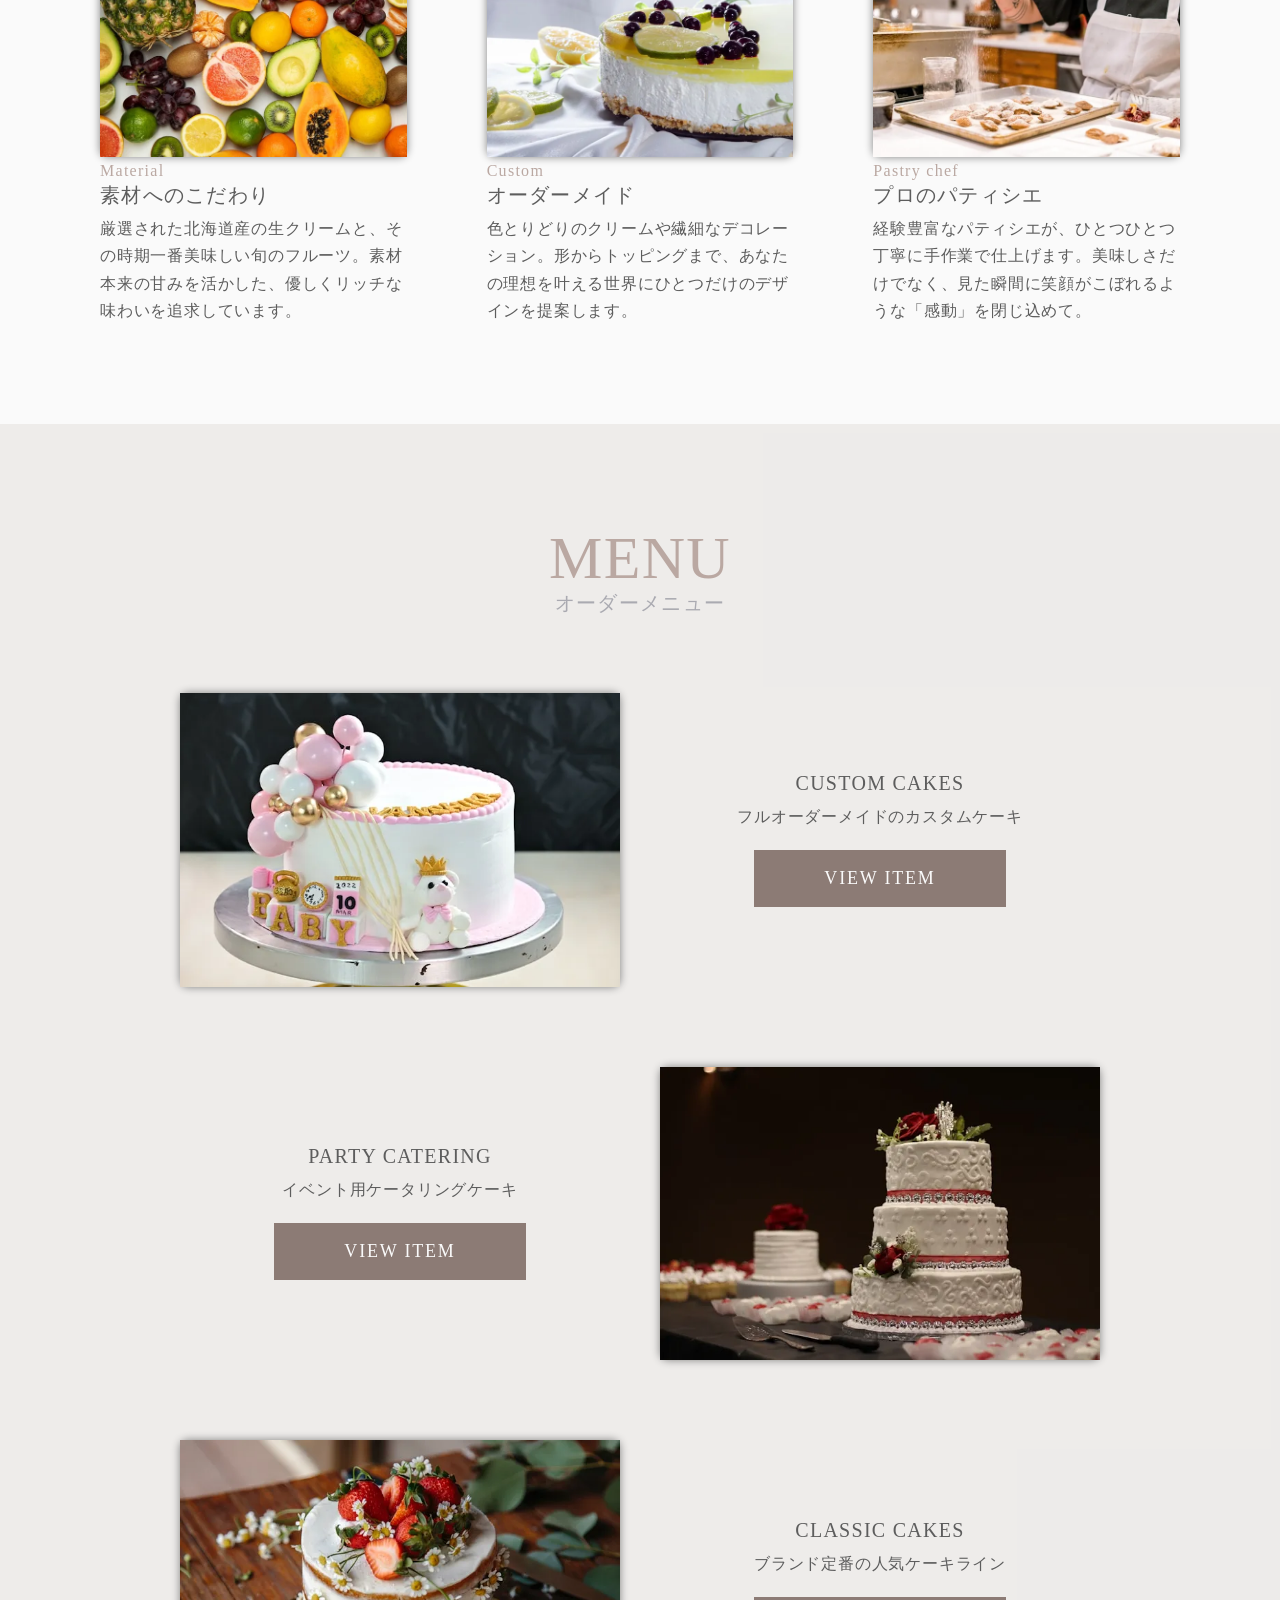
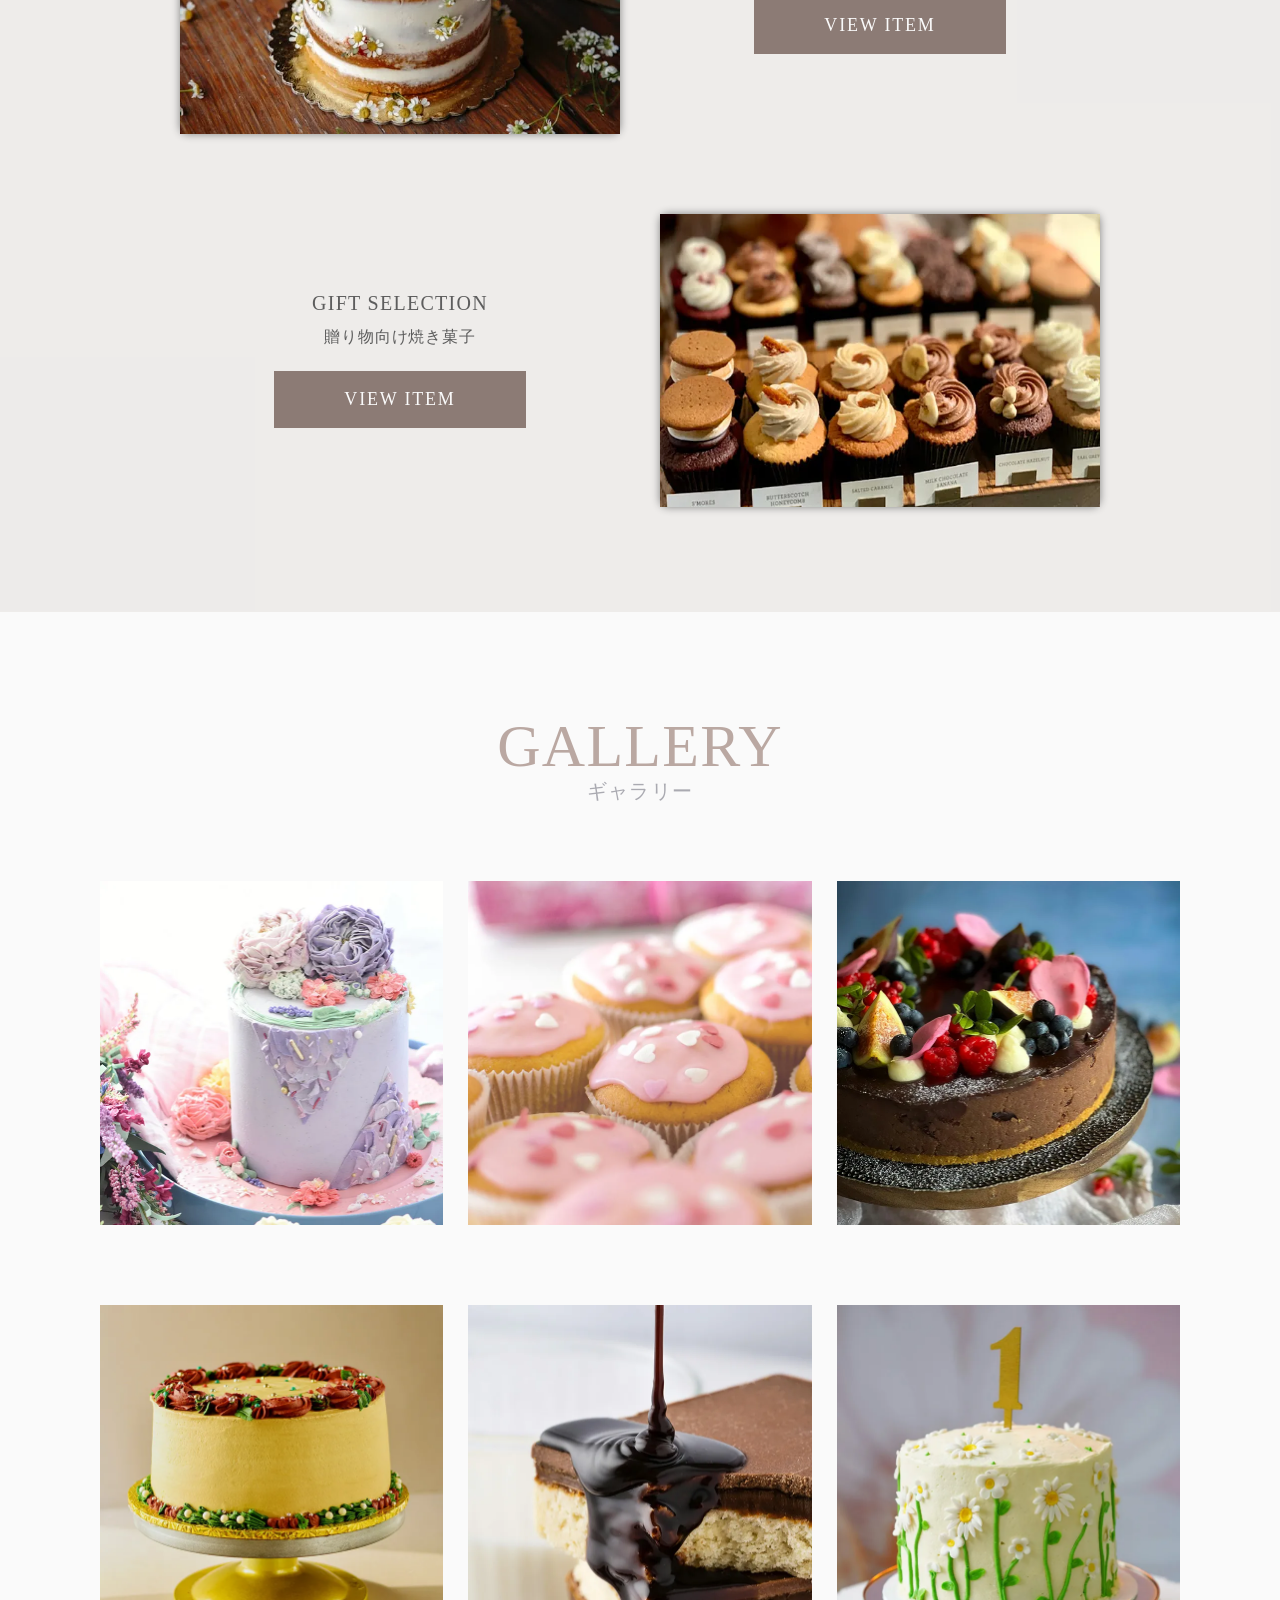
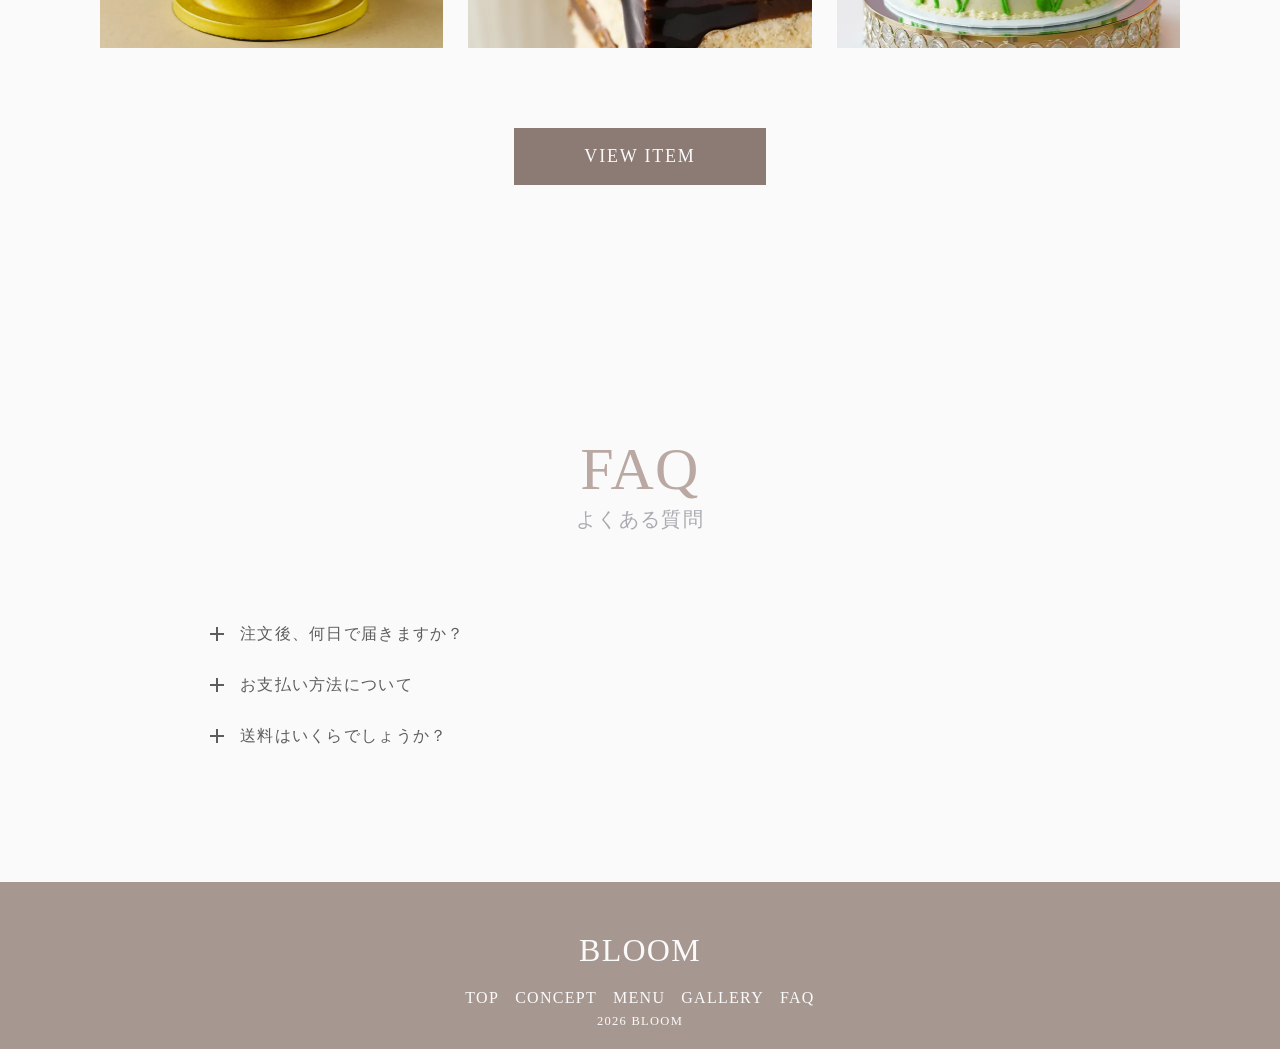
==== commit aab3f99f: "Add files via upload" ====
--- a/index.html
+++ b/index.html
@@ -106,7 +106,7 @@
 
                 <div class="concept__item-text">
                   <span class="c-subttl concept__item-english">Material</span>
-                  <p class="c-ttl concept__item-ttl">素材へのこだわり</p>
+                  <h4 class="c-ttl concept__item-ttl">素材へのこだわり</h4>
                   <p class="c-text concept__item-text">厳選された北海道産の生クリームと、その時期一番美味しい旬のフルーツ。素材本来の甘みを活かした、優しくリッチな味わいを追求しています。</p>
                 </div>
               </div>
@@ -118,7 +118,7 @@
 
                 <div class="concept__item-text">
                   <span class="c-subttl concept__item-english">Custom</span>
-                  <p class="c-ttl concept__item-ttl">オーダーメイド</p>
+                  <h4 class="c-ttl concept__item-ttl">オーダーメイド</h4>
                   <p class="c-text concept__item-text">色とりどりのクリームや繊細なデコレーション。形からトッピングまで、あなたの理想を叶える世界にひとつだけのデザインを提案します。</p>
                 </div>
               </div>
@@ -298,9 +298,9 @@
     <footer class="footer">
       <div class="container">
         <div class="footer__body">
-          <h1 class="footer__logo">
+          <div class="footer__logo">
             <a href="index.html">BLOOM</a>
-          </h1>
+          </div>
 
           <nav class="footer__nav">
             <ul class="footer__list">
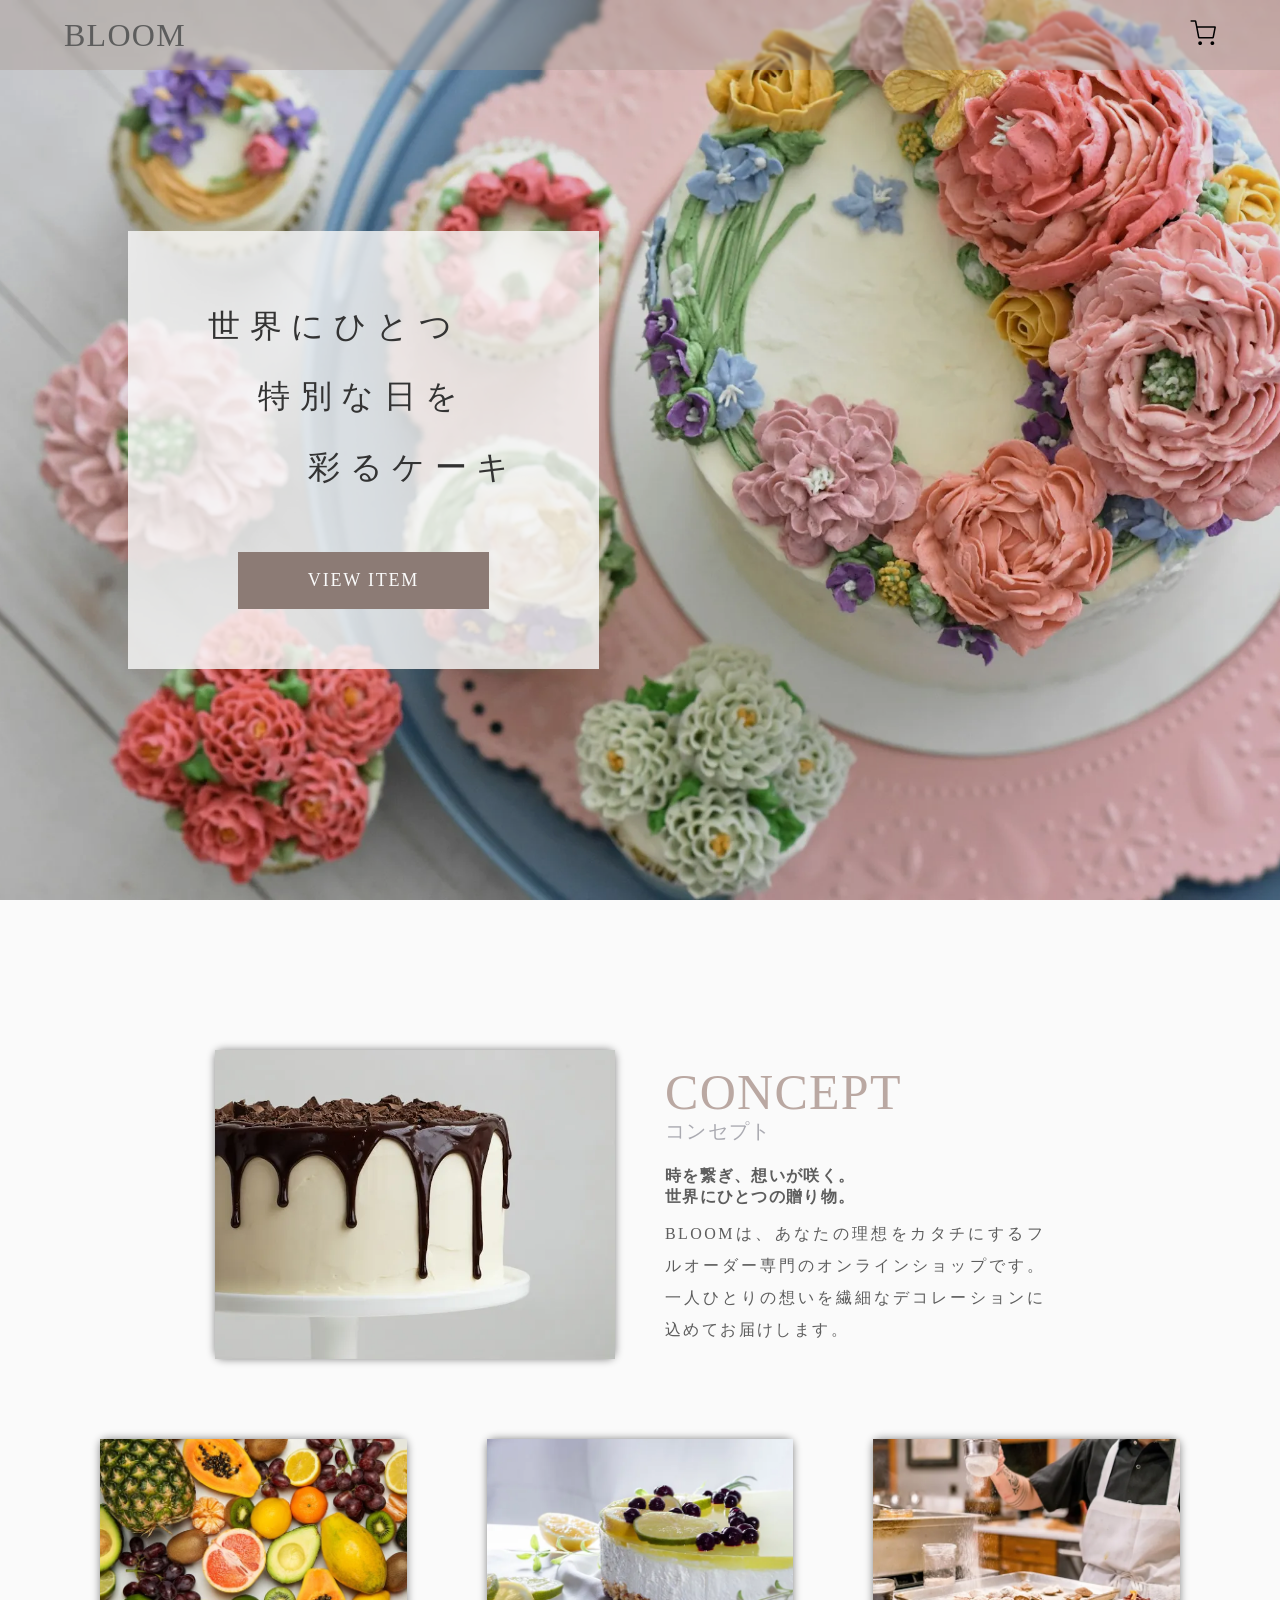
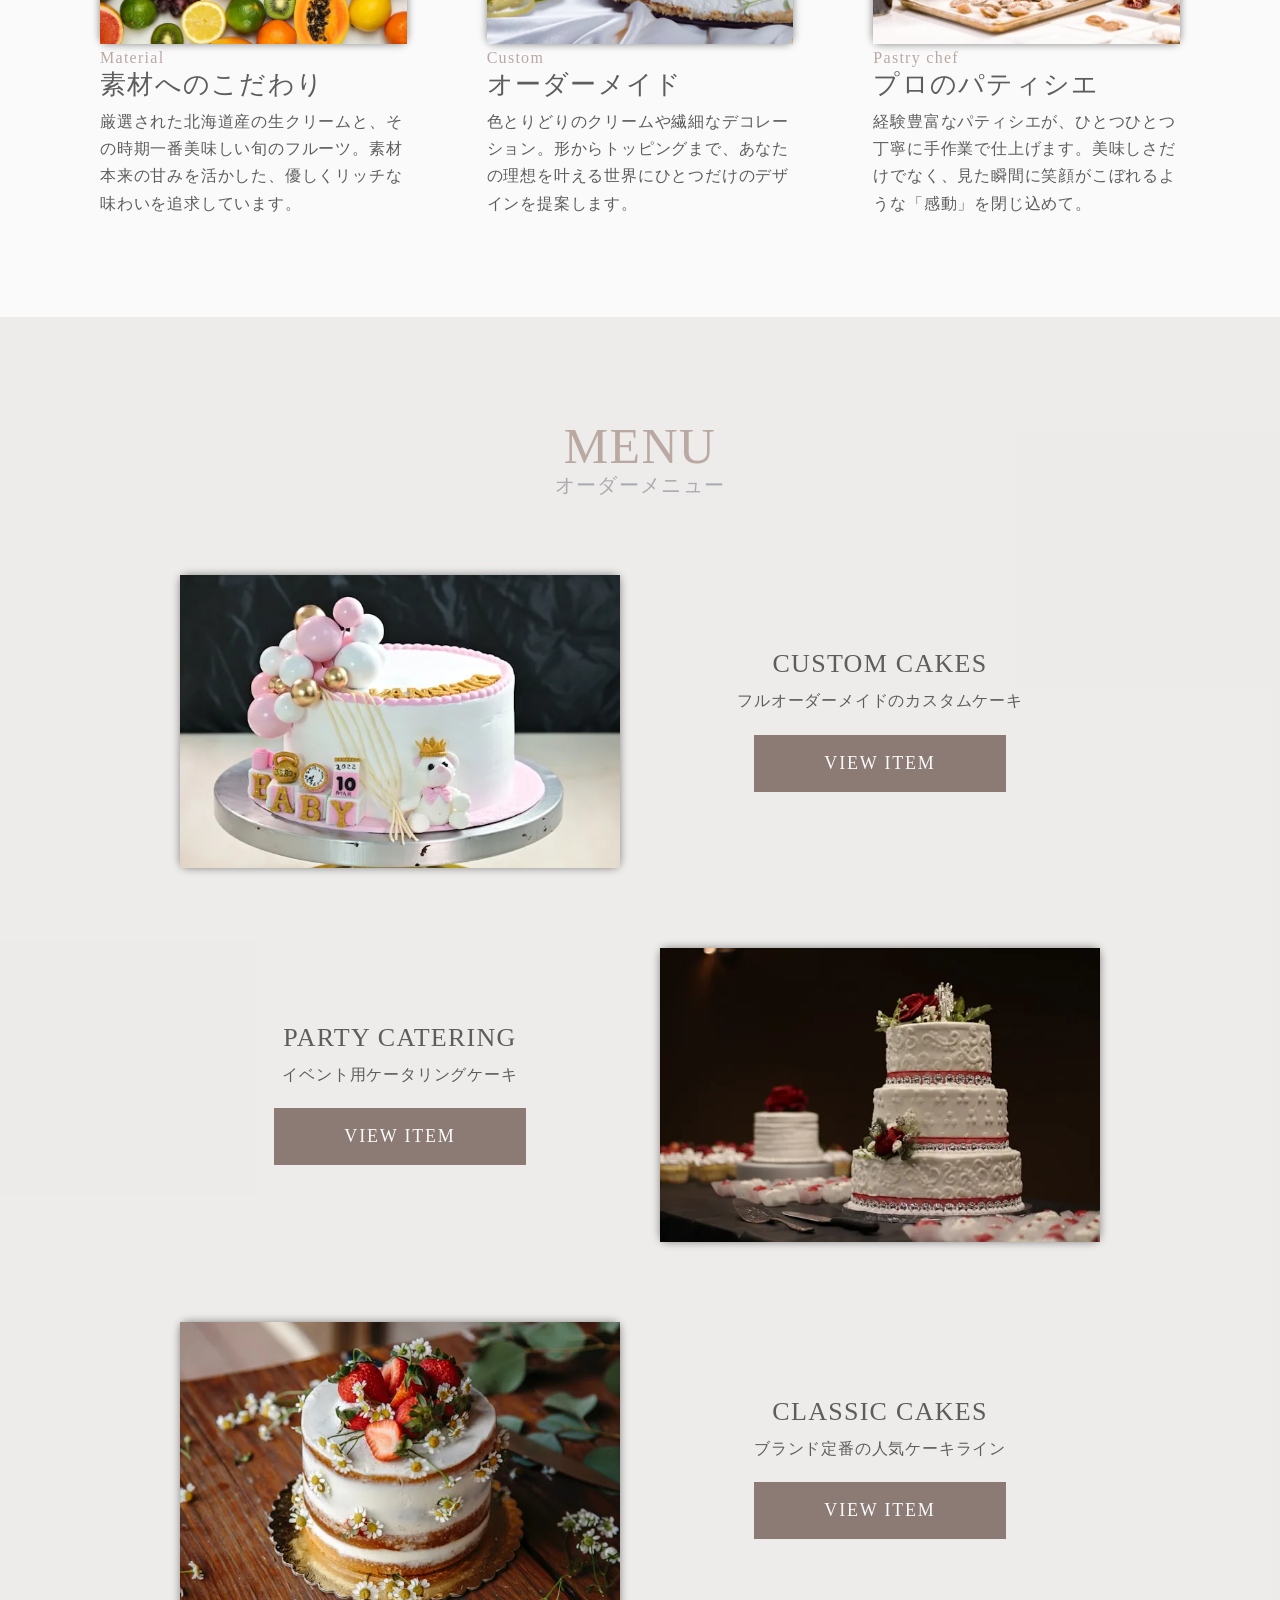
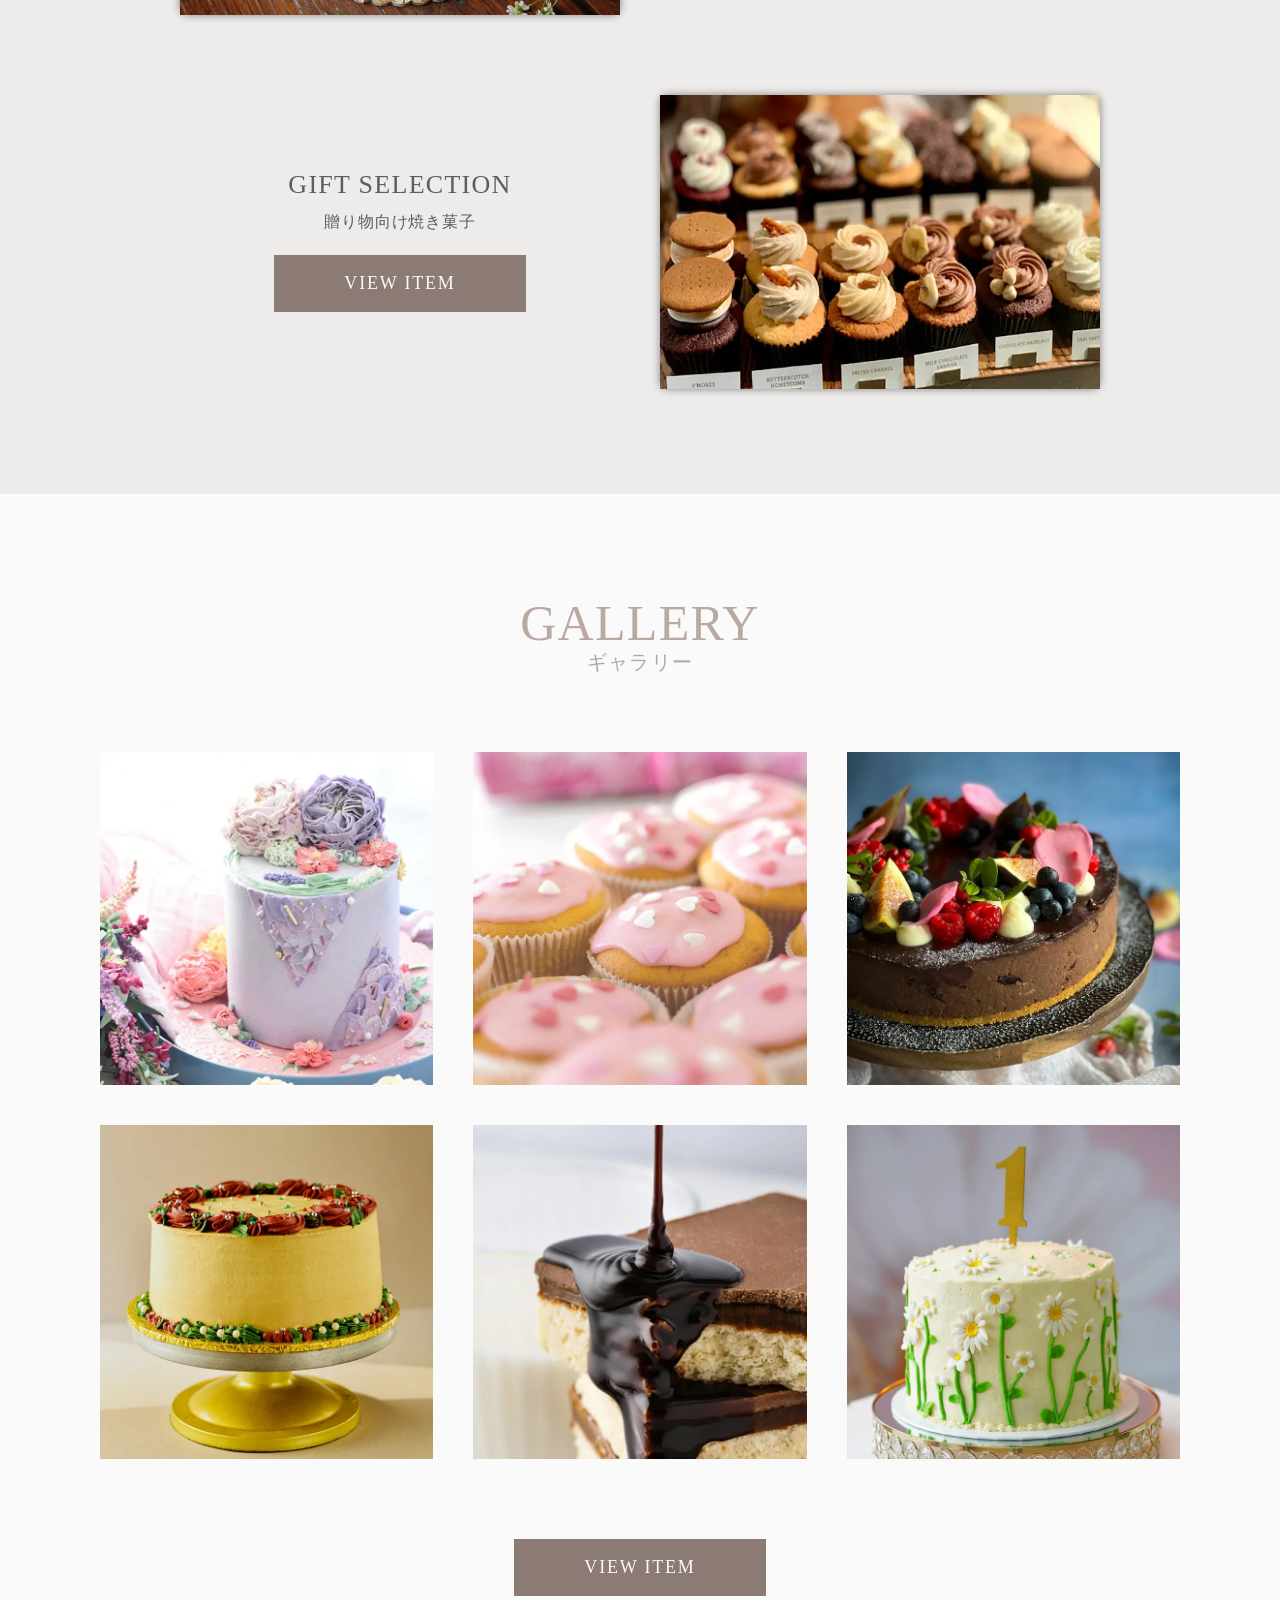
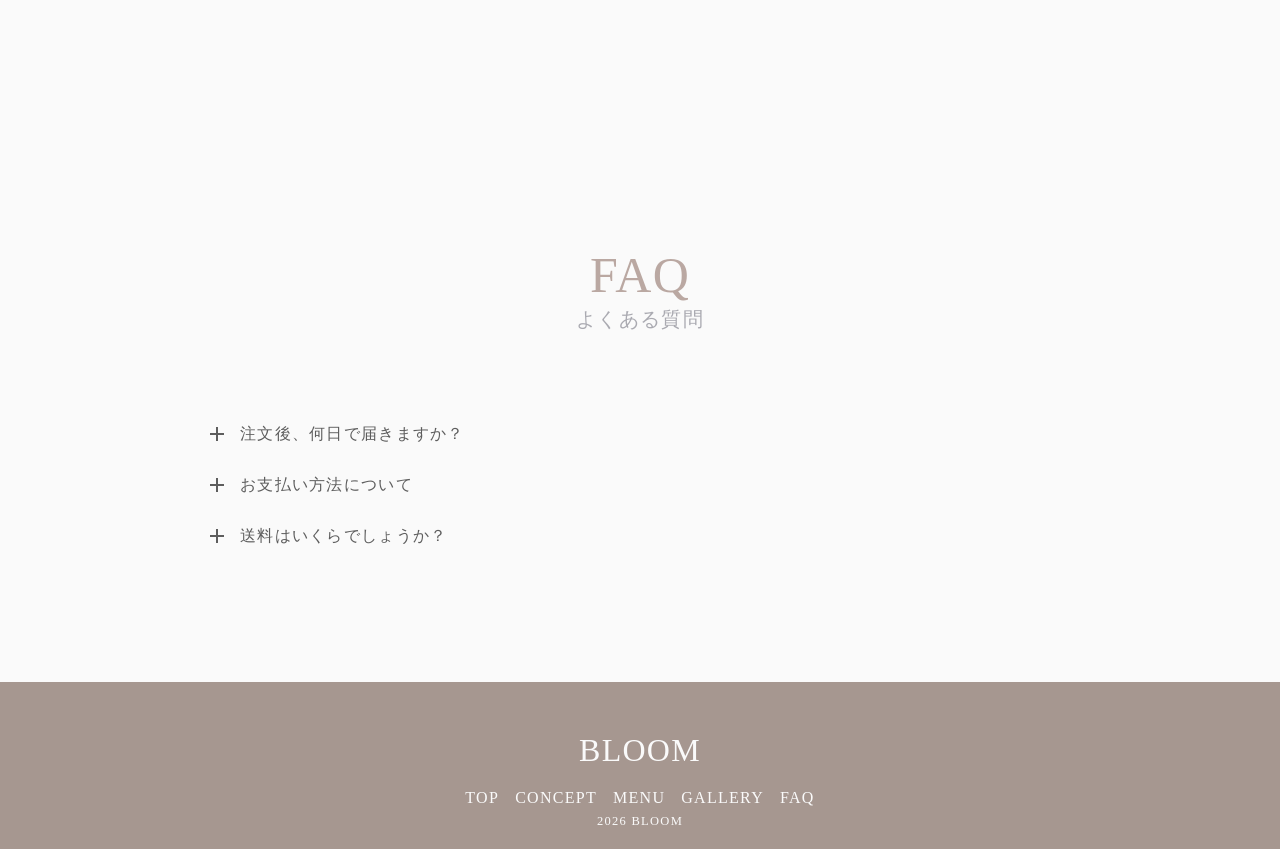
==== commit a2ad9ca8: "Add files via upload" ====
--- a/index.html
+++ b/index.html
@@ -64,7 +64,7 @@
         <div class="kv__img">
           <picture>
             <source media="(min-width: 768px)" srcset="img/kv.webp" />
-            <img src="img/kv-sp.jpg" alt="BLOOMのカスタムケーキ" width="375" height="600" loading="lazy" />
+            <img src="img/kv-sp.webp" alt="BLOOMのカスタムケーキ" width="375" height="600" loading="lazy" />
           </picture>
         </div>
 
@@ -93,15 +93,17 @@
 
               <div class="concept__texts">
                 <h2 class="ttl concept__ttl">CONCEPT</h2>
-                <h3 class="sub-ttl concept__subttl">世界にひとつのケーキ</h3>
-                <p class="text concept__text">特別な日は、世界にひとつだけのケーキで。BLOOMは、お客様一人ひとりの想いに寄り添い、記憶に残る最高の一皿をお届けします。大切な人へのサプライズや、自分へのご褒美に。心ときめく魔法を。</p>
+                <h3 class="sub-ttl concept__subttl">コンセプト</h3>
+
+                <p class="concept__lead c-concept-lead">時を繋ぎ、想いが咲く。<br />世界にひとつの贈り物。</p>
+                <p class="text concept__text">BLOOMは、あなたの理想をカタチにするフルオーダー専門のオンラインショップです。一人ひとりの想いを繊細なデコレーションに込めてお届けします。</p>
               </div>
             </div>
 
             <div class="concept__list">
               <div class="concept__item">
                 <div class="concept__item-img u-img-shadow">
-                  <img width="640" height="427" src="img/concept_list-1.webp" alt="新鮮な様々なフルーツ" />
+                  <img width="640" height="427" src="img/concept_list-1.webp" alt="季節のフルーツ" />
                 </div>
 
                 <div class="concept__item-text">
@@ -113,7 +115,7 @@
 
               <div class="concept__item">
                 <div class="concept__item-img u-img-shadow">
-                  <img width="640" height="427" src="img/concept_list-2.webp" alt="新鮮な様々なフルーツ" />
+                  <img width="640" height="427" src="img/concept_list-2.webp" alt="オーダーメイドのフルーツケーキ" />
                 </div>
 
                 <div class="concept__item-text">
--- a/css/style.css
+++ b/css/style.css
@@ -4,6 +4,7 @@
 */
 :root {
   --main-color: #a69790;
+  --header-color: rgba(166, 151, 144, 0.4);
   --bg-color: #fafafa;
   --viewitem-color: rgba(166, 151, 144, 0.15);
   --kv-bg-color: rgba(250, 250, 250, 0.8);
@@ -272,13 +273,13 @@
 */
 .ttl {
   font-family: var(--font-family-english);
-  font-size: 3.2rem;
+  font-size: 3rem;
   color: var(--ttl-color);
   font-weight: 500;
 }
 @media screen and (min-width: 768px) {
   .ttl {
-    font-size: 6rem;
+    font-size: 5rem;
   }
 }
 
@@ -296,13 +297,14 @@
 }
 
 .text {
-  line-height: 2em;
-  font-family: var(--font-family-base);
+  line-height: 2.2;
   color: var(--text-color);
+  letter-spacing: 0.15em;
+  text-align: justify;
 }
 @media screen and (min-width: 768px) {
   .text {
-    font-size: 1.6rem;
+    line-height: 2;
   }
 }
 
@@ -318,13 +320,13 @@
 }
 
 .c-ttl {
-  font-size: 1.8rem;
+  font-size: 2rem;
   font-weight: 500;
   line-height: 1;
 }
 @media screen and (min-width: 768px) {
   .c-ttl {
-    font-size: 2rem;
+    font-size: 2.6rem;
   }
 }
 
@@ -335,6 +337,18 @@
   .c-text {
     line-height: 1.7;
     letter-spacing: 0.05em;
+  }
+}
+
+.c-concept-lead {
+  font-size: 1.8rem;
+  font-weight: 600;
+  text-align: center;
+}
+@media screen and (min-width: 768px) {
+  .c-concept-lead {
+    font-size: 1.6rem;
+    text-align: left;
   }
 }
 
@@ -383,16 +397,23 @@
 ------------------------------
 */
 .header {
-  height: 60px;
+  position: fixed;
+  top: 0;
+  left: 0;
+  width: 100%;
+  z-index: var(--z-index-header);
+  background-color: var(--header-color);
+  -webkit-backdrop-filter: blur(1px);
+  backdrop-filter: blur(1px);
   display: flex;
   justify-content: space-between;
   align-items: center;
+  height: 60px;
   padding: 0 5%;
 }
 @media screen and (min-width: 768px) {
   .header {
-    height: 120px;
-    padding: 0 35px;
+    height: 70px;
   }
 }
 .header__logo {
@@ -610,12 +631,15 @@
 .concept__top {
   display: flex;
   flex-direction: column;
+  margin: 0 auto;
 }
 @media screen and (min-width: 768px) {
   .concept__top {
     flex-direction: row;
     justify-content: center;
+    align-items: center;
     gap: 50px;
+    max-width: 1000px;
   }
 }
 .concept__img {
@@ -623,26 +647,27 @@
 }
 @media screen and (min-width: 768px) {
   .concept__img {
-    max-width: 540px;
-  }
-}
-.concept__ttl {
-  text-align: center;
-}
-@media screen and (min-width: 768px) {
-  .concept__ttl {
-    text-align: left;
+    flex: 0 0 40%;
+    max-width: 600px;
+    margin-bottom: 0px;
   }
 }
 .concept__texts {
   display: flex;
   flex-direction: column;
-  max-width: 260px;
-  margin: 0 auto;
 }
 @media screen and (min-width: 768px) {
   .concept__texts {
-    margin: 0;
+    flex: 0 0 40%;
+    text-align: left;
+  }
+}
+.concept__ttl {
+  text-align: center;
+}
+@media screen and (min-width: 768px) {
+  .concept__ttl {
+    text-align: left;
   }
 }
 .concept__subttl {
@@ -653,6 +678,14 @@
   .concept__subttl {
     margin-bottom: 15px;
     text-align: left;
+  }
+}
+.concept__lead {
+  margin: 10px 0;
+}
+@media screen and (min-width: 768px) {
+  .concept__text {
+    max-width: 380px;
   }
 }
 .concept__list {
@@ -701,13 +734,8 @@
 */
 .kv {
   position: relative;
-  height: 60vh;
+  height: 100vh;
   overflow: hidden;
-}
-@media screen and (min-width: 768px) {
-  .kv {
-    height: 85vh;
-  }
 }
 .kv__img {
   height: 100%;
@@ -908,7 +936,7 @@
 }
 @media screen and (min-width: 768px) {
   .gallery__list {
-    gap: 80px 25px;
+    gap: 40px;
     margin-bottom: 80px;
   }
 }
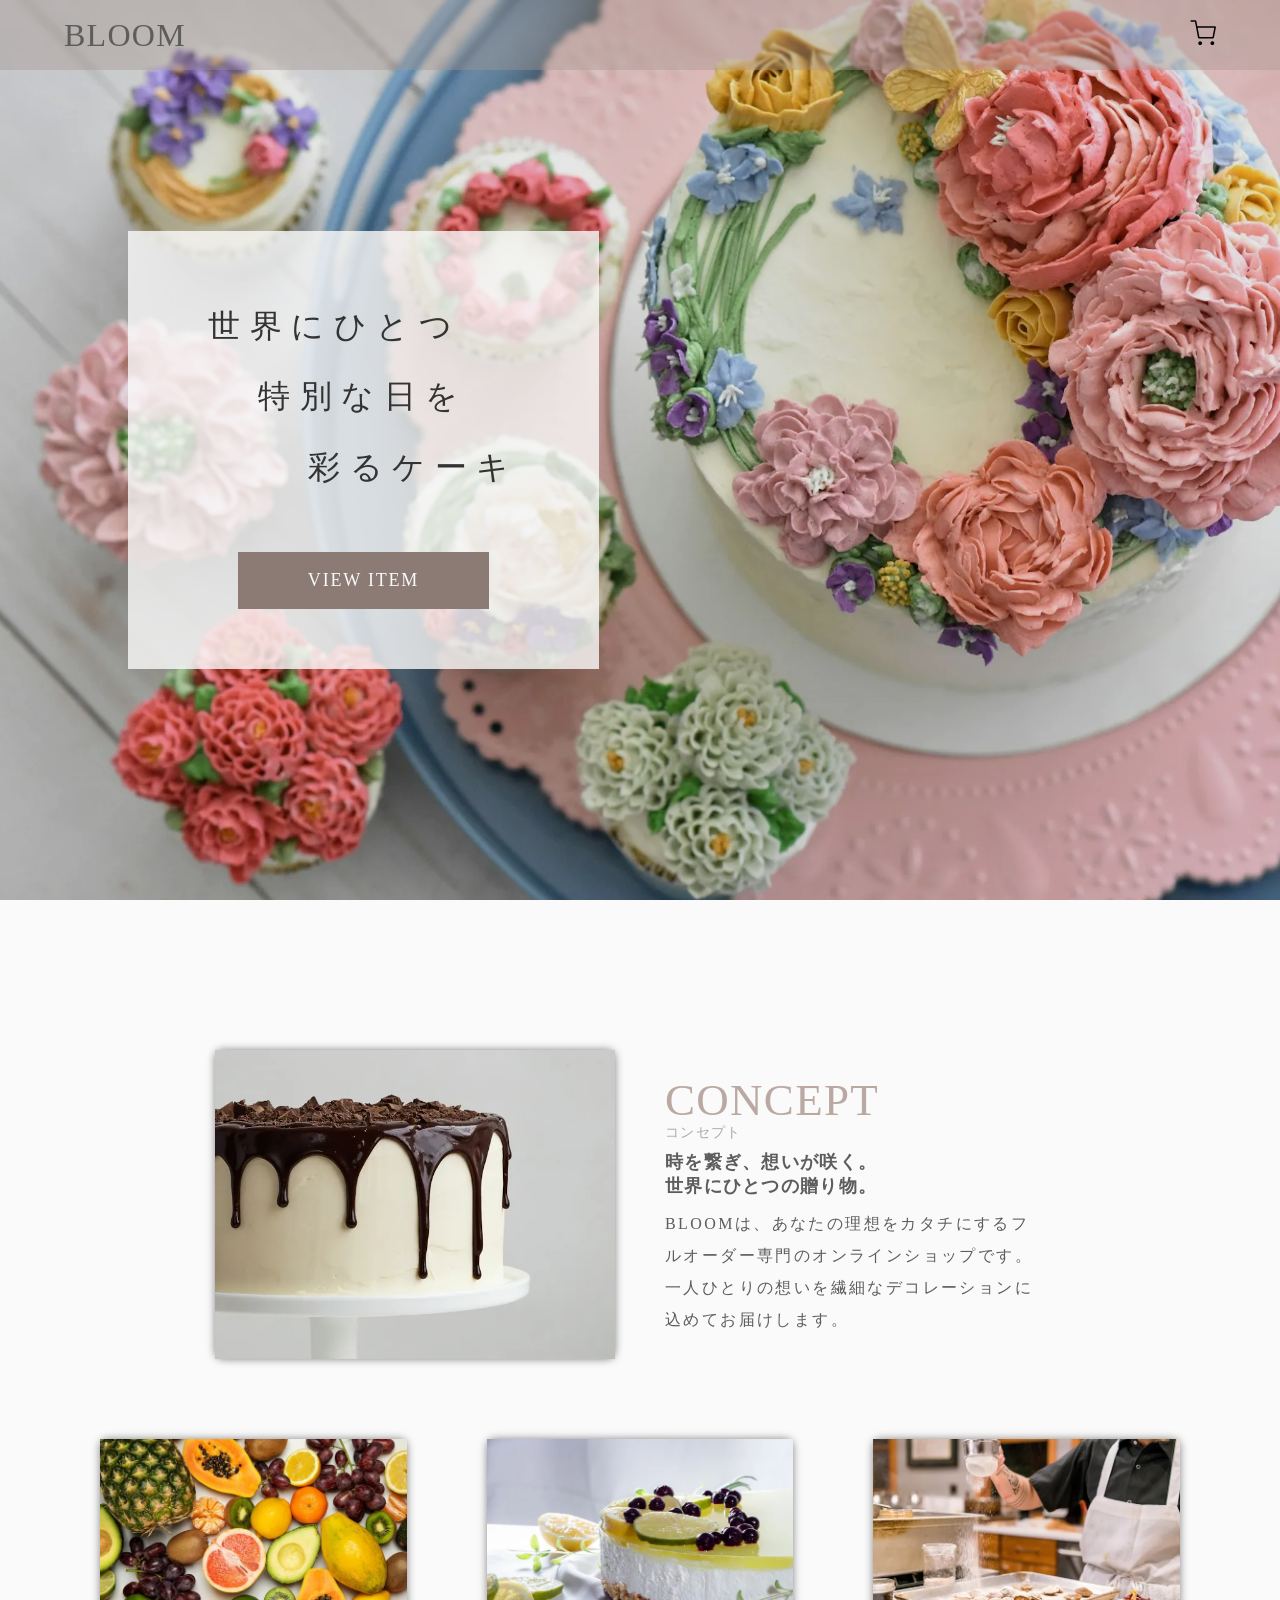
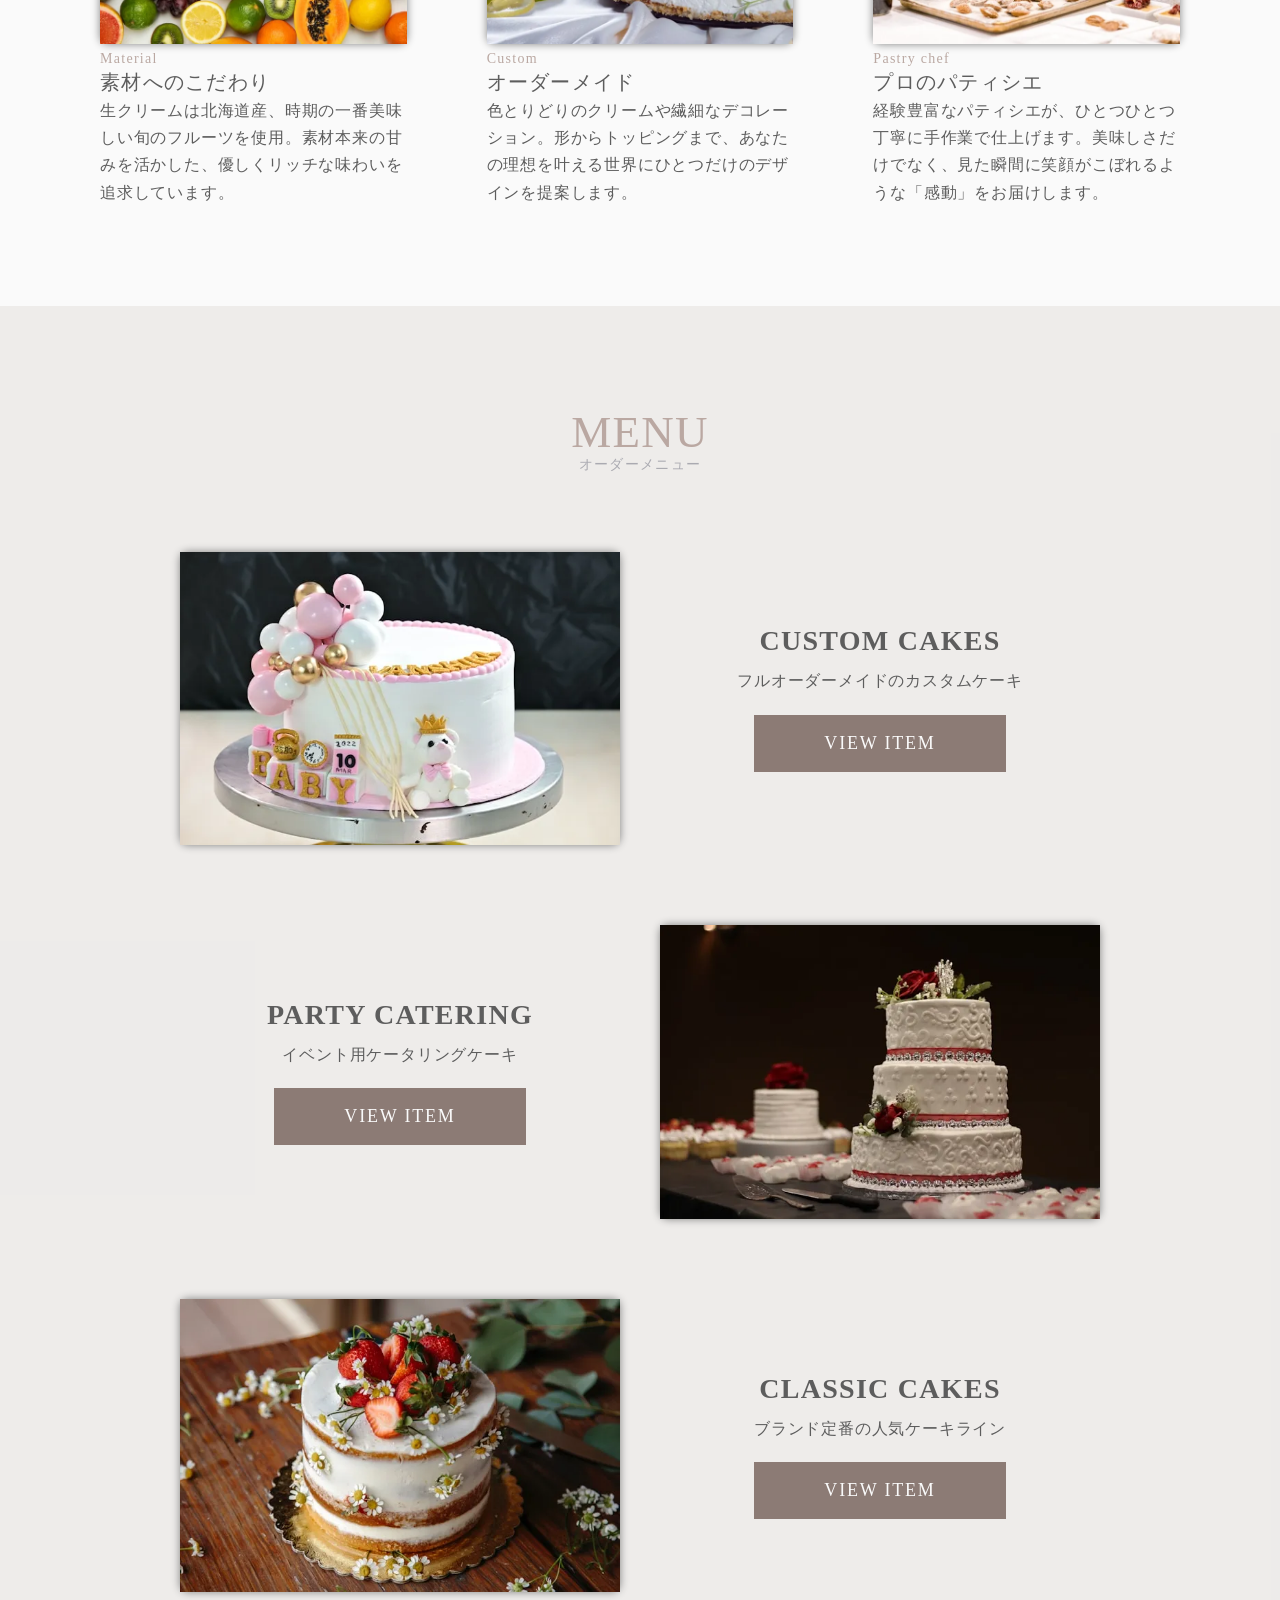
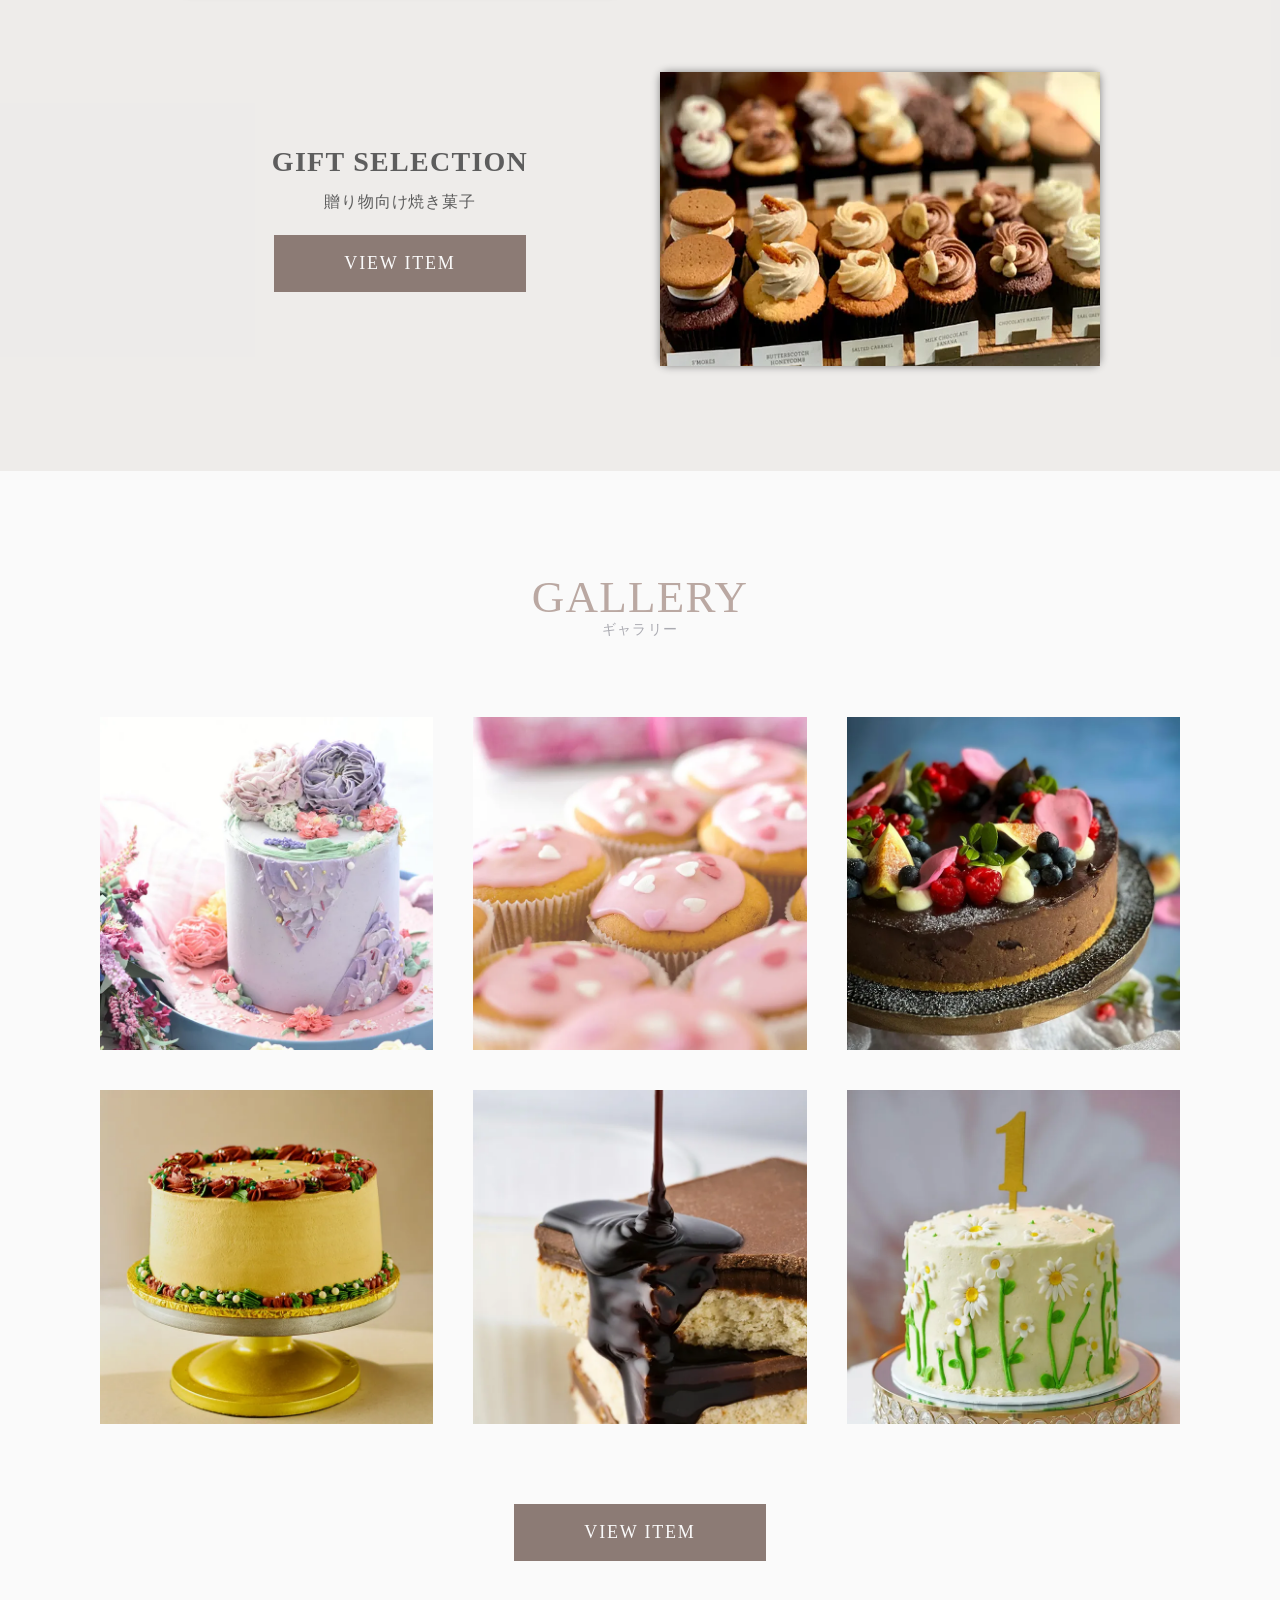
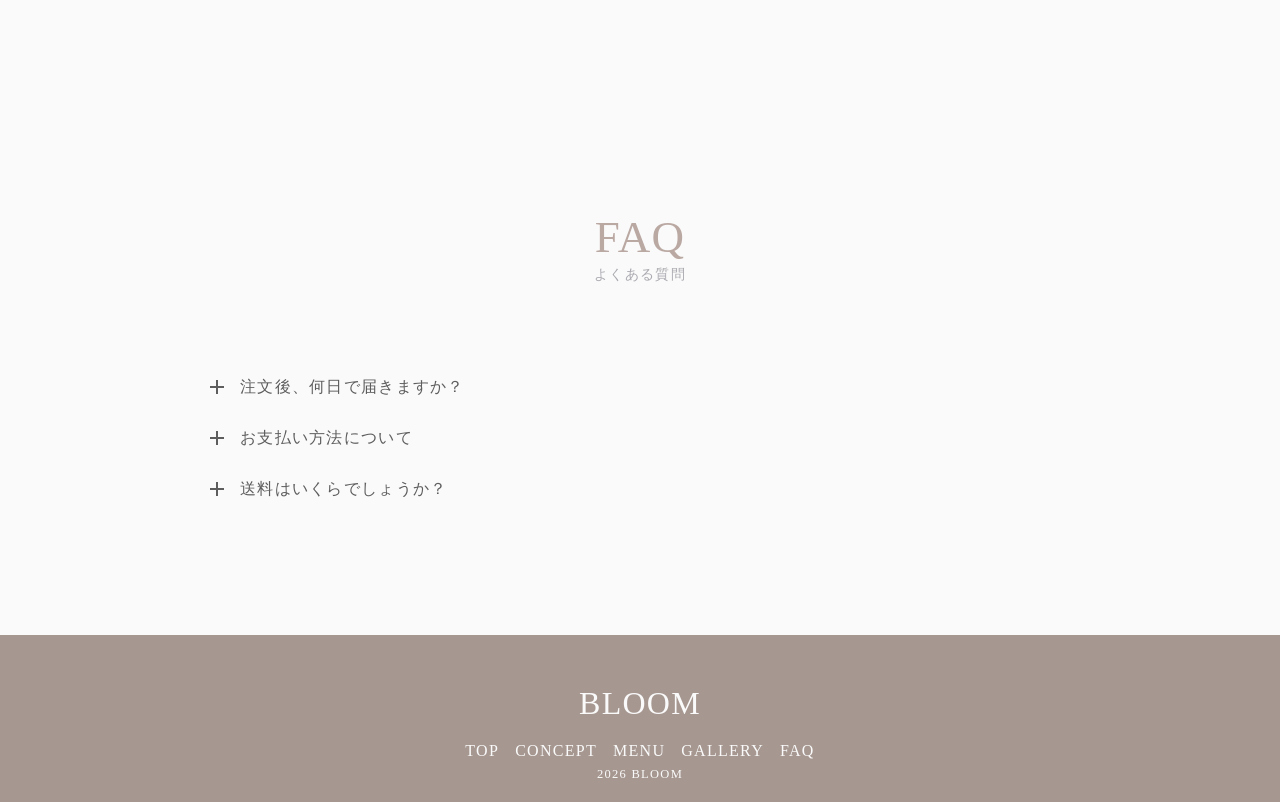
==== commit fef21975: "Add files via upload" ====
--- a/index.html
+++ b/index.html
@@ -22,8 +22,8 @@
     <meta name="description" content="BLOOMは、完全オーダーメイドのカスタムケーキを販売するオンラインケーキショップです。" />
 
     <!-- favicon/webclipicon -->
-    <link rel="shortcut icon" href="img/favicon32_32.png" />
-    <link rel="apple-touch-icon" href="img/apple-touch-icon180_180.png" />
+    <link rel="shortcut icon" href="img/favicon.png" />
+    <link rel="apple-touch-icon" href="img/apple-touch-icon.png" />
 
     <!-- ogp -->
     <meta property="og:site_name" content="BLOOM" />
@@ -35,7 +35,7 @@
     <meta property="og:locale" content="ja_JP" />
     <meta name="twitter:card" content="summary_large_image" />
     <meta name="twitter:description" content="BLOOMは、完全オーダーメイドのカスタムケーキを販売するオンラインケーキショップです。" />
-    <meta name="twitter:image:src" content="https://bloom-cake.com/img/og-image1200_630.png" />
+    <meta name="twitter:image:src" content="https://bloom-cake.com/img/og-image.png" />
 
     <!-- google fonts -->
     <link rel="preconnect" href="https://fonts.googleapis.com" />
@@ -54,7 +54,7 @@
       </h1>
 
       <div class="header__icon">
-        <button class="header__icon-item js-modal-open" style="background: none; border: none; padding: 0; cursor: pointer"><img width="68" height="68" src="img/icon-cart.svg" alt="商品カート" /></button>
+        <button class="header__icon-item js-modal-open"><img width="68" height="68" src="img/icon-cart.svg" alt="商品カート" /></button>
       </div>
     </header>
 
@@ -88,7 +88,7 @@
           <div class="concept__body">
             <div class="concept__top">
               <div class="concept__img u-img-shadow">
-                <img width="1080" height="707" src="img/concept_cake.webp" alt="苺と生クリームのホールケーキ" />
+                <img width="1080" height="707" src="img/concept-cake.webp" alt="苺と生クリームのホールケーキ" />
               </div>
 
               <div class="concept__texts">
@@ -103,19 +103,19 @@
             <div class="concept__list">
               <div class="concept__item">
                 <div class="concept__item-img u-img-shadow">
-                  <img width="640" height="427" src="img/concept_list-1.webp" alt="季節のフルーツ" />
+                  <img width="640" height="427" src="img/concept-material.webp" alt="季節のフルーツ" />
                 </div>
 
                 <div class="concept__item-text">
                   <span class="c-subttl concept__item-english">Material</span>
                   <h4 class="c-ttl concept__item-ttl">素材へのこだわり</h4>
-                  <p class="c-text concept__item-text">厳選された北海道産の生クリームと、その時期一番美味しい旬のフルーツ。素材本来の甘みを活かした、優しくリッチな味わいを追求しています。</p>
+                  <p class="c-text concept__item-text">生クリームは北海道産、時期の一番美味しい旬のフルーツを使用。素材本来の甘みを活かした、優しくリッチな味わいを追求しています。</p>
                 </div>
               </div>
 
               <div class="concept__item">
                 <div class="concept__item-img u-img-shadow">
-                  <img width="640" height="427" src="img/concept_list-2.webp" alt="オーダーメイドのフルーツケーキ" />
+                  <img width="640" height="427" src="img/concept-custom.webp" alt="オーダーメイドのフルーツケーキ" />
                 </div>
 
                 <div class="concept__item-text">
@@ -127,13 +127,13 @@
 
               <div class="concept__item">
                 <div class="concept__item-img u-img-shadow">
-                  <img width="640" height="427" src="img/concept_list-3.webp" alt="パティシエが料理をする様子" />
+                  <img width="640" height="427" src="img/concept-chef.webp" alt="パティシエがケーキを作る様子" />
                 </div>
 
                 <div class="concept__item-text">
                   <span class="c-subttl concept__item-english">Pastry chef</span>
                   <h4 class="c-ttl concept__item-ttl">プロのパティシエ</h4>
-                  <p class="c-text concept__item-text">経験豊富なパティシエが、ひとつひとつ丁寧に手作業で仕上げます。美味しさだけでなく、見た瞬間に笑顔がこぼれるような「感動」を閉じ込めて。</p>
+                  <p class="c-text concept__item-text">経験豊富なパティシエが、ひとつひとつ丁寧に手作業で仕上げます。美味しさだけでなく、見た瞬間に笑顔がこぼれるような「感動」をお届けします。</p>
                 </div>
               </div>
             </div>
@@ -153,10 +153,10 @@
             <div class="menu__list">
               <div class="menu__item">
                 <div class="menu__item-img u-img-shadow">
-                  <img width="840" height="560" src="img/menu-1.webp" alt="フルオーダーのカスタムケーキ" />
+                  <img width="840" height="560" src="img/menu-custom-cake.webp" alt="フルオーダーのカスタムケーキ" />
                 </div>
                 <div class="menu__item-content">
-                  <h4 class="c-ttl menu__item-title">CUSTOM CAKES</h4>
+                  <h4 class="menu__item-title c-menu-ttl">CUSTOM CAKES</h4>
                   <span class="c-text menu__item-text">フルオーダーメイドの<span>カスタムケーキ</span></span>
                   <div class="menu__item-btn">
                     <a href="item.html" class="c-btn">VIEW ITEM</a>
@@ -166,10 +166,10 @@
 
               <div class="menu__item">
                 <div class="menu__item-img u-img-shadow">
-                  <img width="840" height="1265" src="img/menu-2.webp" alt="フルオーダーのパーティーケーキ" />
+                  <img width="840" height="1265" src="img/menu-party-catering.webp" alt="フルオーダーのパーティーケーキ" />
                 </div>
                 <div class="menu__item-content">
-                  <h4 class="c-ttl menu__item-title">PARTY CATERING</h4>
+                  <h4 class="c-menu-ttl menu__item-title">PARTY CATERING</h4>
                   <span class="c-text menu__item-text">イベント用<span>ケータリングケーキ</span></span>
                   <div class="menu__item-btn">
                     <a href="item.html" class="c-btn">VIEW ITEM</a>
@@ -179,10 +179,10 @@
 
               <div class="menu__item">
                 <div class="menu__item-img u-img-shadow">
-                  <img width="840" height="560" src="img/menu-3.webp" alt="人気の定番ケーキ" />
+                  <img width="840" height="560" src="img/menu-classic-cake.webp" alt="人気の定番ケーキ" />
                 </div>
                 <div class="menu__item-content">
-                  <h4 class="c-ttl menu__item-title">CLASSIC CAKES</h4>
+                  <h4 class="c-menu-ttl menu__item-title">CLASSIC CAKES</h4>
                   <span class="c-text menu__item-text">ブランド定番の<span>人気ケーキライン</span></span>
                   <div class="menu__item-btn">
                     <a href="item.html" class="c-btn">VIEW ITEM</a>
@@ -192,10 +192,10 @@
 
               <div class="menu__item">
                 <div class="menu__item-img u-img-shadow">
-                  <img width="840" height="1120" src="img/menu-4.webp" alt="フルオーダーのギフトカップケーキ" />
+                  <img width="840" height="1120" src="img/menu-gift-selection.webp" alt="フルオーダーのギフトカップケーキ" />
                 </div>
                 <div class="menu__item-content">
-                  <h4 class="c-ttl menu__item-title">GIFT SELECTION</h4>
+                  <h4 class="c-menu-ttl menu__item-title">GIFT SELECTION</h4>
                   <span class="c-text menu__item-text">贈り物向け焼き菓子</span>
                   <div class="menu__item-btn">
                     <a href="item.html" class="c-btn">VIEW ITEM</a>
@@ -351,7 +351,7 @@
               <input type="password" name="password" class="modal-form__input" />
             </section>
 
-            <button id="sign-in" class="modal-form__btn c-btn">Sign in</button>
+            <button type="button" id="sign-in" class="modal-form__btn c-btn">Sign in</button>
           </form>
           <button class="modal-close js-modal-close">×</button>
         </div>
--- a/css/style.css
+++ b/css/style.css
@@ -279,12 +279,12 @@
 }
 @media screen and (min-width: 768px) {
   .ttl {
-    font-size: 5rem;
+    font-size: 4.5rem;
   }
 }
 
 .sub-ttl {
-  font-size: 1.4rem;
+  font-size: 1.3rem;
   line-height: 1;
   font-family: var(--font-family-base);
   color: var(--concept-text-color);
@@ -292,7 +292,7 @@
 }
 @media screen and (min-width: 768px) {
   .sub-ttl {
-    font-size: 2rem;
+    font-size: 1.4rem;
   }
 }
 
@@ -300,7 +300,7 @@
   line-height: 2.2;
   color: var(--text-color);
   letter-spacing: 0.15em;
-  text-align: justify;
+  text-align: left;
 }
 @media screen and (min-width: 768px) {
   .text {
@@ -315,7 +315,7 @@
 }
 @media screen and (min-width: 768px) {
   .c-subttl {
-    font-size: 1.6rem;
+    font-size: 1.4rem;
   }
 }
 
@@ -324,9 +324,15 @@
   font-weight: 500;
   line-height: 1;
 }
-@media screen and (min-width: 768px) {
-  .c-ttl {
-    font-size: 2.6rem;
+
+.c-menu-ttl {
+  font-size: 2rem;
+  font-weight: 600;
+  font-family: var(--font-family-english);
+}
+@media screen and (min-width: 768px) {
+  .c-menu-ttl {
+    font-size: 2.8rem;
   }
 }
 
@@ -341,13 +347,13 @@
 }
 
 .c-concept-lead {
-  font-size: 1.8rem;
+  font-size: 1.7rem;
   font-weight: 600;
   text-align: center;
 }
 @media screen and (min-width: 768px) {
   .c-concept-lead {
-    font-size: 1.6rem;
+    font-size: 1.8rem;
     text-align: left;
   }
 }
@@ -355,7 +361,6 @@
 .c-other-ttl {
   font-size: 1.8rem;
   font-weight: 500;
-  margin-bottom: 5px;
   font-family: var(--font-family-english);
 }
 @media screen and (min-width: 768px) {
@@ -671,12 +676,10 @@
   }
 }
 .concept__subttl {
-  margin-bottom: 10px;
   text-align: center;
 }
 @media screen and (min-width: 768px) {
   .concept__subttl {
-    margin-bottom: 15px;
     text-align: left;
   }
 }
@@ -713,7 +716,7 @@
   }
 }
 .concept__item-ttl {
-  margin-bottom: 10px;
+  margin-bottom: 5px;
 }
 .concept__item-english {
   margin-bottom: 5px;
@@ -1037,8 +1040,9 @@
 @media screen and (min-width: 768px) {
   .item__body {
     flex-direction: row;
+    gap: 50px;
     justify-content: center;
-    gap: 50px;
+    align-items: center;
   }
 }
 .item__img {
@@ -1046,19 +1050,19 @@
 }
 @media screen and (min-width: 768px) {
   .item__img {
-    max-width: 420px;
+    margin: 0 auto;
   }
 }
 .item__text-group {
   display: flex;
   flex-direction: column;
-  max-width: 300px;
   text-align: justify;
   margin: 0 auto;
 }
 @media screen and (min-width: 768px) {
   .item__text-group {
     margin: 0;
+    justify-content: center;
   }
 }
 .item__ttl {
@@ -1131,6 +1135,9 @@
 .other__item-img {
   margin-bottom: 10px;
 }
+.other__item__item-ttl {
+  margin: 20px 0 10px;
+}
 .other__item-text {
   margin-bottom: 10px;
 }
